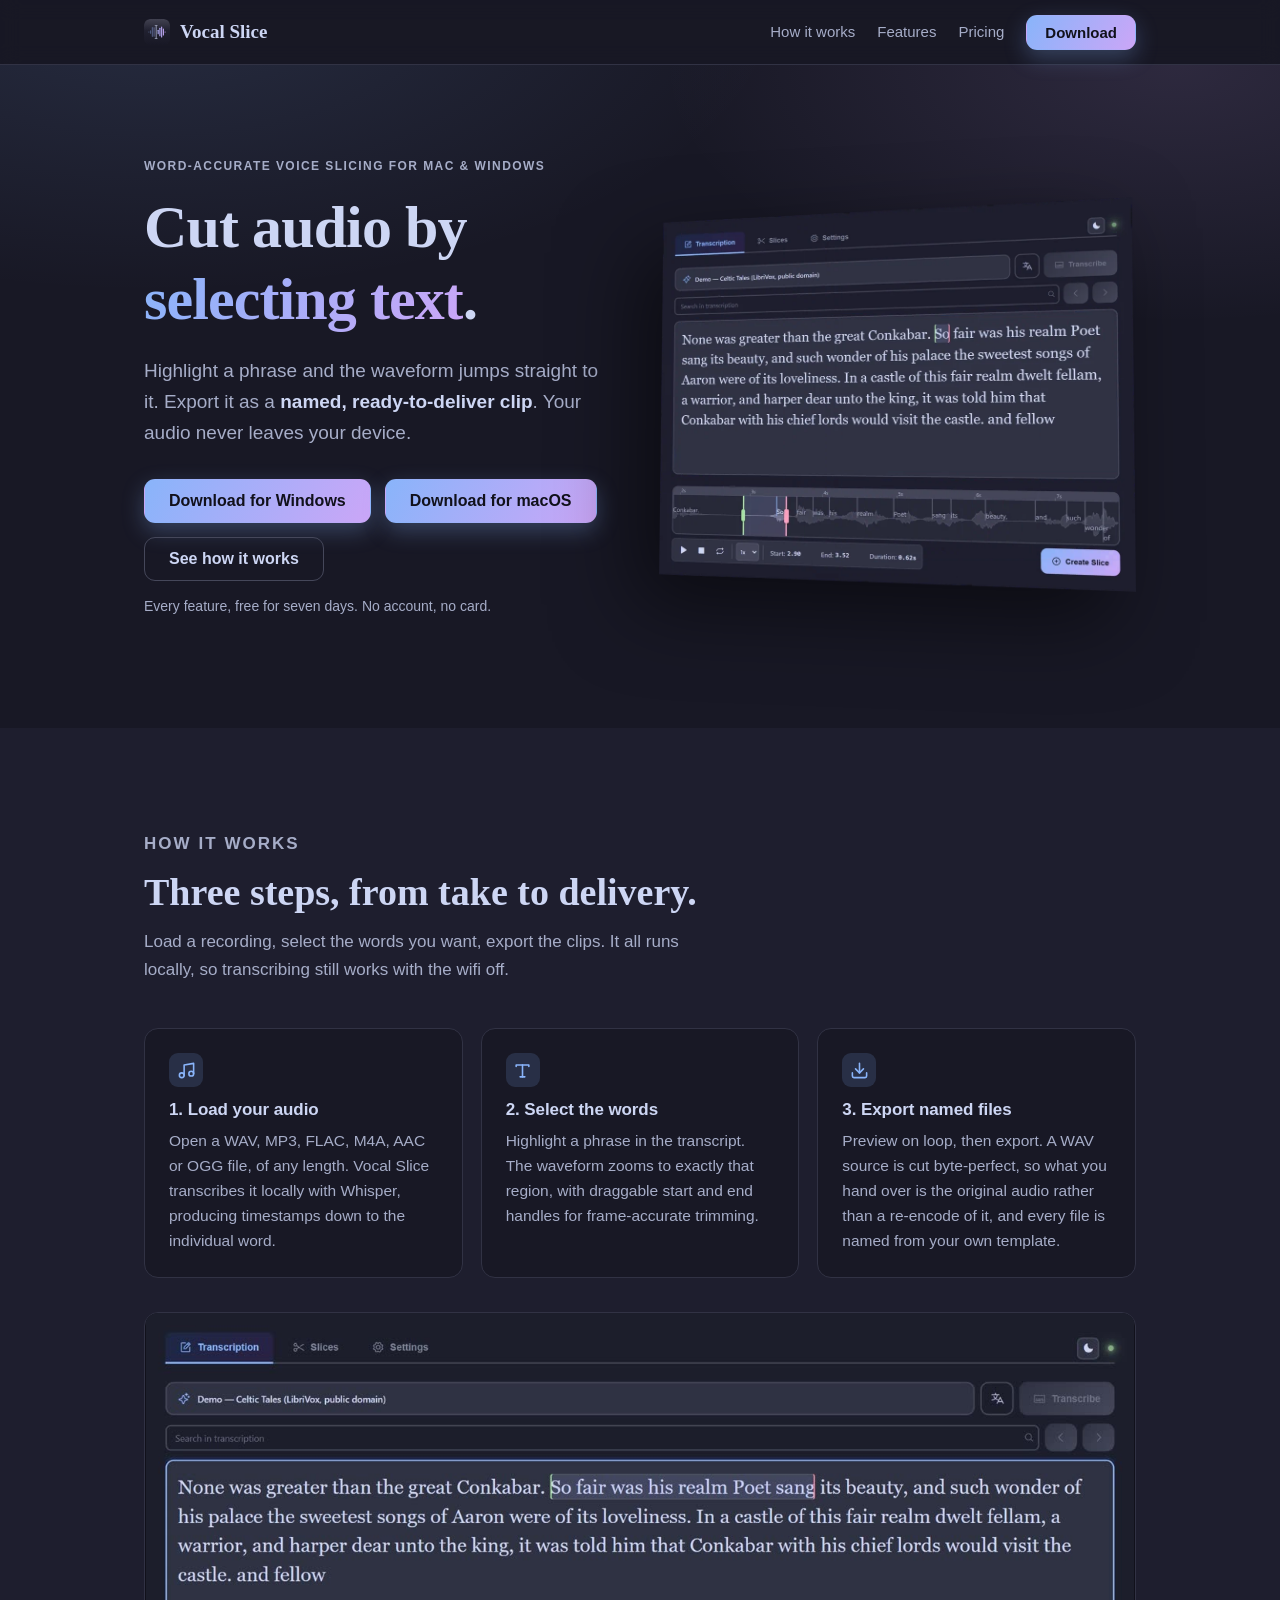
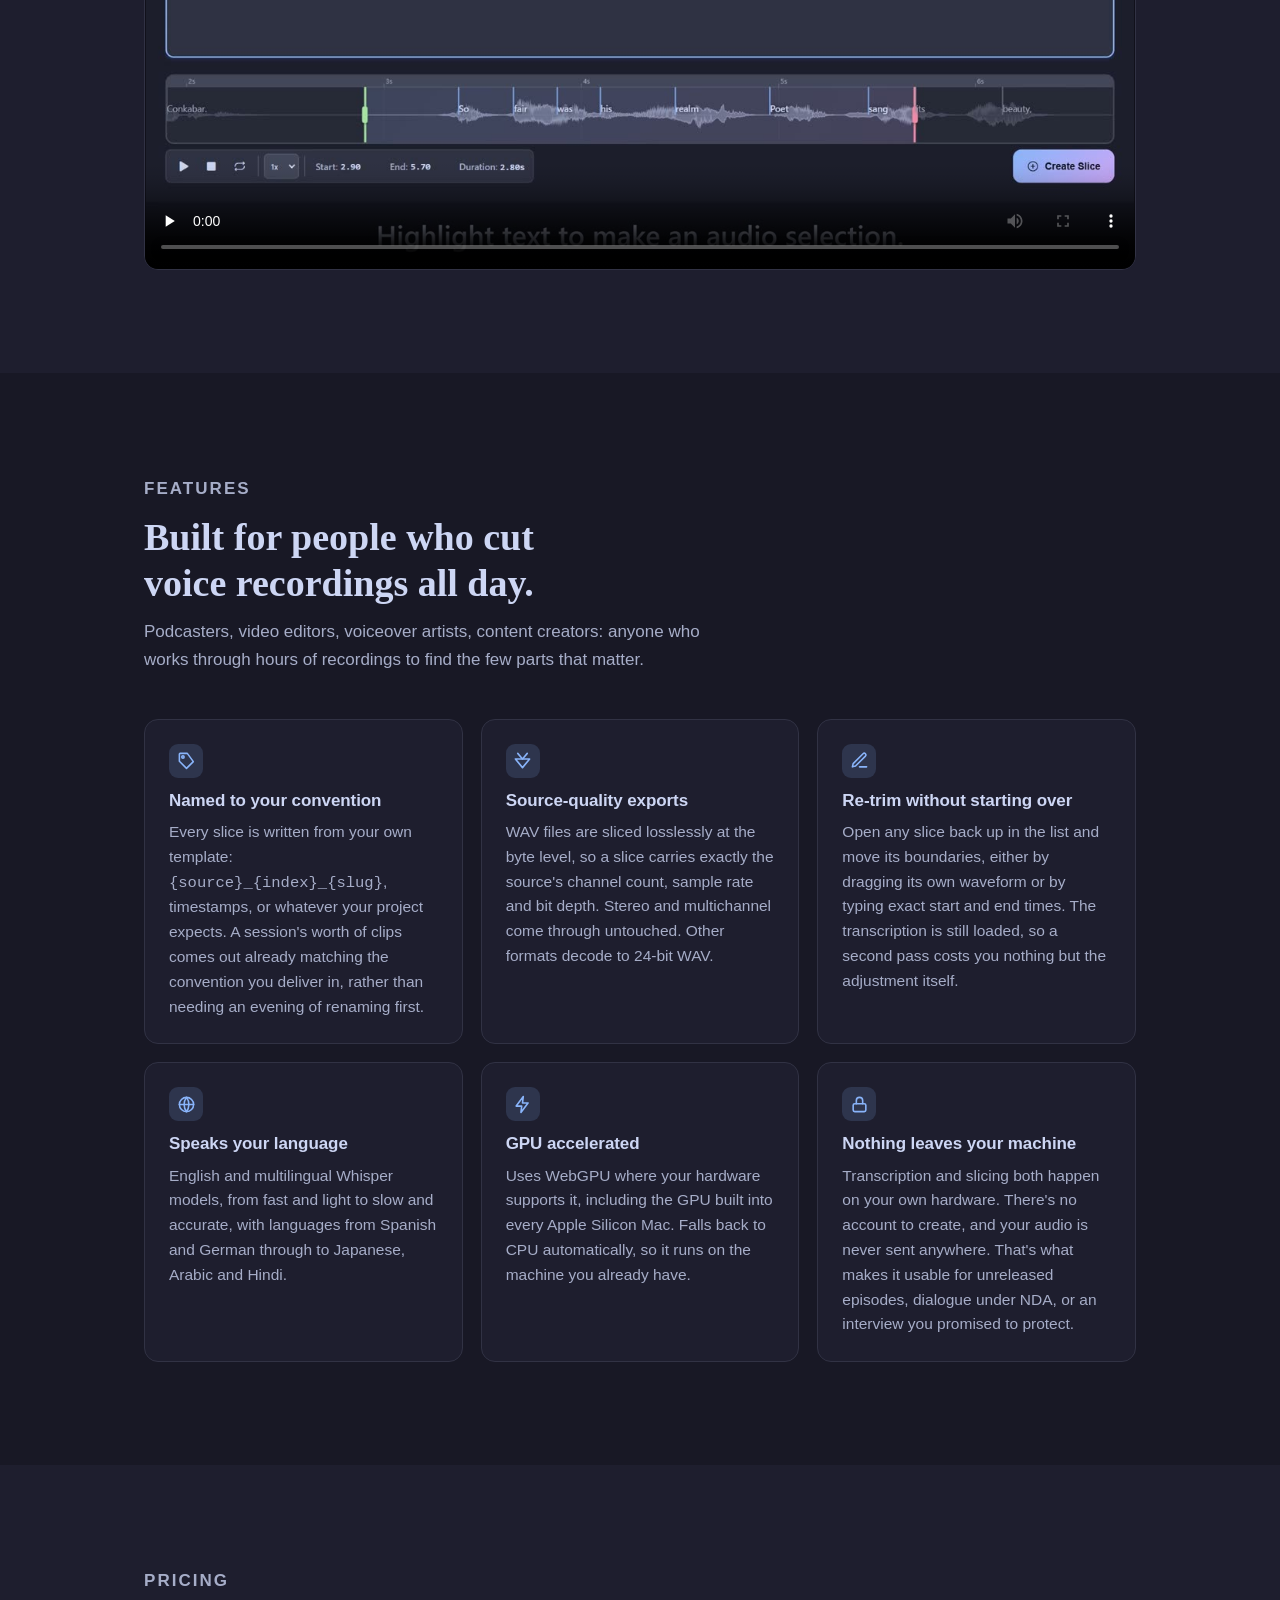
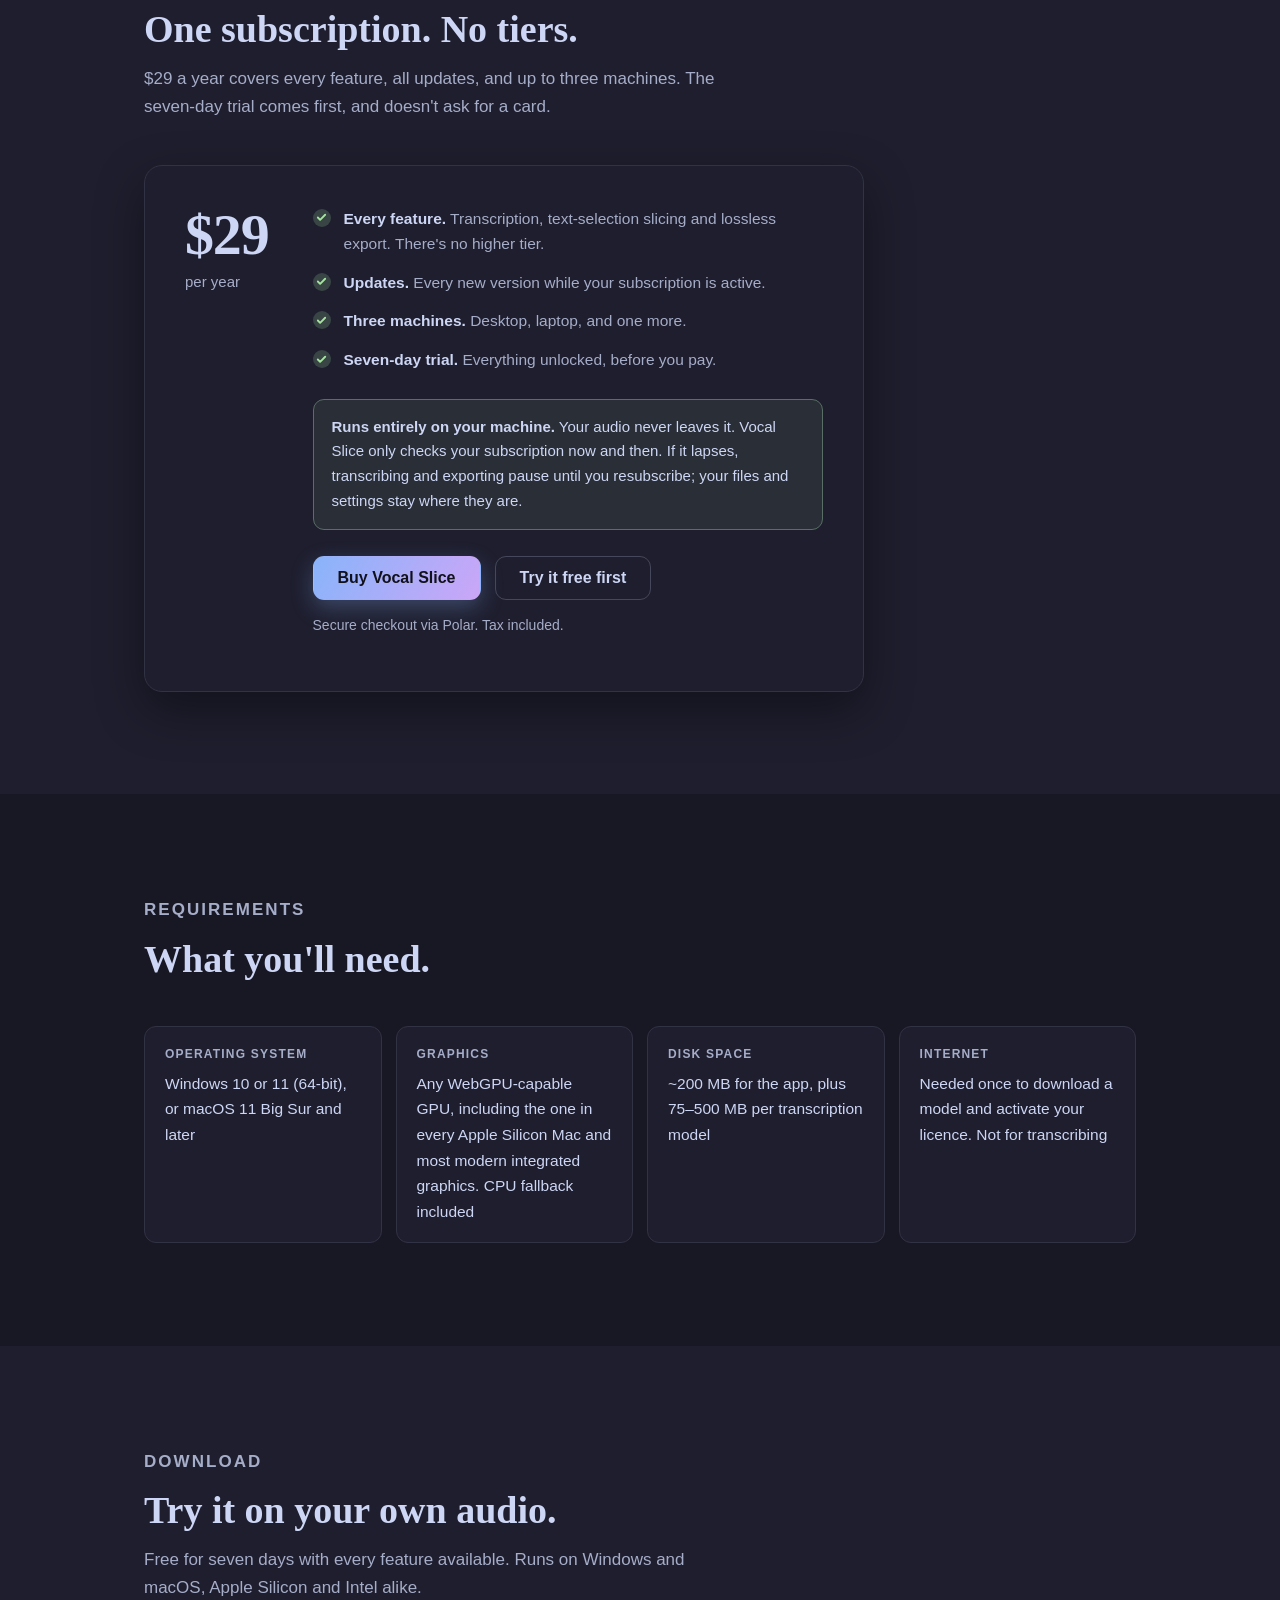
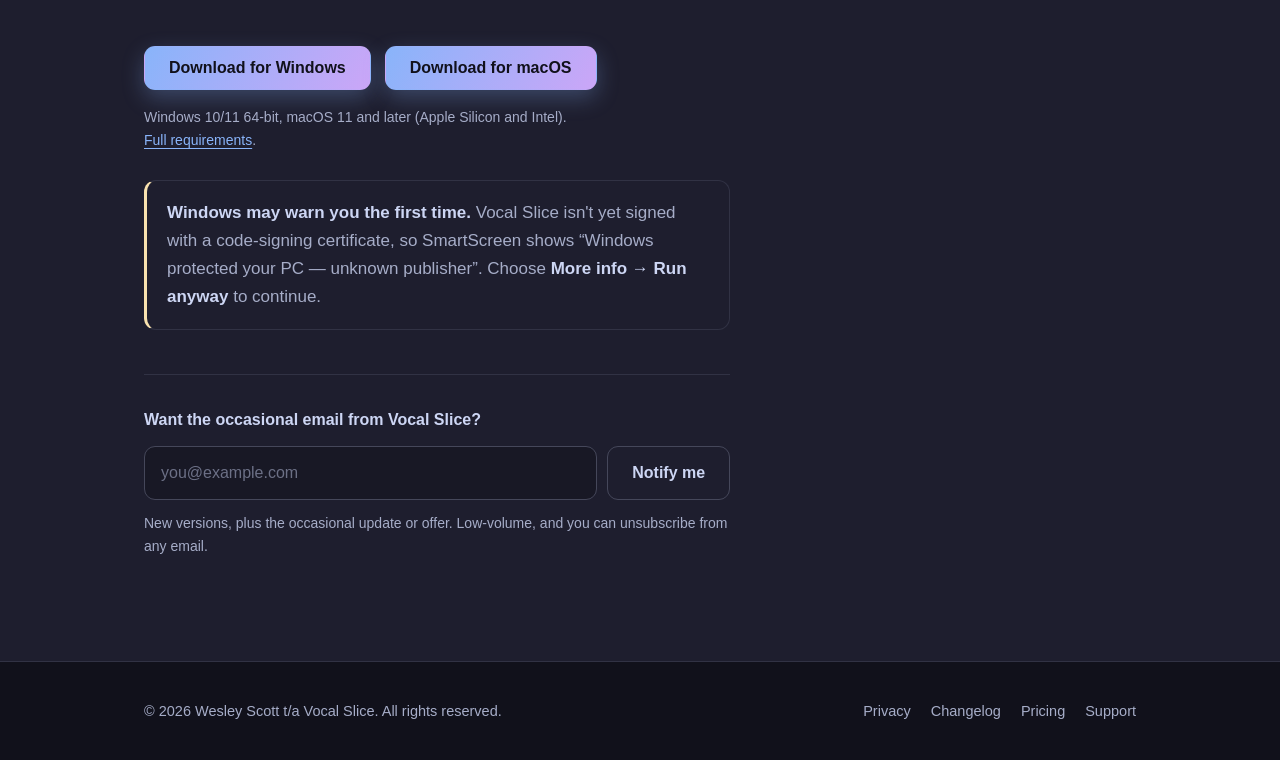
==== index.html @ 4600de27 "readme and copy" ====
<!doctype html>
<html lang="en">
<head>
<meta charset="utf-8">
<meta name="viewport" content="width=device-width, initial-scale=1">
<title>Vocal Slice — cut audio by selecting text</title>
<meta name="description" content="Cut voice recordings by selecting text. Vocal Slice transcribes podcasts, interviews and voiceover locally. Word-accurate, source-quality, fully offline.">
<meta name="color-scheme" content="dark">
<link rel="stylesheet" href="styles.css">

<!-- Sets data-os for the download buttons. Must run before <body>; see NOTES.md. -->
<script>
(function () {
    var ua = navigator.userAgent || '';
    var plat = (navigator.userAgentData && navigator.userAgentData.platform) || '';
    var os = '';
    if (/win/i.test(plat) || /Windows/i.test(ua)) os = 'win';
    // iPhone/iPad UA strings contain "Mac", so exclude touch iOS explicitly.
    else if (/mac/i.test(plat) || (/Macintosh/i.test(ua) && !/iPhone|iPad|iPod/i.test(ua))) os = 'mac';
    if (os) document.documentElement.setAttribute('data-os', os);
})();
</script>

<link rel="icon" href="favicon.svg" type="image/svg+xml">
<link rel="icon" href="favicon-32.png" sizes="32x32" type="image/png">
<link rel="icon" href="favicon-16.png" sizes="16x16" type="image/png">
<link rel="apple-touch-icon" href="apple-touch-icon.png">

<link rel="canonical" href="https://vocalslice.com/">

<!-- Absolute URLs required; relative ones are ignored. og-image.png comes from build-icon.js. -->
<meta property="og:title" content="Vocal Slice — cut audio by selecting text">
<meta property="og:description" content="Transcribe voice recordings locally, then cut precise clips by selecting text. Word-accurate, source-quality, fully offline.">
<meta property="og:type" content="website">
<meta property="og:url" content="https://vocalslice.com/">
<meta property="og:site_name" content="Vocal Slice">
<meta property="og:image" content="https://vocalslice.com/og-image.png">
<meta property="og:image:width" content="1200">
<meta property="og:image:height" content="630">
<meta property="og:image:alt" content="Vocal Slice — cut audio by selecting text.">
<meta name="twitter:card" content="summary_large_image">

<!-- softwareVersion and aggregateRating are omitted on purpose; keep the price in step with
     store-copy.md. See NOTES.md. -->
<script type="application/ld+json">
{
    "@context": "https://schema.org",
    "@type": "SoftwareApplication",
    "name": "Vocal Slice",
    "url": "https://vocalslice.com/",
    "description": "Cut voice recordings by selecting text. Vocal Slice transcribes podcasts, interviews and voiceover locally. Word-accurate, source-quality, fully offline.",
    "applicationCategory": "MultimediaApplication",
    "applicationSubCategory": "Audio Editor",
    "operatingSystem": "Windows 10, Windows 11, macOS 11 and later",
    "image": "https://vocalslice.com/og-image.png",
    "screenshot": "https://vocalslice.com/press/shots/editor-selection.png",
    "author": {
        "@type": "Person",
        "name": "Wesley Scott"
    },
    "offers": {
        "@type": "Offer",
        "price": "29",
        "priceCurrency": "USD",
        "availability": "https://schema.org/InStock",
        "url": "https://vocalslice.com/#pricing",
        "priceSpecification": {
            "@type": "UnitPriceSpecification",
            "price": "29",
            "priceCurrency": "USD",
            "referenceQuantity": {
                "@type": "QuantitativeValue",
                "value": "1",
                "unitCode": "ANN"
            }
        }
    },
    "featureList": [
        "Transcribes locally with Whisper; audio never leaves the device",
        "Cut clips by selecting words in the transcript",
        "Word-level timestamps",
        "Lossless byte-level WAV slicing",
        "Configurable filename templates",
        "GPU accelerated via WebGPU with CPU fallback"
    ]
}
</script>
</head>
<body>

<header class="site-header">
    <div class="wrap">
        <!-- Absolute "/", not "index.html" — /index.html also serves 200 and would duplicate the canonical. -->
        <a class="brand" href="/">
            <span class="brand-mark" aria-hidden="true"></span>
            Vocal Slice
        </a>
        <nav class="nav" aria-label="Primary">
            <a href="#how">How it works</a>
            <a href="#features">Features</a>
            <a href="#pricing">Pricing</a>
            <!-- Swaps to "Get notified" on phones (≤700px). -->
            <a class="btn btn-primary nav-download" href="#download" style="padding:9px 18px;font-size:15px;">Download</a>
            <a class="btn btn-primary nav-notify" href="#notify" style="padding:9px 18px;font-size:15px;">Get notified</a>
        </nav>
    </div>
</header>

<main>

    <!-- Hero -->
    <section class="hero">
        <div class="wrap hero-grid">
            <div>
                <p class="eyebrow">Word-accurate voice slicing for Mac &amp; Windows</p>
                <h1>Cut audio by <span class="grad">selecting text</span>.</h1>
                <p class="hero-lede">
                    Highlight a phrase and the waveform jumps straight to it. Export it as a
                    <strong>named, ready-to-deliver clip</strong>. Your audio never leaves your device.
                </p>
                <!-- Both platform buttons ship in the markup so this works without JavaScript. -->
                <div class="btn-row">
                    <a class="btn btn-primary" data-dl="win"
                       href="https://github.com/terranivium/vocal-slice-releases/releases/latest/download/VocalSlice-Setup.exe">
                        Download for Windows
                    </a>
                    <a class="btn btn-primary" data-dl="mac"
                       href="https://github.com/terranivium/vocal-slice-releases/releases/latest/download/VocalSlice.dmg">
                        Download for macOS
                    </a>
                    <!-- Phones only (≤700px), where the download buttons are hidden. -->
                    <a class="btn btn-primary hero-notify" href="#notify">Get notified</a>
                    <a class="btn btn-ghost" href="#how">See how it works</a>
                </div>
                <p class="btn-note">
                    Every feature, free for seven days. No account, no card.
                    <span class="dl-alt dl-alt-mac">Also for <a data-dl-alt="mac"
                       href="https://github.com/terranivium/vocal-slice-releases/releases/latest/download/VocalSlice.dmg">macOS</a>.</span>
                    <span class="dl-alt dl-alt-win">Also for <a data-dl-alt="win"
                       href="https://github.com/terranivium/vocal-slice-releases/releases/latest/download/VocalSlice-Setup.exe">Windows</a>.</span>
                </p>
            </div>

            <!-- Generated by brand/build-demo.mjs; regenerate after UI changes. See NOTES.md. -->
            <picture class="demo">
                <source srcset="demo.webp" type="image/webp">
                <img src="demo-still.png" width="1000" height="829" decoding="async"
                     alt="The Vocal Slice app: a phrase is selected in the transcript and the waveform below highlights exactly that span of audio, showing its start, end and duration.">
            </picture>
        </div>
    </section>

    <!-- How it works -->
    <section class="section section-alt" id="how">
        <div class="wrap">
            <div class="section-head">
                <p class="eyebrow">How it works</p>
                <h2>Three steps, from take to delivery.</h2>
                <p>Load a recording, select the words you want, export the clips. It all runs locally, so transcribing still works with the wifi off.</p>
            </div>
            <div class="features">
                <div class="feature">
                    <div class="feature-icon" aria-hidden="true">
                        <svg viewBox="0 0 24 24" fill="none" stroke="currentColor" stroke-width="2" stroke-linecap="round" stroke-linejoin="round"><path d="M9 18V5l12-2v13"></path><circle cx="6" cy="18" r="3"></circle><circle cx="18" cy="16" r="3"></circle></svg>
                    </div>
                    <h3>1. Load your audio</h3>
                    <p>Open a WAV, MP3, FLAC, M4A, AAC or OGG file, of any length. Vocal Slice transcribes it locally with Whisper, producing timestamps down to the individual word.</p>
                </div>
                <div class="feature">
                    <div class="feature-icon" aria-hidden="true">
                        <svg viewBox="0 0 24 24" fill="none" stroke="currentColor" stroke-width="2" stroke-linecap="round" stroke-linejoin="round"><path d="M4 7V5h16v2"></path><path d="M9 20h6"></path><path d="M12 5v15"></path></svg>
                    </div>
                    <h3>2. Select the words</h3>
                    <p>Highlight a phrase in the transcript. The waveform zooms to exactly that region, with draggable start and end handles for frame-accurate trimming.</p>
                </div>
                <div class="feature">
                    <div class="feature-icon" aria-hidden="true">
                        <svg viewBox="0 0 24 24" fill="none" stroke="currentColor" stroke-width="2" stroke-linecap="round" stroke-linejoin="round"><path d="M21 15v4a2 2 0 0 1-2 2H5a2 2 0 0 1-2-2v-4"></path><path d="M7 10l5 5 5-5"></path><path d="M12 15V3"></path></svg>
                    </div>
                    <h3>3. Export named files</h3>
                    <p>Preview on loop, then export. A WAV source is cut byte-perfect, so what you hand over is the original audio rather than a re-encode of it, and every file is named from your own template.</p>
                </div>
            </div>

            <!-- Two elements, swapped by CSS at 700px: `media` on <source> is ignored inside <video>.
                 preload="none" keeps both files unfetched until play. See NOTES.md. -->
            <div class="video">
                <video class="video-wide" controls preload="none" playsinline
                       poster="video-poster.jpg" width="1920" height="1080">
                    <source src="press/video/vocal-slice.webm" type="video/webm">
                    <source src="press/video/vocal-slice.mp4" type="video/mp4">
                    <p>Your browser can't play this video.
                        <a href="press/video/vocal-slice.mp4">Download it instead</a>.</p>
                </video>
                <!-- mp4 only: build-video.mjs writes a webm for the 16:9 cut alone. -->
                <video class="video-square" controls preload="none" playsinline
                       poster="video-poster-1x1.jpg" width="1080" height="1080">
                    <source src="press/video/vocal-slice-1x1.mp4" type="video/mp4">
                    <p>Your browser can't play this video.
                        <a href="press/video/vocal-slice-1x1.mp4">Download it instead</a>.</p>
                </video>
            </div>
        </div>
    </section>

    <!-- Features -->
    <section class="section" id="features">
        <div class="wrap">
            <div class="section-head">
                <p class="eyebrow">Features</p>
                <h2>Built for people who cut voice recordings all day.</h2>
                <p>Podcasters, video editors, voiceover artists, content creators: anyone who
                    works through hours of recordings to find the few parts that matter.</p>
            </div>
            <div class="features">
                <div class="feature">
                    <div class="feature-icon" aria-hidden="true">
                        <svg viewBox="0 0 24 24" fill="none" stroke="currentColor" stroke-width="2" stroke-linecap="round" stroke-linejoin="round"><path d="M20.6 13.4 12 22l-9-9V4a1 1 0 0 1 1-1h9z"></path><circle cx="7.5" cy="7.5" r="1.5"></circle></svg>
                    </div>
                    <h3>Named to your convention</h3>
                    <p>Every slice is written from your own template: <code>{source}_{index}_{slug}</code>, timestamps, or whatever your project expects. A session's worth of clips comes out already matching the convention you deliver in, rather than needing an evening of renaming first.</p>
                </div>
                <div class="feature">
                    <div class="feature-icon" aria-hidden="true">
                        <svg viewBox="0 0 24 24" fill="none" stroke="currentColor" stroke-width="2" stroke-linecap="round" stroke-linejoin="round"><path d="M6 3l6 7 6-7"></path><path d="M3 10h18l-9 11z"></path></svg>
                    </div>
                    <h3>Source-quality exports</h3>
                    <p>WAV files are sliced losslessly at the byte level, so a slice carries exactly the source's channel count, sample rate and bit depth. Stereo and multichannel come through untouched. Other formats decode to 24-bit WAV.</p>
                </div>
                <div class="feature">
                    <div class="feature-icon" aria-hidden="true">
                        <svg viewBox="0 0 24 24" fill="none" stroke="currentColor" stroke-width="2" stroke-linecap="round" stroke-linejoin="round"><path d="M12 20h9"></path><path d="M16.5 3.5a2.12 2.12 0 0 1 3 3L7 19l-4 1 1-4Z"></path></svg>
                    </div>
                    <h3>Re-trim without starting over</h3>
                    <p>Open any slice back up in the list and move its boundaries, either by dragging its own waveform or by typing exact start and end times. The transcription is still loaded, so a second pass costs you nothing but the adjustment itself.</p>
                </div>
                <div class="feature">
                    <div class="feature-icon" aria-hidden="true">
                        <svg viewBox="0 0 24 24" fill="none" stroke="currentColor" stroke-width="2" stroke-linecap="round" stroke-linejoin="round"><circle cx="12" cy="12" r="9"></circle><path d="M3 12h18"></path><path d="M12 3a15 15 0 0 1 0 18 15 15 0 0 1 0-18z"></path></svg>
                    </div>
                    <h3>Speaks your language</h3>
                    <p>English and multilingual Whisper models, from fast and light to slow and accurate, with languages from Spanish and German through to Japanese, Arabic and Hindi.</p>
                </div>
                <div class="feature">
                    <div class="feature-icon" aria-hidden="true">
                        <svg viewBox="0 0 24 24" fill="none" stroke="currentColor" stroke-width="2" stroke-linecap="round" stroke-linejoin="round"><path d="M13 2 4 14h7l-1 8 9-12h-7z"></path></svg>
                    </div>
                    <h3>GPU accelerated</h3>
                    <p>Uses WebGPU where your hardware supports it, including the GPU built into every Apple Silicon Mac. Falls back to CPU automatically, so it runs on the machine you already have.</p>
                </div>
                <div class="feature">
                    <div class="feature-icon" aria-hidden="true">
                        <svg viewBox="0 0 24 24" fill="none" stroke="currentColor" stroke-width="2" stroke-linecap="round" stroke-linejoin="round"><rect x="4" y="11" width="16" height="10" rx="2"></rect><path d="M8 11V7a4 4 0 0 1 8 0v4"></path></svg>
                    </div>
                    <h3>Nothing leaves your machine</h3>
                    <p>Transcription and slicing both happen on your own hardware. There's no account to create, and your audio is never sent anywhere. That's what makes it usable for unreleased episodes, dialogue under NDA, or an interview you promised to protect.</p>
                </div>
            </div>
        </div>
    </section>

    <!-- Pricing -->
    <section class="section section-alt" id="pricing">
        <div class="wrap">
            <div class="section-head">
                <p class="eyebrow">Pricing</p>
                <h2>One subscription. No tiers.</h2>
                <p>$29 a year covers every feature, all updates, and up to three machines. The seven-day trial comes first, and doesn't ask for a card.</p>
            </div>

            <div class="price-card">
                <div class="price-figure">
                    <span class="price-amount">$29</span>
                    <span class="price-period">per year</span>
                </div>
                <div>
                    <ul class="price-list">
                        <li>
                            <span class="tick" aria-hidden="true"><svg viewBox="0 0 24 24" fill="none" stroke="currentColor" stroke-width="4" stroke-linecap="round" stroke-linejoin="round"><path d="M20 6 9 17l-5-5"></path></svg></span>
                            <span><strong>Every feature.</strong> Transcription, text-selection slicing and lossless export. There's no higher tier.</span>
                        </li>
                        <li>
                            <span class="tick" aria-hidden="true"><svg viewBox="0 0 24 24" fill="none" stroke="currentColor" stroke-width="4" stroke-linecap="round" stroke-linejoin="round"><path d="M20 6 9 17l-5-5"></path></svg></span>
                            <span><strong>Updates.</strong> Every new version while your subscription is active.</span>
                        </li>
                        <li>
                            <span class="tick" aria-hidden="true"><svg viewBox="0 0 24 24" fill="none" stroke="currentColor" stroke-width="4" stroke-linecap="round" stroke-linejoin="round"><path d="M20 6 9 17l-5-5"></path></svg></span>
                            <span><strong>Three machines.</strong> Desktop, laptop, and one more.</span>
                        </li>
                        <li>
                            <span class="tick" aria-hidden="true"><svg viewBox="0 0 24 24" fill="none" stroke="currentColor" stroke-width="4" stroke-linecap="round" stroke-linejoin="round"><path d="M20 6 9 17l-5-5"></path></svg></span>
                            <span><strong>Seven-day trial.</strong> Everything unlocked, before you pay.</span>
                        </li>
                    </ul>

                    <p class="price-promise">
                        <strong>Runs entirely on your machine.</strong> Your audio never leaves it.
                        Vocal Slice only checks your subscription now and then. If it lapses,
                        transcribing and exporting pause until you resubscribe; your files and settings
                        stay where they are.
                    </p>

                    <!-- Query params are checkout attribution; the script below suffixes them. See NOTES.md. -->
                    <div class="price-cta btn-row">
                        <a class="btn btn-primary" href="https://buy.polar.sh/polar_cl_eLNDkkLGv5AlTygW2AFVbkROzsijcPM5mDtYd2iOR0i?utm_source=site&amp;utm_medium=pricing&amp;reference_id=web-pricing">Buy Vocal Slice</a>
                        <a class="btn btn-ghost" href="#download">Try it free first</a>
                    </div>
                    <!-- The Polar product is tax-inclusive: the buyer pays exactly $29 anywhere. -->
                    <p class="btn-note">Secure checkout via Polar. Tax included.</p>
                </div>
            </div>
        </div>
    </section>

    <!-- Requirements -->
    <section class="section" id="requirements">
        <div class="wrap">
            <div class="section-head">
                <p class="eyebrow">Requirements</p>
                <h2>What you'll need.</h2>
            </div>
            <dl class="specs">
                <div>
                    <dt>Operating system</dt>
                    <dd>Windows 10 or 11 (64-bit), or macOS 11 Big Sur and later</dd>
                </div>
                <div>
                    <dt>Graphics</dt>
                    <dd>Any WebGPU-capable GPU, including the one in every Apple Silicon Mac and
                        most modern integrated graphics. CPU fallback included</dd>
                </div>
                <div>
                    <dt>Disk space</dt>
                    <dd>~200 MB for the app, plus 75–500 MB per transcription model</dd>
                </div>
                <div>
                    <dt>Internet</dt>
                    <dd>Needed once to download a model and activate your licence. Not for transcribing</dd>
                </div>
            </dl>
        </div>
    </section>

    <!-- Download -->
    <section class="section section-alt" id="download">
        <div class="wrap">
            <div class="section-head">
                <p class="eyebrow">Download</p>
                <h2>Try it on your own audio.</h2>
                <p>
                    Free for seven days with every feature available. Runs on Windows and macOS,
                    Apple Silicon and Intel alike.
                </p>
            </div>

            <div class="btn-row">
                <a class="btn btn-primary" data-dl="win"
                   href="https://github.com/terranivium/vocal-slice-releases/releases/latest/download/VocalSlice-Setup.exe">
                    Download for Windows
                </a>
                <a class="btn btn-primary" data-dl="mac"
                   href="https://github.com/terranivium/vocal-slice-releases/releases/latest/download/VocalSlice.dmg">
                    Download for macOS
                </a>
            </div>

            <p class="btn-note dl-note">
                Windows 10/11 64-bit, macOS 11 and later (Apple Silicon and Intel).
                <a href="#requirements">Full&nbsp;requirements</a>.
            </p>

            <div class="callout win-note">
                <p>
                    <strong>Windows may warn you the first time.</strong> Vocal Slice isn't yet
                    signed with a code-signing certificate, so SmartScreen shows
                    “Windows protected your PC — unknown publisher”. Choose
                    <strong>More info → Run anyway</strong> to continue.
                </p>
            </div>

            <!-- Buttondown is contacted on submit only, never on page load. Must stay a native form
                 submission opening in a new tab — never fetch. See NOTES.md before changing this. -->
            <form class="signup" id="notify" method="POST" target="_blank" rel="noopener"
                  action="https://buttondown.com/api/emails/embed-subscribe/vocalslice">
                <label class="signup-label" for="signup-email">Want the occasional email from Vocal Slice?</label>
                <input type="hidden" name="embed" value="1">
                <!-- Overwritten with an inbound utm_campaign by the script below. -->
                <input type="hidden" name="tag" value="site" id="signup-tag">
                <div class="signup-row">
                    <input class="signup-input" id="signup-email" type="email" name="email" required
                           autocomplete="email" placeholder="you@example.com">
                    <button class="btn btn-ghost" type="submit">Notify me</button>
                </div>
                <p class="signup-note">
                    New versions, plus the occasional update or offer. Low-volume, and you can
                    unsubscribe from any email.
                </p>
                <!-- Not "you're subscribed": the outcome is in the other tab, and this page can't see it. -->
                <p class="signup-done" hidden>Continue in the new tab to confirm your subscription.</p>
            </form>
        </div>
    </section>

</main>

<footer class="site-footer">
    <div class="wrap">
        <span>© 2026 Wesley Scott t/a Vocal Slice. All rights reserved.</span>
        <span class="footer-links">
            <a href="privacy.html">Privacy</a>
            <a href="changelog.html">Changelog</a>
            <a href="#pricing">Pricing</a>
            <a href="mailto:wesley@vocalslice.com">Support</a>
        </span>
    </div>
</footer>

<!-- Cookieless page-view counting — the only external request this page may make. The token is a
     public site identifier, not a secret. Keep type="module" verbatim, not defer. See NOTES.md. -->
<script type="module" src="https://static.cloudflareinsights.com/beacon.min.js"
        data-cf-beacon='{"token": "4faf8a26384b48ff875bfce5d0a9c8f1"}'></script>

<!-- Inline and first-party; nothing here is load-bearing. -->
<script>
(function () {
    // Reveals the note only. Never preventDefault, never fetch — the form must submit natively
    // so Buttondown can serve a CAPTCHA or a validation error. See NOTES.md.
    var form = document.querySelector('.signup');
    if (!form) return;
    form.addEventListener('submit', function () {
        form.querySelector('.signup-done').hidden = false;
    });
})();

(function () {
    // Carry an inbound campaign through to the checkout link. Nothing is transmitted, stored or
    // read back: no cookie, no localStorage, no request. Keep it that way. See NOTES.md.
    var inbound = new URLSearchParams(location.search);
    var campaign = inbound.get('utm_campaign');
    var source = inbound.get('utm_source');
    var medium = inbound.get('utm_medium');

    // Google Ads auto-tagging appends `gclid`, not utm_*, so treat a bare gclid as paid google.
    if (!source && inbound.get('gclid')) {
        source = 'google';
        medium = medium || 'cpc';
    }

    if (!campaign && !source) return;

    // polar-funnel.js buckets on `reference_id || utm_source`, and reference_id wins — so the label
    // has to go there or it is never read.
    var label = campaign || source;

    var tag = document.getElementById('signup-tag');
    if (tag && label) tag.value = label;

    // Survive a detour to the privacy policy, which would otherwise return to a clean URL.
    var priv = document.querySelector('a[href="privacy.html"]');
    if (priv) priv.href = 'privacy.html' + location.search;

    var links = document.querySelectorAll('a[href*="buy.polar.sh"]');
    for (var i = 0; i < links.length; i++) {
        var url = new URL(links[i].href);
        // Inbound wins for source/medium; reference_id keeps its "web-pricing" prefix.
        if (source) url.searchParams.set('utm_source', source);
        if (medium) url.searchParams.set('utm_medium', medium);
        if (campaign) url.searchParams.set('utm_campaign', campaign);
        url.searchParams.set('reference_id', 'web-pricing/' + label);
        links[i].href = url.toString();
    }
})();
</script>

</body>
</html>
---- styles.css ----
/* Vocal Slice — site styles
   Palette and type are lifted from the app itself (Catppuccin Mocha / Latte, Georgia for
   transcript text) so the site and the product read as one thing. */

/* ── Tokens ───────────────────────────────────────────────────────────────── */
/* Default: Mocha (dark). Catppuccin's neutrals carry a blue/violet bias, which is why
   they sit under the accent without reading as flat grey. */
:root {
    --base: #1e1e2e;
    --mantle: #181825;
    --crust: #11111b;
    --surface0: #313244;
    --surface1: #45475a;
    --surface2: #585b70;
    --overlay0: #6c7086;
    --text: #cdd6f4;
    --subtext0: #a6adc8;
    --blue: #89b4fa;
    --mauve: #cba6f7;
    --green: #a6e3a1;
    --red: #f38ba8;
    --yellow: #f9e2af;

    --shadow: 0 18px 48px rgba(0, 0, 0, 0.38);
    --ring: color-mix(in srgb, var(--blue) 55%, transparent);

    --sans: -apple-system, BlinkMacSystemFont, "Segoe UI", Roboto, "Helvetica Neue", Arial, sans-serif;
    /* Georgia is the app's default transcription font — the page speaks in the product's own voice. */
    --serif: Georgia, "Iowan Old Style", "Times New Roman", serif;
    --mono: ui-monospace, "Cascadia Code", "Cascadia Mono", Consolas, "Courier New", monospace;

    --measure: 62ch;
    --page: 1040px;
}

/* Dark-only by design: the brand commits to Mocha, so the site does not follow the OS light
   preference and carries no Latte palette or theme toggle. `color-scheme: dark` in the head keeps
   native controls dark to match. */

/* ── Base ─────────────────────────────────────────────────────────────────── */
*, *::before, *::after { box-sizing: border-box; }

html { -webkit-text-size-adjust: 100%; }

body {
    margin: 0;
    background: var(--mantle);
    color: var(--text);
    font-family: var(--sans);
    font-size: 17px;
    line-height: 1.65;
    -webkit-font-smoothing: antialiased;
}

a { color: var(--blue); text-decoration-thickness: 1px; text-underline-offset: 3px; }
a:hover { color: var(--mauve); }

:focus-visible {
    outline: 2px solid var(--blue);
    outline-offset: 3px;
    border-radius: 4px;
}

img { max-width: 100%; height: auto; display: block; }

.wrap {
    width: 100%;
    max-width: var(--page);
    margin-inline: auto;
    padding-inline: 24px;
}

.prose { max-width: var(--measure); }

h1, h2, h3 { text-wrap: balance; margin: 0; line-height: 1.2; }

.eyebrow {
    font-size: 12px;
    font-weight: 700;
    letter-spacing: 0.12em;
    text-transform: uppercase;
    color: var(--subtext0);
    margin: 0;
}

/* The accent is the app's signature blue→mauve gradient. Used sparingly: the wordmark,
   one headline phrase, the primary button. */
.grad {
    background: linear-gradient(120deg, var(--blue), var(--mauve));
    -webkit-background-clip: text;
    background-clip: text;
    color: transparent;
}

/* ── Header ───────────────────────────────────────────────────────────────── */
/* Each color-mix() surface gets a plain fallback first: an unsupported color function
   invalidates the whole declaration, which would otherwise leave the surface blank. */
.site-header {
    position: sticky;
    top: 0;
    z-index: 20;
    background: var(--mantle);
    background: color-mix(in srgb, var(--mantle) 88%, transparent);
    backdrop-filter: blur(10px);
    border-bottom: 1px solid var(--surface0);
}

.site-header .wrap {
    display: flex;
    align-items: center;
    justify-content: space-between;
    gap: 16px;
    min-height: 64px;
}

.brand {
    display: inline-flex;
    align-items: center;
    gap: 10px;
    font-family: var(--serif);
    font-size: 19px;
    font-weight: 700;
    color: var(--text);
    text-decoration: none;
    white-space: nowrap;   /* the wordmark must never break across lines */
}

.brand:hover { color: var(--text); }

/* The real app icon, not a CSS approximation — the tile carries its own rounded corners and colour,
   so it looks the same here as in a taskbar or dock. The site is dark-only, so the dark tile is used
   unconditionally (no light-mode gradient variant). */
.brand-mark {
    width: 26px;
    height: 26px;
    flex: none;
    display: block;
    border-radius: 6px;   /* clips any anti-aliasing fringe outside the tile's own corners */
    background: url("favicon.svg") center / contain no-repeat;
}

.nav {
    display: flex;
    align-items: center;
    gap: 22px;
    font-size: 15px;
}

/* :not(.btn) matters — `.nav a` (0,1,1) outranks `.btn-primary` (0,1,0), so without it the header
   button's near-black label loses to this muted grey and reads as washed-out on the light gradient. */
.nav a:not(.btn) { color: var(--subtext0); text-decoration: none; }
.nav a:not(.btn):hover { color: var(--text); }

/* The "Get notified" CTAs replace Download on phones only — hidden on desktop. Scoped (.nav / .btn-row)
   so they outrank the later `.btn { display: inline-flex }`, which ties on specificity otherwise. */
.nav .nav-notify, .btn-row .hero-notify { display: none; }

/* On phones the full row (logo + three jump-links + Download) is wider than the viewport, which pushed
   the Download button off-screen and wrapped the wordmark. Drop the section links — it's a single-scroll
   page, so they're non-essential here. And a desktop download is useless on a phone, so both the header
   button and the hero's OS download buttons swap to a "Get notified" CTA that jumps to the signup. */
@media (max-width: 700px) {
    .nav a:not(.btn) { display: none; }
    .nav .nav-download { display: none; }
    .nav .nav-notify { display: inline-flex; }
    .btn-row a[data-dl] { display: none; }   /* phones have no data-os, so this hides both OS buttons */
    .btn-row .hero-notify { display: inline-flex; }
}

/* ── Buttons ──────────────────────────────────────────────────────────────── */
.btn {
    display: inline-flex;
    align-items: center;
    justify-content: center;
    gap: 9px;
    padding: 13px 24px;
    border-radius: 11px;
    border: 1px solid transparent;
    font: inherit;
    font-size: 16px;
    font-weight: 600;
    line-height: 1;
    text-decoration: none;
    cursor: pointer;
    transition: transform 0.15s ease, box-shadow 0.15s ease, background-color 0.15s ease;
}

.btn-primary {
    background: linear-gradient(120deg, var(--blue), var(--mauve));
    color: var(--crust);
    box-shadow: 0 8px 22px color-mix(in srgb, var(--blue) 28%, transparent);
}

.btn-primary:hover {
    color: var(--crust);
    transform: translateY(-2px);
    box-shadow: 0 12px 28px color-mix(in srgb, var(--mauve) 34%, transparent);
}

.btn-ghost {
    background: transparent;
    border-color: var(--surface1);
    color: var(--text);
}

.btn-ghost:hover { background: var(--surface0); color: var(--text); transform: translateY(-2px); }

/* Pre-launch CTAs that aren't actionable yet — e.g. <span class="btn btn-primary" aria-disabled="true">.
   Reads as a present-but-inactive button (muted, no hover lift, no pointer). */
.btn[aria-disabled="true"] {
    background: var(--surface1);
    color: var(--subtext0);
    box-shadow: none;
    cursor: default;
    pointer-events: none;
}
.btn[aria-disabled="true"]:hover { transform: none; box-shadow: none; }

.btn-row {
    display: flex;
    flex-wrap: wrap;
    align-items: center;
    gap: 14px;
}

.btn-note {
    font-size: 14px;
    color: var(--subtext0);
}

/* ── Sections ─────────────────────────────────────────────────────────────── */
main { display: block; }

.section {
    padding-block: clamp(56px, 8vw, 104px);
}

.section-alt { background: var(--base); }

.section-head {
    display: flex;
    flex-direction: column;
    gap: 12px;
    margin-bottom: 44px;
    max-width: var(--measure);
}

.section-head h2 {
    font-family: var(--serif);
    font-size: clamp(28px, 4vw, 38px);
    font-weight: 700;
}

.section-head p {
    margin: 0;
    color: var(--subtext0);
    font-size: 17px;
}

/* ── Hero ─────────────────────────────────────────────────────────────────── */
.hero {
    padding-block: clamp(52px, 8vw, 92px) clamp(56px, 8vw, 96px);
    background: var(--mantle);
    background:
        radial-gradient(900px 420px at 12% -10%, color-mix(in srgb, var(--blue) 13%, transparent), transparent 70%),
        radial-gradient(760px 380px at 92% 0%, color-mix(in srgb, var(--mauve) 12%, transparent), transparent 68%),
        var(--mantle);
}

.hero-grid {
    display: grid;
    gap: clamp(38px, 5vw, 60px);
    align-items: center;
}

@media (min-width: 940px) {
    .hero-grid { grid-template-columns: 1fr 1.05fr; }
}

.hero h1 {
    font-family: var(--serif);
    font-size: clamp(38px, 5.6vw, 60px);
    font-weight: 700;
    letter-spacing: -0.015em;
    margin-block: 14px 20px;
}

.hero-lede {
    margin: 0 0 30px;
    max-width: 46ch;
    font-size: clamp(17px, 2vw, 19px);
    color: var(--subtext0);
}

.hero-lede strong { color: var(--text); font-weight: 600; }

/* ── The demo: a real capture of the app (see index.html) ─────────────────────
   The perspective tilt and the pan/zoom motion are BAKED into demo.webp (a transparent, pre-tilted
   image — see brand/build-demo.mjs), so there's no CSS 3D transform here and the content stays razor
   sharp. The only decoration is a drop-shadow: applied as a filter it follows the tilted alpha shape,
   and because it acts on already-flat pixels it doesn't blur the UI the way a 3D-transformed layer did.
   The border/radius/background are gone too — the app's own rounded window is inside the image. */
.demo {
    display: block;
}

/* width/height are set on the element too, so the box is reserved before the image lands and
   the hero does not shift as it loads. */
.demo img {
    display: block;
    width: 100%;
    height: auto;
    filter: drop-shadow(-24px 30px 40px rgba(0, 0, 0, 0.5));
}

/* ── Demo video ───────────────────────────────────────────────────────────── */
/* width/height are on the element as well, so the 16:9 box is reserved before the poster decodes and
   nothing below it jumps. aspect-ratio keeps that box correct once CSS takes over from the
   attributes. The radius matches .feature so the video reads as part of the same card system. */
.video {
    margin-top: 34px;
}

.video video {
    display: block;
    width: 100%;
    height: auto;
    background: var(--crust);
    border: 1px solid var(--surface0);
    border-radius: 14px;
}

.video-wide { aspect-ratio: 16 / 9; }
.video-square { aspect-ratio: 1 / 1; }

/* The square cut takes over on phones — see the comment in index.html for why it is 1:1 and not 9:16.
   display:none rather than a width toggle so the hidden element's poster is never rendered.

   Scoped as `.video .video-*` and not bare `.video-*` ON PURPOSE: `.video video` above is (0,1,1) and
   a lone class is (0,1,0), so the bare selector loses to it and BOTH cuts render — which cost ~990px
   of desktop page height before it was caught. */
.video .video-square { display: none; }

@media (max-width: 700px) {
    .video .video-wide { display: none; }
    .video .video-square { display: block; }
}

/* ── Features ─────────────────────────────────────────────────────────────── */
.features {
    display: grid;
    gap: 18px;
    grid-template-columns: repeat(auto-fit, minmax(258px, 1fr));
}

.feature {
    background: var(--base);
    border: 1px solid var(--surface0);
    border-radius: 14px;
    padding: 24px;
    display: flex;
    flex-direction: column;
    gap: 9px;
}

.section-alt .feature { background: var(--mantle); }

.feature h3 {
    font-size: 17px;
    font-weight: 650;
    letter-spacing: -0.005em;
}

.feature p { margin: 0; color: var(--subtext0); font-size: 15.5px; line-height: 1.6; }

.feature-icon {
    width: 34px;
    height: 34px;
    border-radius: 9px;
    display: grid;
    place-items: center;
    background: var(--surface0);
    background: color-mix(in srgb, var(--blue) 15%, transparent);
    color: var(--blue);
    margin-bottom: 4px;
}

.feature-icon svg { width: 19px; height: 19px; }

/* ── Pricing ──────────────────────────────────────────────────────────────── */
.price-card {
    background: var(--base);
    border: 1px solid var(--surface0);
    border-radius: 18px;
    box-shadow: var(--shadow);
    padding: clamp(28px, 4vw, 40px);
    display: grid;
    gap: 30px;
    max-width: 720px;
}

@media (min-width: 760px) {
    .price-card { grid-template-columns: auto 1fr; align-items: start; gap: 44px; }
}

.price-figure { display: flex; flex-direction: column; gap: 6px; }

.price-amount {
    font-family: var(--serif);
    font-size: clamp(44px, 6vw, 58px);
    font-weight: 700;
    line-height: 1;
    letter-spacing: -0.02em;
    font-variant-numeric: tabular-nums;
}

.price-period { color: var(--subtext0); font-size: 15px; }

.price-list { margin: 0; padding: 0; list-style: none; display: grid; gap: 13px; }

.price-list li {
    display: grid;
    grid-template-columns: 20px 1fr;
    gap: 11px;
    align-items: start;
    font-size: 15.5px;
    color: var(--subtext0);
}

.price-list strong { color: var(--text); font-weight: 600; }

.tick {
    margin-top: 3px;
    width: 18px;
    height: 18px;
    flex: none;
    border-radius: 50%;
    background: var(--surface0);
    background: color-mix(in srgb, var(--green) 20%, transparent);
    color: var(--green);
    display: grid;
    place-items: center;
}

.tick svg { width: 11px; height: 11px; }

/* The "runs locally, only checks in occasionally" promise — the thing buyers care about most for an
   offline tool — gets its own emphasis rather than hiding in a bullet. */
.price-promise {
    margin-top: 26px;
    padding: 15px 18px;
    border-radius: 11px;
    border: 1px solid var(--surface1);
    border-color: color-mix(in srgb, var(--green) 34%, var(--surface0));
    background: var(--surface0);
    background: color-mix(in srgb, var(--green) 8%, transparent);
    font-size: 15px;
    color: var(--text);
}

.price-cta { margin-top: 26px; }

/* ── Requirements ─────────────────────────────────────────────────────────── */
.specs {
    display: grid;
    gap: 14px;
    grid-template-columns: repeat(auto-fit, minmax(220px, 1fr));
    margin: 0;
}

.specs div {
    background: var(--base);
    border: 1px solid var(--surface0);
    border-radius: 12px;
    padding: 18px 20px;
}

.section-alt .specs div { background: var(--mantle); }

.specs dt {
    font-size: 12px;
    font-weight: 700;
    letter-spacing: 0.1em;
    text-transform: uppercase;
    color: var(--subtext0);
    margin-bottom: 6px;
}

.specs dd { margin: 0; font-size: 15.5px; }

/* ── Download ─────────────────────────────────────────────────────────────── */
/* Both platform buttons are visible by default. That's the no-JavaScript state and the
   unknown-platform state, and it is deliberately the *safe* one: showing two buttons is a minor
   annoyance, whereas hiding the wrong one leaves a visitor with no way to download at all. The
   inline script narrows this down only once it actually knows the platform. */
.dl-alt { display: none; }
html[data-os="win"] [data-dl="mac"],
html[data-os="mac"] [data-dl="win"] { display: none; }
html[data-os="win"] .dl-alt-mac,
html[data-os="mac"] .dl-alt-win { display: inline; }

.dl-note { margin-top: 16px; max-width: var(--measure); }

/* Same reasoning inverted: Windows-only content shows unless we know the visitor is on macOS.
   Unknown platform errs towards showing it — a Windows user who misses the SmartScreen warning is
   worse off than a Mac user who reads one irrelevant sentence. */
.win-note, .win-only { display: none; }
html:not([data-os="mac"]) .win-note { display: grid; }
html:not([data-os="mac"]) .win-only { display: inline; }

/* Compound selector on purpose: `.callout` is defined further down this file and sets
   `border-left` and `margin` as shorthands, so a bare `.win-note` would lose to it on source
   order. `.callout.win-note` wins on specificity regardless of where either sits. */
.callout.win-note {
    margin: 28px 0 0;
    max-width: var(--measure);
    border-left-color: var(--yellow);     /* caution, not the callout's green "good news" */
}

.callout.win-note p { color: var(--subtext0); }
.callout.win-note strong { color: var(--text); }

/* ── Signup ───────────────────────────────────────────────────────────────── */
.signup {
    margin-top: 44px;
    padding-top: 32px;
    border-top: 1px solid var(--surface0);
    max-width: var(--measure);
    scroll-margin-top: 80px;   /* clear the sticky header when the mobile "Get notified" CTA jumps here */
}

.signup-label {
    display: block;
    margin-bottom: 12px;
    font-weight: 600;
    font-size: 16px;
}

.signup-row {
    display: flex;
    flex-wrap: wrap;
    gap: 10px;
}

.signup-input {
    flex: 1 1 260px;
    min-width: 0;
    padding: 13px 16px;
    border-radius: 11px;
    border: 1px solid var(--surface1);
    background: var(--mantle);
    color: var(--text);
    font: inherit;
    font-size: 16px;   /* below 16px, iOS Safari zooms the page on focus */
}

.signup-input::placeholder { color: var(--overlay0); }

.signup-input:focus-visible {
    outline: 2px solid var(--blue);
    outline-offset: 2px;
    border-color: transparent;
}

.signup-note,
.signup-done {
    margin: 12px 0 0;
    font-size: 14px;
    color: var(--subtext0);
}

.signup-done { color: var(--green); font-weight: 600; }

/* ── Footer ───────────────────────────────────────────────────────────────── */
.site-footer {
    border-top: 1px solid var(--surface0);
    background: var(--crust);
    padding-block: 38px;
    color: var(--subtext0);
    font-size: 14.5px;
}

.site-footer .wrap {
    display: flex;
    flex-wrap: wrap;
    gap: 14px 26px;
    align-items: center;
    justify-content: space-between;
}

.footer-links { display: flex; flex-wrap: wrap; gap: 20px; }
.site-footer a { color: var(--subtext0); text-decoration: none; }
.site-footer a:hover { color: var(--text); }

/* ── Policy pages ─────────────────────────────────────────────────────────── */
.doc { padding-block: clamp(44px, 6vw, 76px); }

.doc h1 {
    font-family: var(--serif);
    font-size: clamp(32px, 4.6vw, 44px);
    margin-bottom: 10px;
}

.doc .updated {
    color: var(--subtext0);
    font-size: 14.5px;
    margin: 0 0 40px;
    font-variant-numeric: tabular-nums;
}

.doc h2 {
    font-family: var(--serif);
    font-size: 23px;
    margin: 40px 0 12px;
}

.doc p, .doc li { color: var(--subtext0); }
.doc p { margin: 0 0 15px; }
.doc ul { margin: 0 0 15px; padding-left: 22px; display: grid; gap: 9px; }
.doc strong { color: var(--text); font-weight: 600; }

/* Changelog (generated by word-slice's build-scripts/changelog-site.js — edit the generator,
   not changelog.html). The newest release is a card so the page reads as a product update
   rather than a developer artifact; older ones are a plain list beneath it. */
.release-latest {
    background: var(--base);
    border: 1px solid var(--surface0);
    border-radius: 14px;
    padding: 26px 28px 22px;
    margin-bottom: 12px;
}

.release-latest h2 { margin-top: 0; }

.release h2, .release h3 {
    display: flex;
    align-items: baseline;
    flex-wrap: wrap;
    gap: 10px;
    font-variant-numeric: tabular-nums;
}

.release h3 {
    font-family: var(--serif);
    font-size: 19px;
    margin: 32px 0 10px;
}

.release-date {
    font-family: var(--sans);
    font-size: 14px;
    font-weight: 400;
    color: var(--subtext0);
}

.release-tag {
    font-size: 12px;
    font-weight: 600;
    letter-spacing: 0.02em;
    text-transform: uppercase;
    color: var(--green);
    border: 1px solid var(--green);
    border-radius: 999px;
    padding: 2px 9px;
}

.release-latest .btn-row { margin-top: 22px; }

.release-history-heading { margin-top: 52px; }

.release-footnote {
    margin-top: 44px;
    padding-top: 20px;
    border-top: 1px solid var(--surface0);
    font-size: 14.5px;
}

/* A short standout for the one claim people actually care about. */
.callout {
    background: var(--base);
    border: 1px solid var(--surface0);
    border-left: 3px solid var(--green);
    border-radius: 12px;
    padding: 18px 20px;
    margin: 0 0 28px;
}

.callout p { margin: 0; color: var(--text); }

/* ── Motion ───────────────────────────────────────────────────────────────── */
@media (prefers-reduced-motion: reduce) {
    *, *::before, *::after {
        animation-duration: 0.001ms !important;
        animation-iteration-count: 1 !important;
        transition-duration: 0.001ms !important;
    }
    .btn:hover { transform: none; }
}
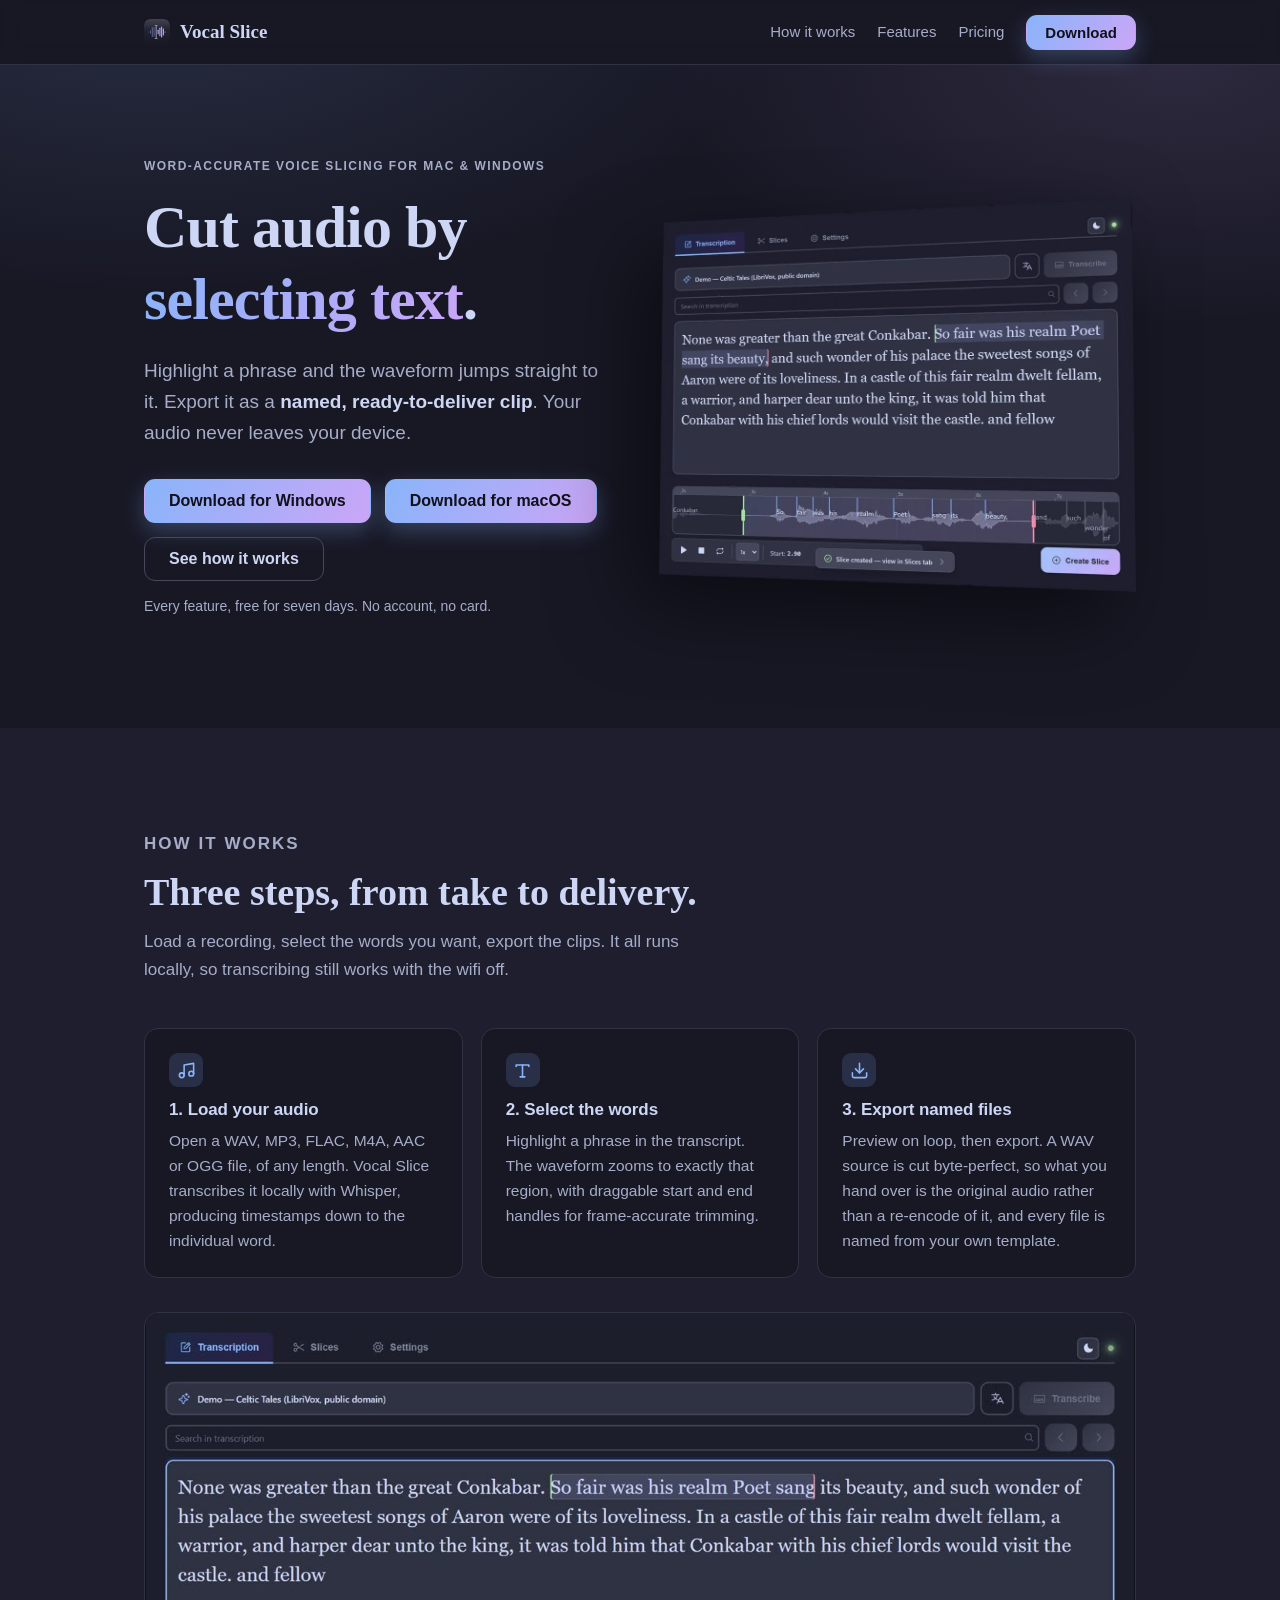
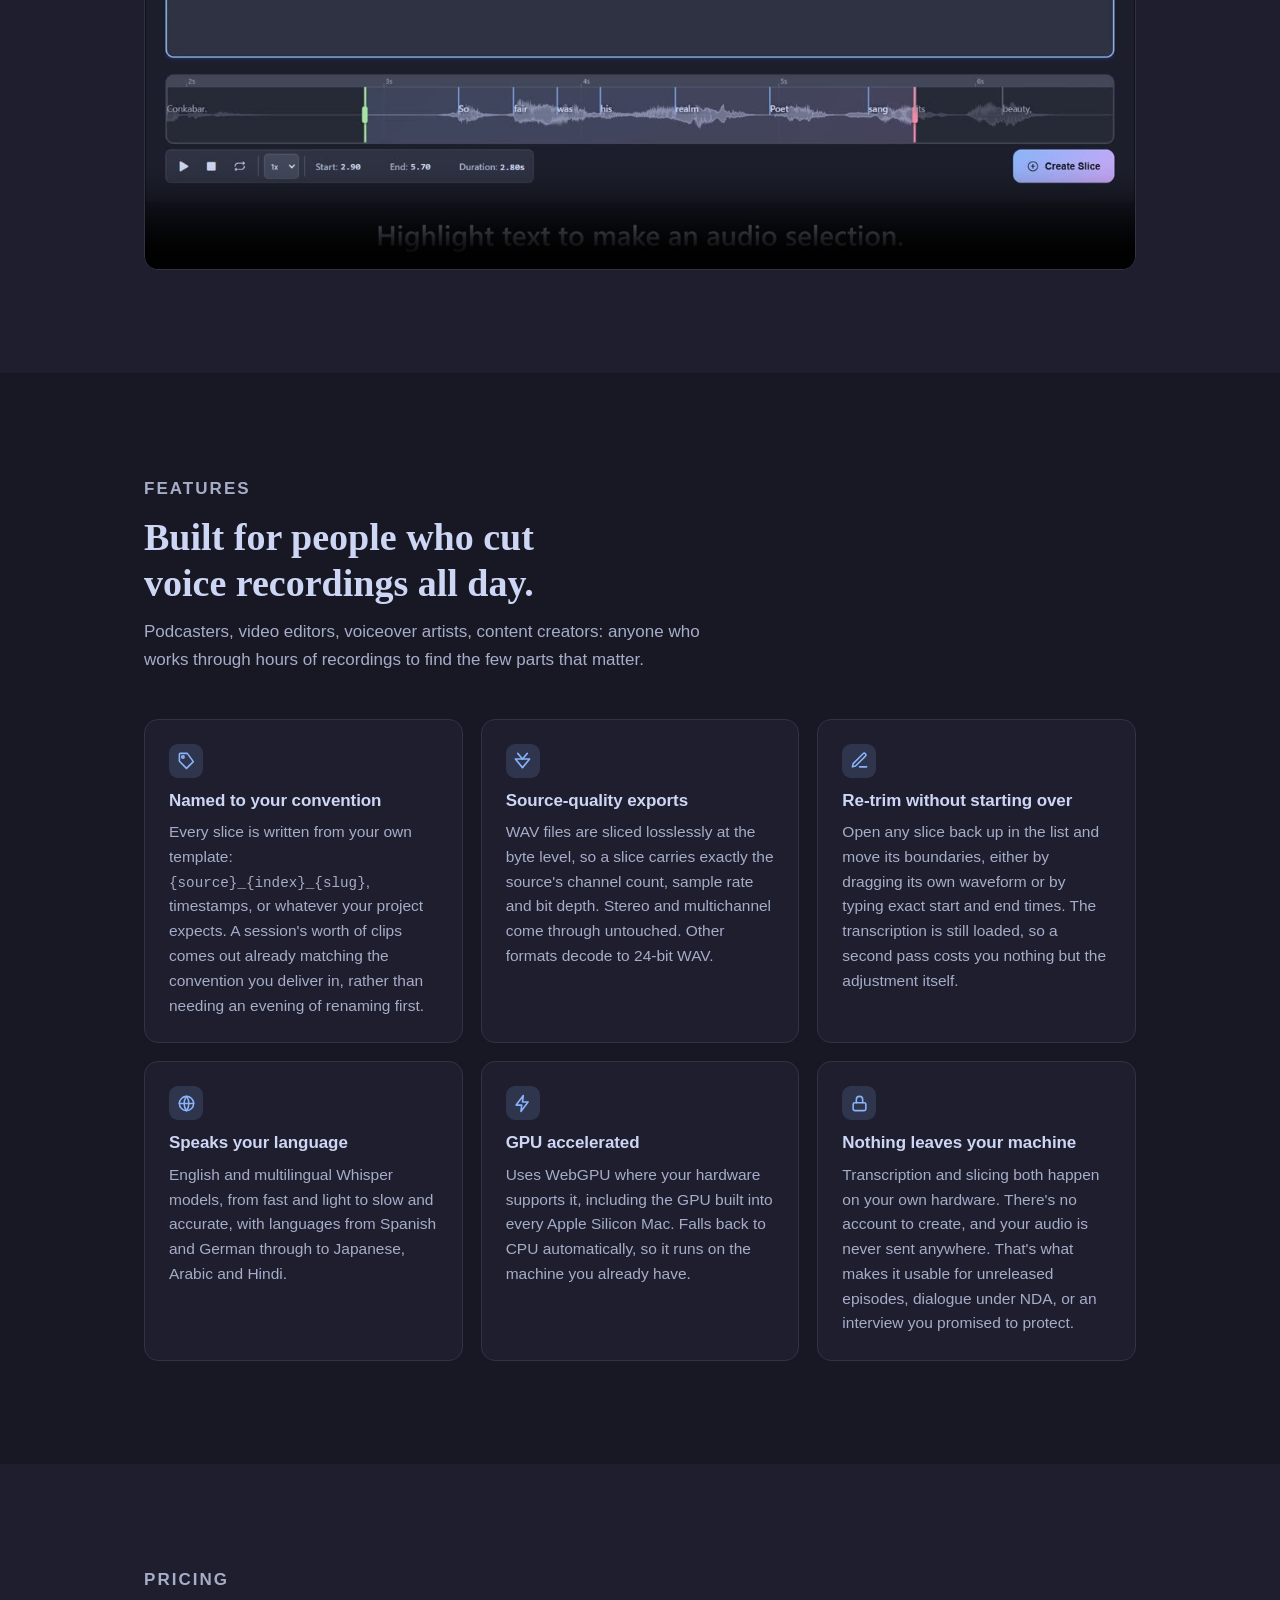
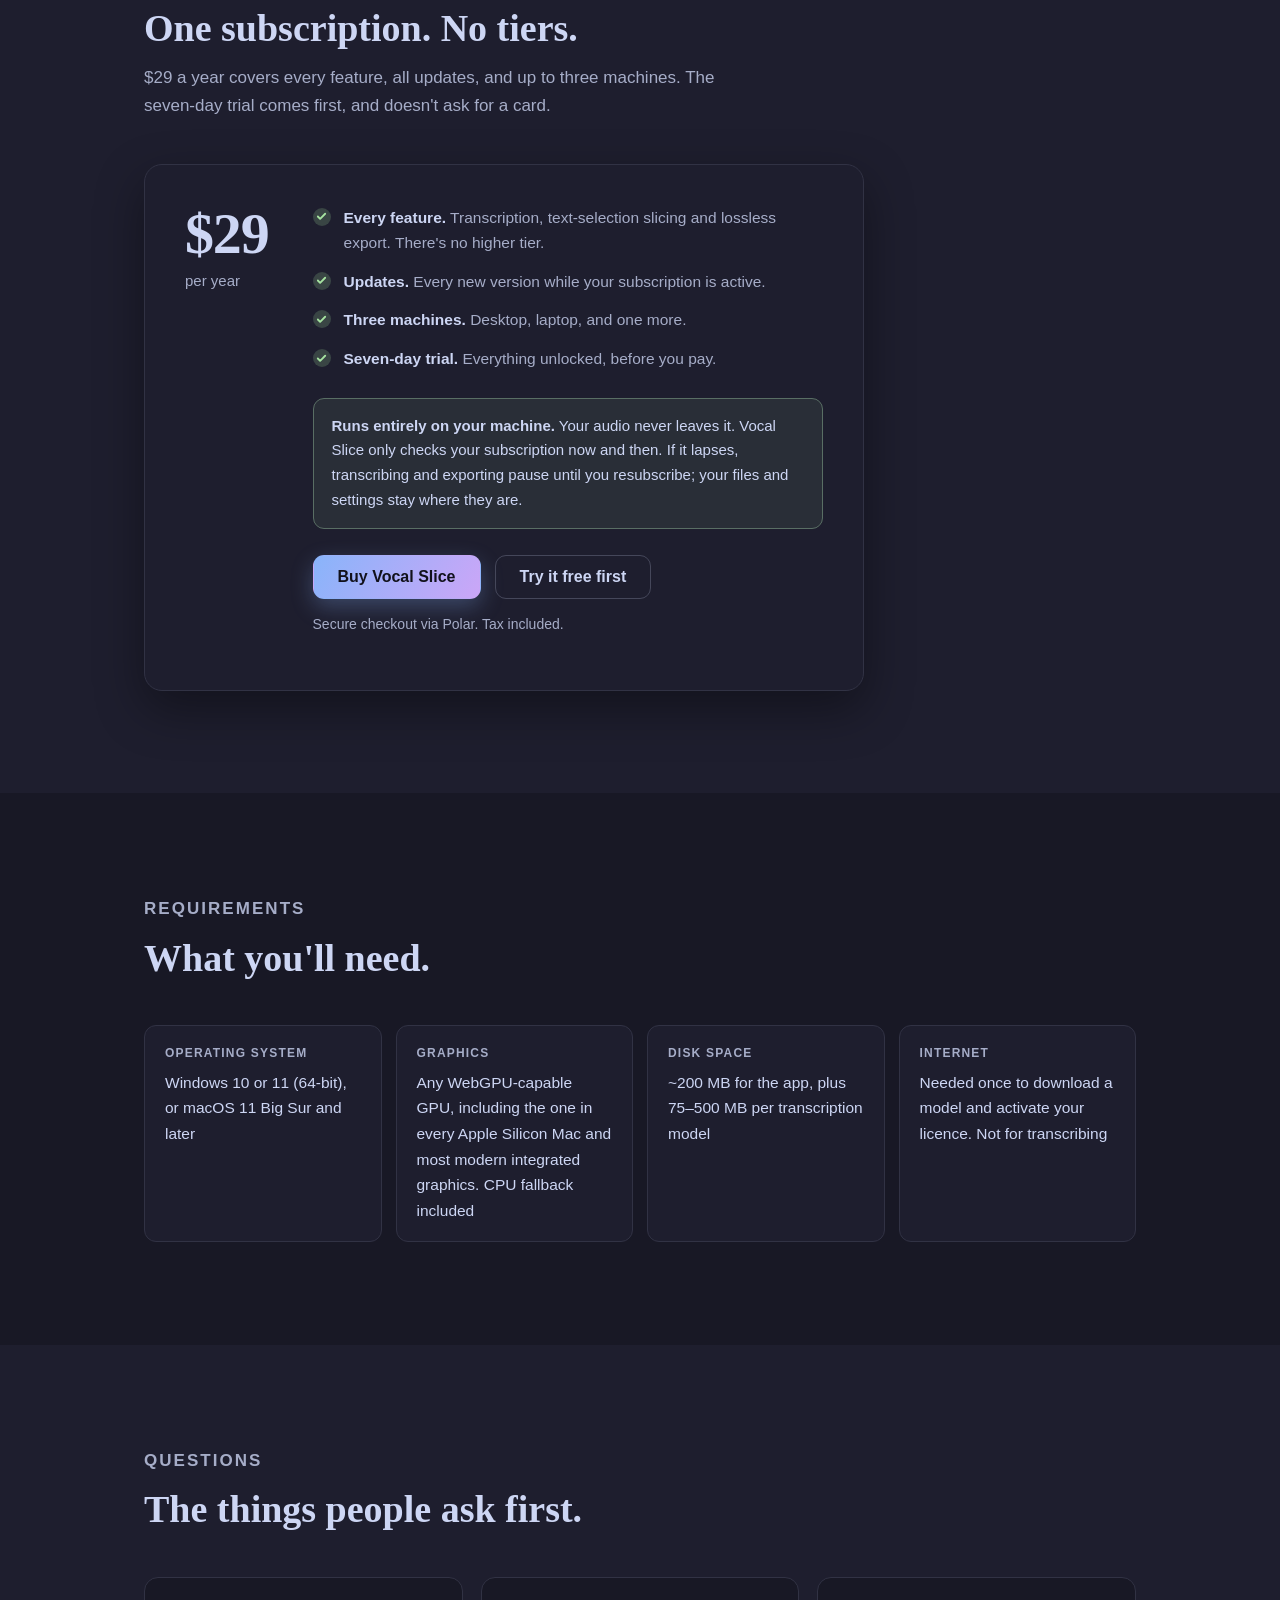
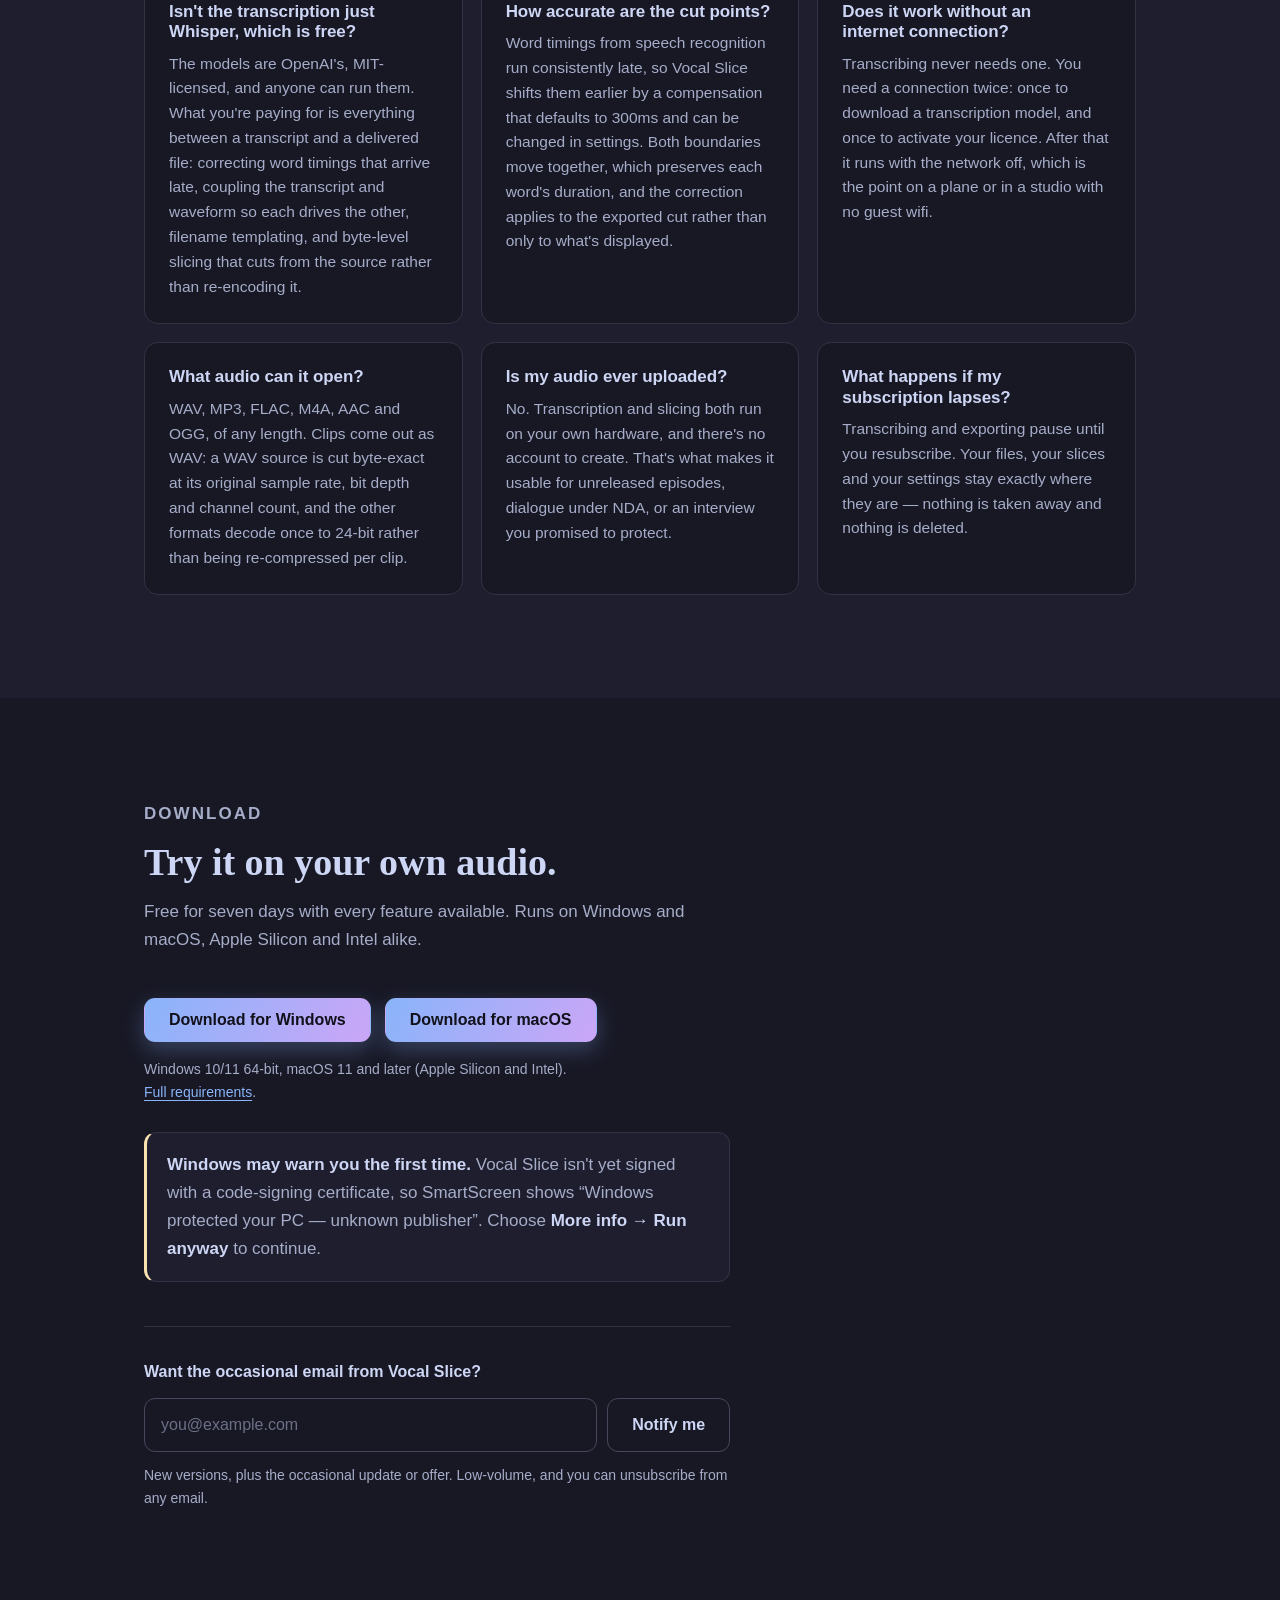
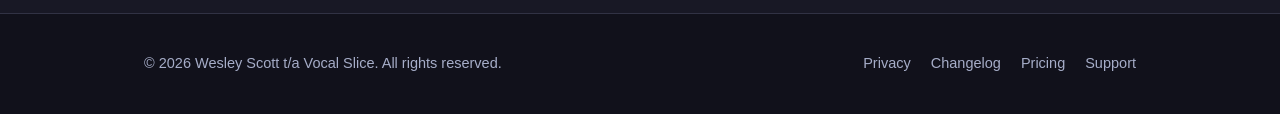
==== commit 2400cd31: "copy" ====
--- a/index.html
+++ b/index.html
@@ -85,6 +85,67 @@
     ]
 }
 </script>
+
+<!-- FAQPage. Every answer here is the VERBATIM visible text of the matching card in #faq — markup
+     describing content that isn't rendered is a structured-data violation. Edit both or neither.
+     Do not expect a rich result from this: Google restricted FAQ rich snippets to authoritative
+     government and health sites in 2023. It's here for machine-readability, and it's cheap. -->
+<script type="application/ld+json">
+{
+    "@context": "https://schema.org",
+    "@type": "FAQPage",
+    "mainEntity": [
+        {
+            "@type": "Question",
+            "name": "Isn't the transcription just Whisper, which is free?",
+            "acceptedAnswer": {
+                "@type": "Answer",
+                "text": "The models are OpenAI's, MIT-licensed, and anyone can run them. What you're paying for is everything between a transcript and a delivered file: correcting word timings that arrive late, coupling the transcript and waveform so each drives the other, filename templating, and byte-level slicing that cuts from the source rather than re-encoding it."
+            }
+        },
+        {
+            "@type": "Question",
+            "name": "How accurate are the cut points?",
+            "acceptedAnswer": {
+                "@type": "Answer",
+                "text": "Word timings from speech recognition run consistently late, so Vocal Slice shifts them earlier by a compensation that defaults to 300ms and can be changed in settings. Both boundaries move together, which preserves each word's duration, and the correction applies to the exported cut rather than only to what's displayed."
+            }
+        },
+        {
+            "@type": "Question",
+            "name": "Does it work without an internet connection?",
+            "acceptedAnswer": {
+                "@type": "Answer",
+                "text": "Transcribing never needs one. You need a connection twice: once to download a transcription model, and once to activate your licence. After that it runs with the network off, which is the point on a plane or in a studio with no guest wifi."
+            }
+        },
+        {
+            "@type": "Question",
+            "name": "What audio can it open?",
+            "acceptedAnswer": {
+                "@type": "Answer",
+                "text": "WAV, MP3, FLAC, M4A, AAC and OGG, of any length. Clips come out as WAV: a WAV source is cut byte-exact at its original sample rate, bit depth and channel count, and the other formats decode once to 24-bit rather than being re-compressed per clip."
+            }
+        },
+        {
+            "@type": "Question",
+            "name": "Is my audio ever uploaded?",
+            "acceptedAnswer": {
+                "@type": "Answer",
+                "text": "No. Transcription and slicing both run on your own hardware, and there's no account to create. That's what makes it usable for unreleased episodes, dialogue under NDA, or an interview you promised to protect."
+            }
+        },
+        {
+            "@type": "Question",
+            "name": "What happens if my subscription lapses?",
+            "acceptedAnswer": {
+                "@type": "Answer",
+                "text": "Transcribing and exporting pause until you resubscribe. Your files, your slices and your settings stay exactly where they are — nothing is taken away and nothing is deleted."
+            }
+        }
+    ]
+}
+</script>
 </head>
 <body>
 
@@ -341,8 +402,48 @@
         </div>
     </section>
 
-    <!-- Download -->
-    <section class="section section-alt" id="download">
+    <!-- FAQ. Answers are about Vocal Slice only — never a teardown of another tool. Audacity ships
+         Whisper-based plugins, so "the free one can't do this" would be both wrong and off-voice;
+         see the negation-cadence note in the app repo's marketing/launch-copy.md.
+         Every answer below is duplicated verbatim into the FAQPage JSON-LD in <head>. Change one and
+         you MUST change the other — markup describing text that isn't on the page is a violation. -->
+    <section class="section section-alt" id="faq">
+        <div class="wrap">
+            <div class="section-head">
+                <p class="eyebrow">Questions</p>
+                <h2>The things people ask first.</h2>
+            </div>
+            <div class="features">
+                <div class="feature">
+                    <h3>Isn't the transcription just Whisper, which is free?</h3>
+                    <p>The models are OpenAI's, MIT-licensed, and anyone can run them. What you're paying for is everything between a transcript and a delivered file: correcting word timings that arrive late, coupling the transcript and waveform so each drives the other, filename templating, and byte-level slicing that cuts from the source rather than re-encoding it.</p>
+                </div>
+                <div class="feature">
+                    <h3>How accurate are the cut points?</h3>
+                    <p>Word timings from speech recognition run consistently late, so Vocal Slice shifts them earlier by a compensation that defaults to 300ms and can be changed in settings. Both boundaries move together, which preserves each word's duration, and the correction applies to the exported cut rather than only to what's displayed.</p>
+                </div>
+                <div class="feature">
+                    <h3>Does it work without an internet connection?</h3>
+                    <p>Transcribing never needs one. You need a connection twice: once to download a transcription model, and once to activate your licence. After that it runs with the network off, which is the point on a plane or in a studio with no guest wifi.</p>
+                </div>
+                <div class="feature">
+                    <h3>What audio can it open?</h3>
+                    <p>WAV, MP3, FLAC, M4A, AAC and OGG, of any length. Clips come out as WAV: a WAV source is cut byte-exact at its original sample rate, bit depth and channel count, and the other formats decode once to 24-bit rather than being re-compressed per clip.</p>
+                </div>
+                <div class="feature">
+                    <h3>Is my audio ever uploaded?</h3>
+                    <p>No. Transcription and slicing both run on your own hardware, and there's no account to create. That's what makes it usable for unreleased episodes, dialogue under NDA, or an interview you promised to protect.</p>
+                </div>
+                <div class="feature">
+                    <h3>What happens if my subscription lapses?</h3>
+                    <p>Transcribing and exporting pause until you resubscribe. Your files, your slices and your settings stay exactly where they are — nothing is taken away and nothing is deleted.</p>
+                </div>
+            </div>
+        </div>
+    </section>
+
+    <!-- Download. Plain .section, not .section-alt: #faq above is alt, and the page alternates. -->
+    <section class="section" id="download">
         <div class="wrap">
             <div class="section-head">
                 <p class="eyebrow">Download</p>
--- a/styles.css
+++ b/styles.css
@@ -687,6 +687,17 @@
 
 .callout p { margin: 0; color: var(--text); }
 
+/* ── Inline code ──────────────────────────────────────────────────────────── */
+/* index.html has always used bare <code> for filename templates and had nothing styling it, so it
+   fell back to the browser's monospace default — which most engines render at a different optical
+   size to the surrounding text, so `{source}_{index}_{slug}` sat noticeably small inside its
+   paragraph. Sized in em so it tracks whatever context it lands in. */
+code {
+    font-family: var(--mono);
+    font-size: 0.92em;
+    overflow-wrap: anywhere;   /* a long template must wrap, not widen the page on a phone */
+}
+
 /* ── Motion ───────────────────────────────────────────────────────────────── */
 @media (prefers-reduced-motion: reduce) {
     *, *::before, *::after {
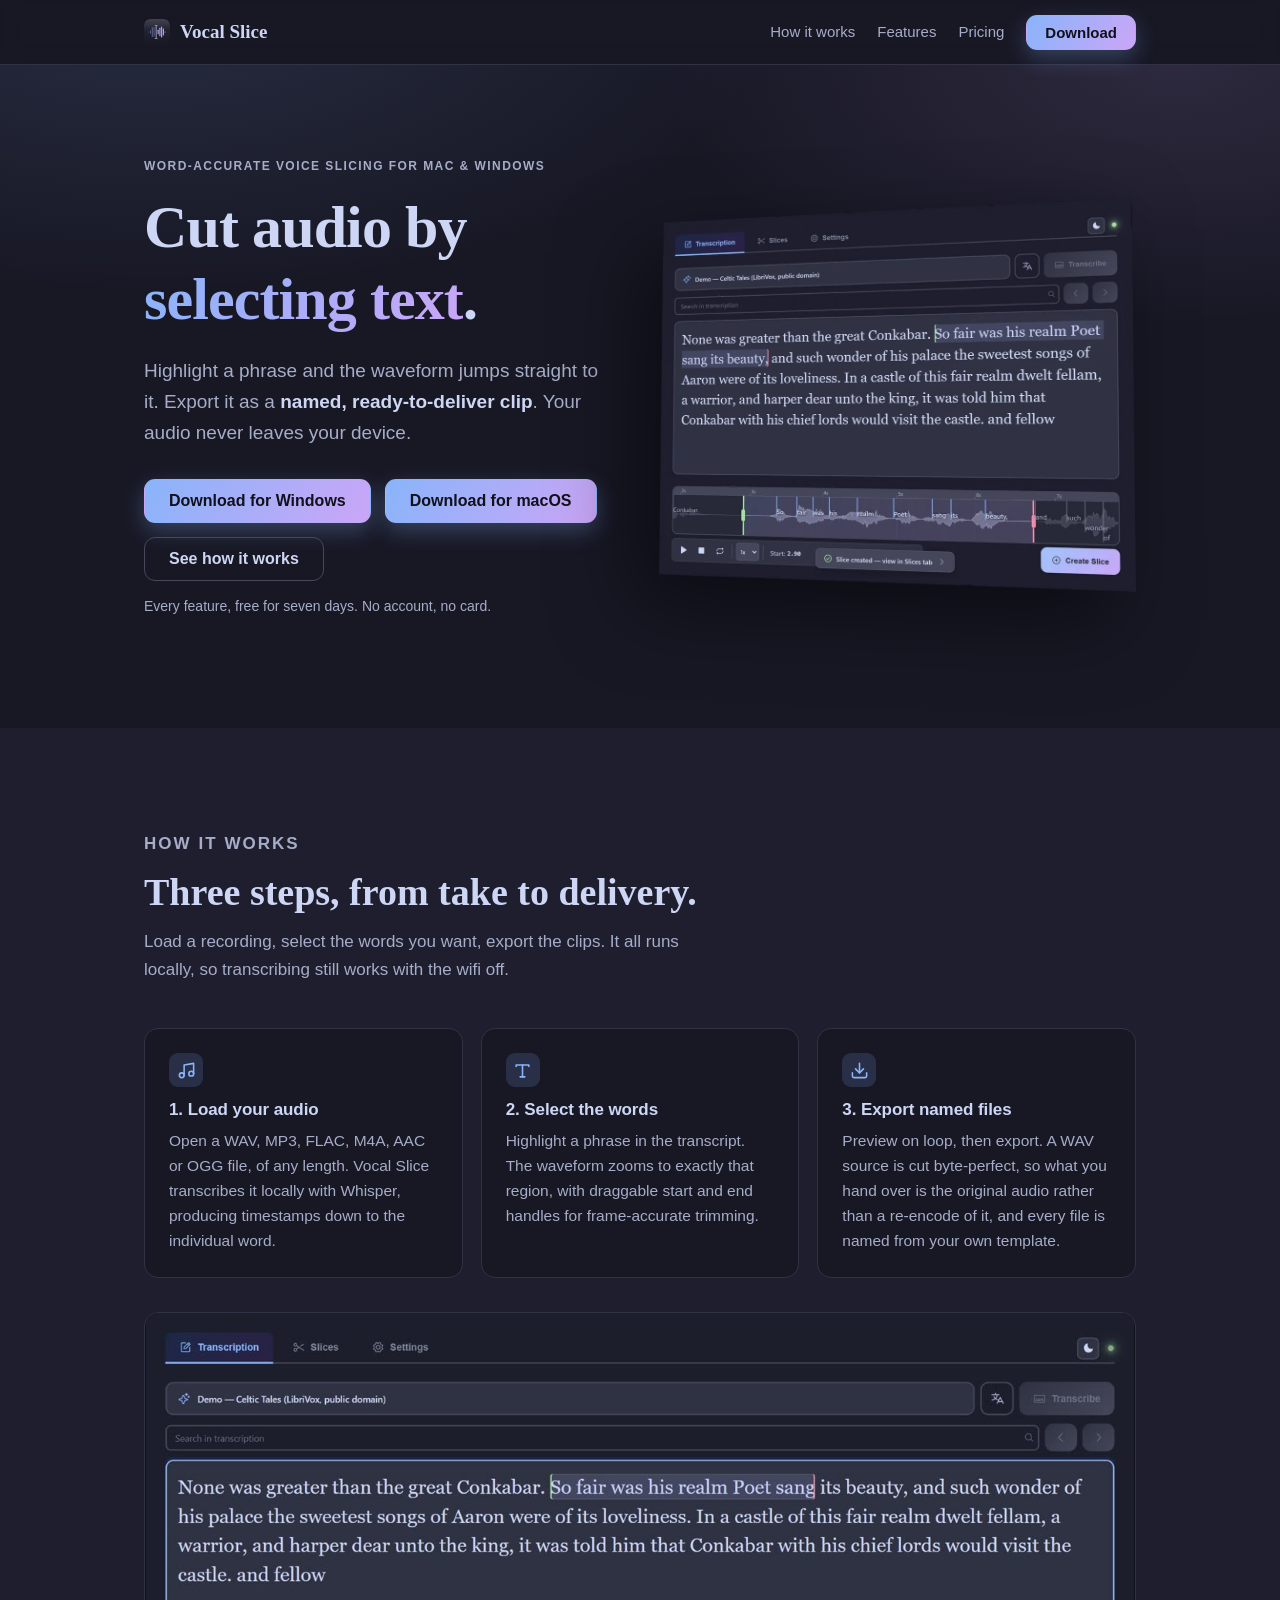
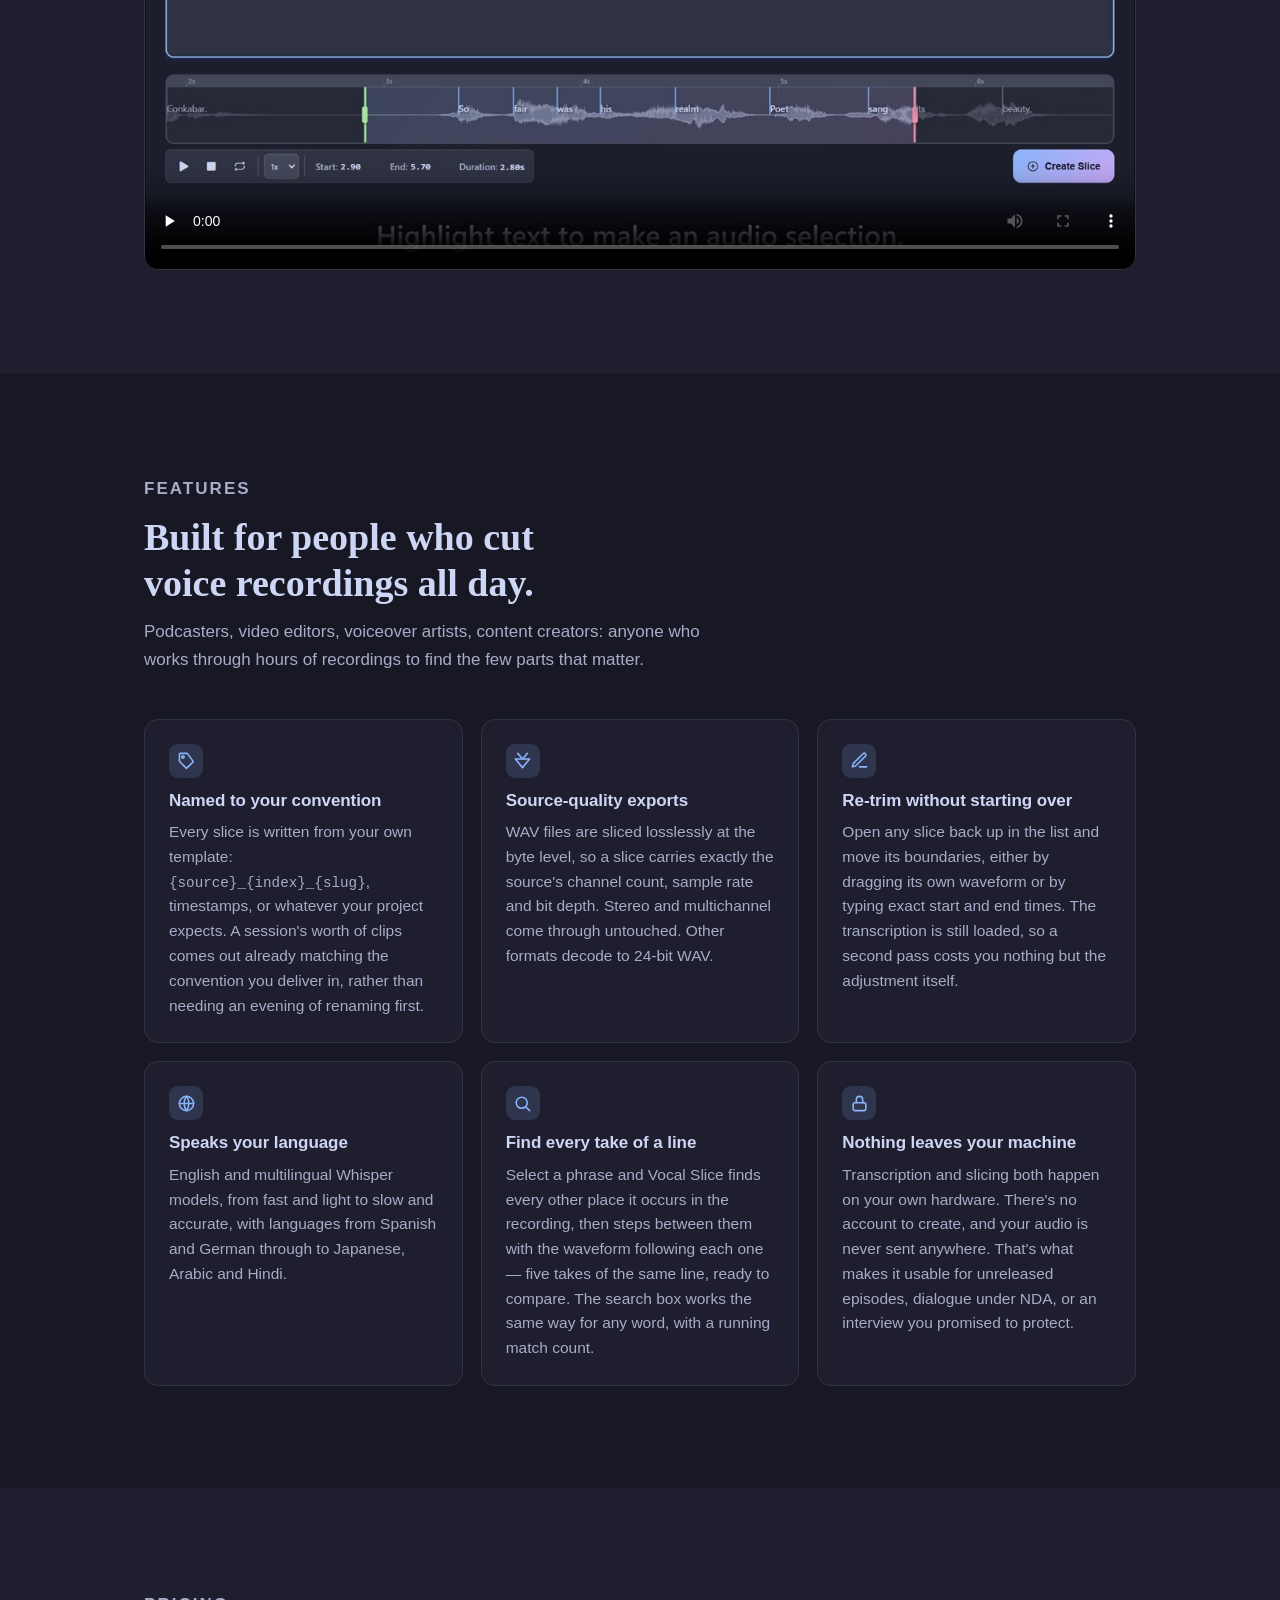
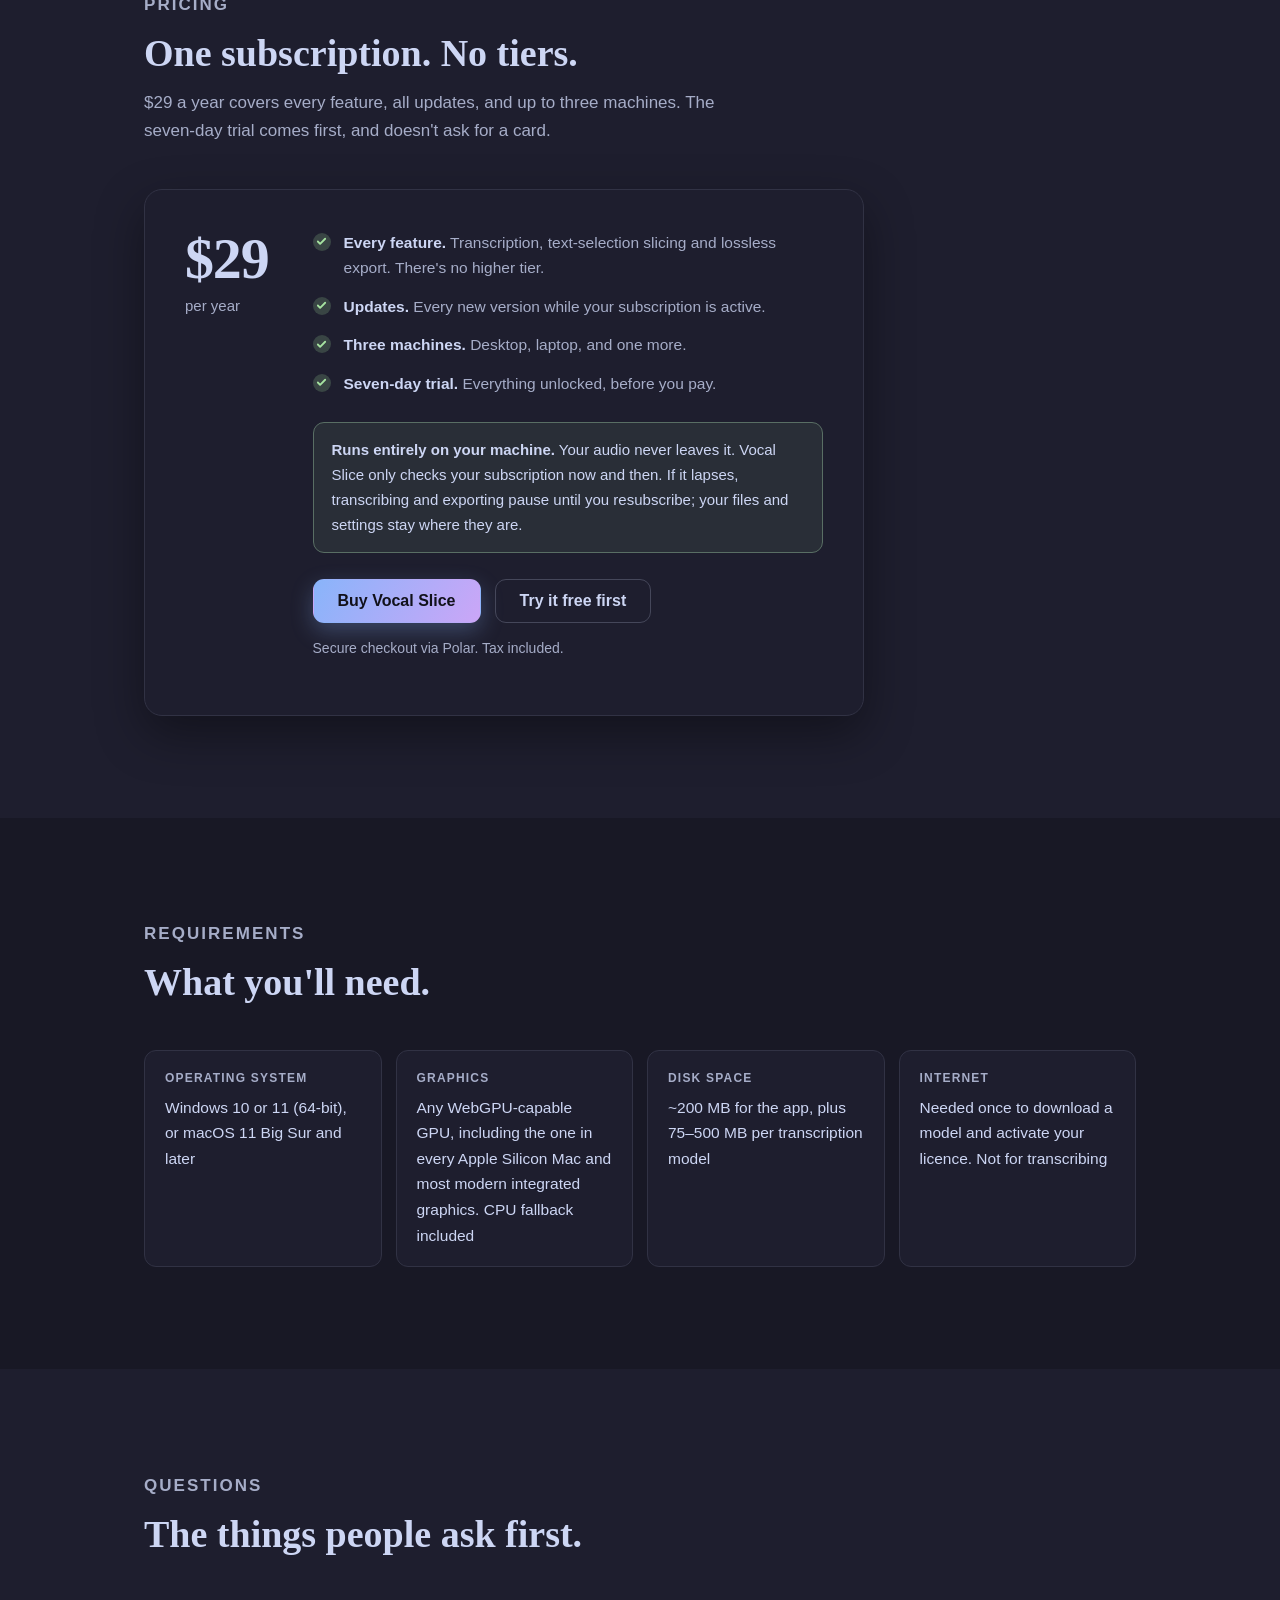
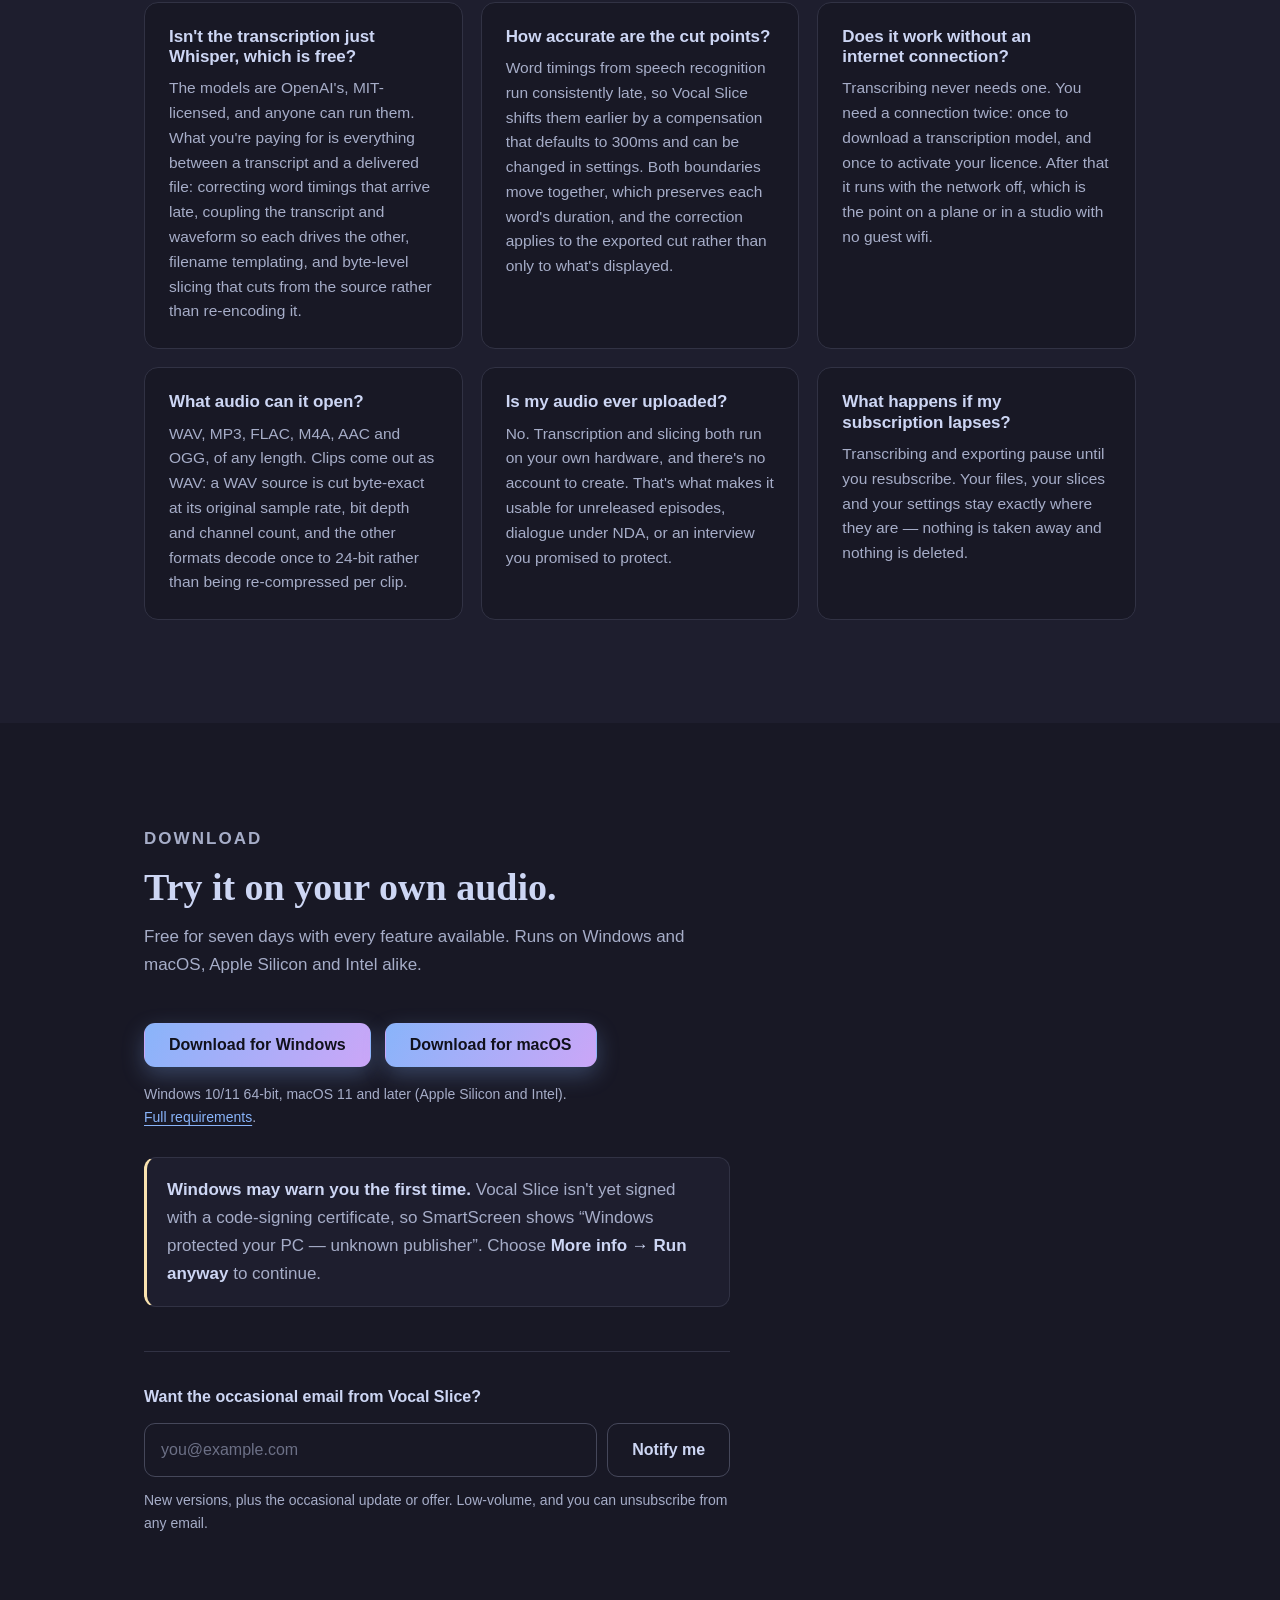
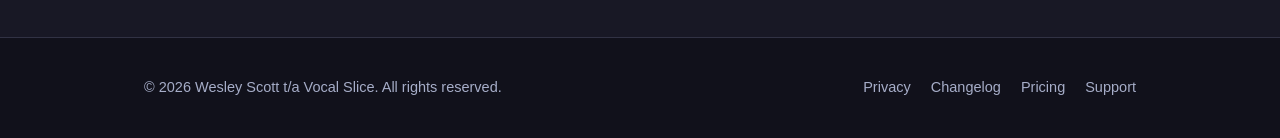
==== commit 2d700a82: "copy matches" ====
--- a/index.html
+++ b/index.html
@@ -78,6 +78,7 @@
     "featureList": [
         "Transcribes locally with Whisper; audio never leaves the device",
         "Cut clips by selecting words in the transcript",
+        "Find every occurrence of a selected phrase and step between matches",
         "Word-level timestamps",
         "Lossless byte-level WAV slicing",
         "Configurable filename templates",
@@ -304,10 +305,10 @@
                 </div>
                 <div class="feature">
                     <div class="feature-icon" aria-hidden="true">
-                        <svg viewBox="0 0 24 24" fill="none" stroke="currentColor" stroke-width="2" stroke-linecap="round" stroke-linejoin="round"><path d="M13 2 4 14h7l-1 8 9-12h-7z"></path></svg>
-                    </div>
-                    <h3>GPU accelerated</h3>
-                    <p>Uses WebGPU where your hardware supports it, including the GPU built into every Apple Silicon Mac. Falls back to CPU automatically, so it runs on the machine you already have.</p>
+                        <svg viewBox="0 0 24 24" fill="none" stroke="currentColor" stroke-width="2" stroke-linecap="round" stroke-linejoin="round"><circle cx="11" cy="11" r="7"></circle><path d="M21 21l-4.3-4.3"></path></svg>
+                    </div>
+                    <h3>Find every take of a line</h3>
+                    <p>Select a phrase and Vocal Slice finds every other place it occurs in the recording, then steps between them with the waveform following each one — five takes of the same line, ready to compare. The search box works the same way for any word, with a running match count.</p>
                 </div>
                 <div class="feature">
                     <div class="feature-icon" aria-hidden="true">
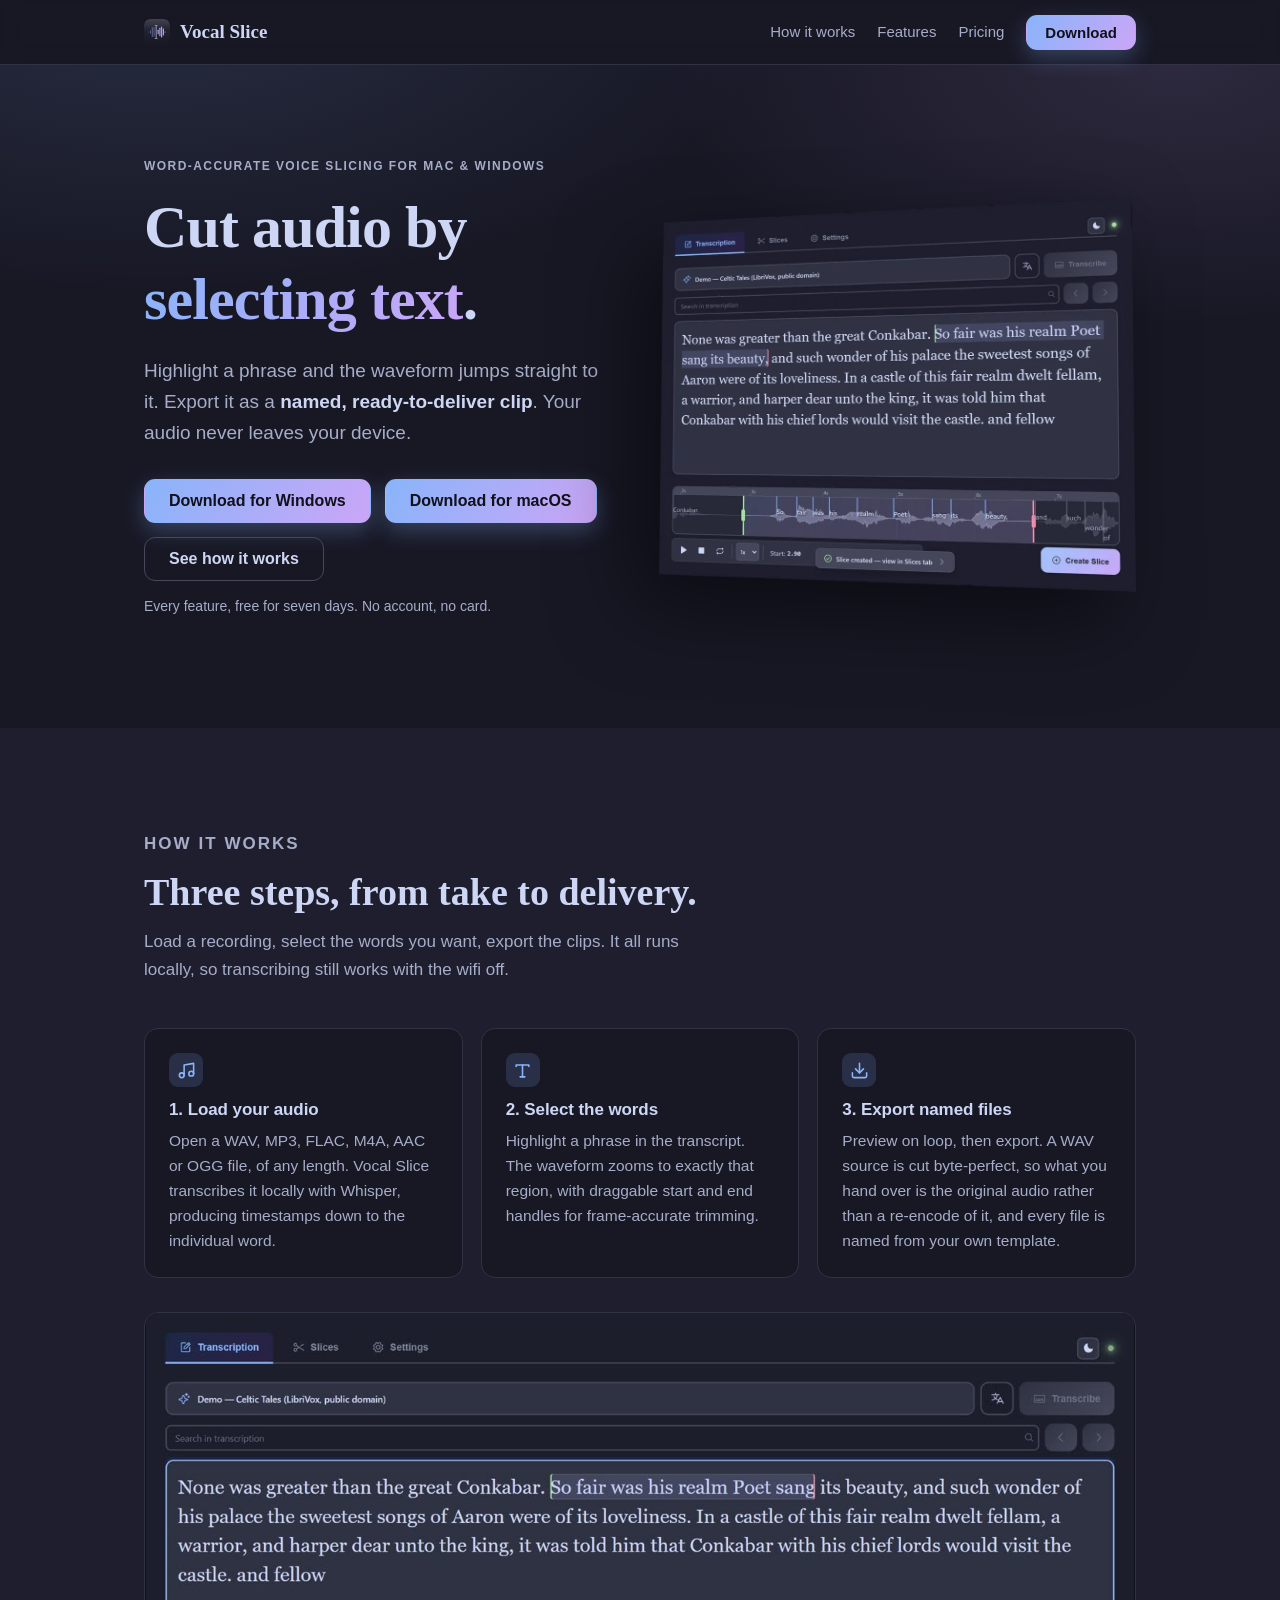
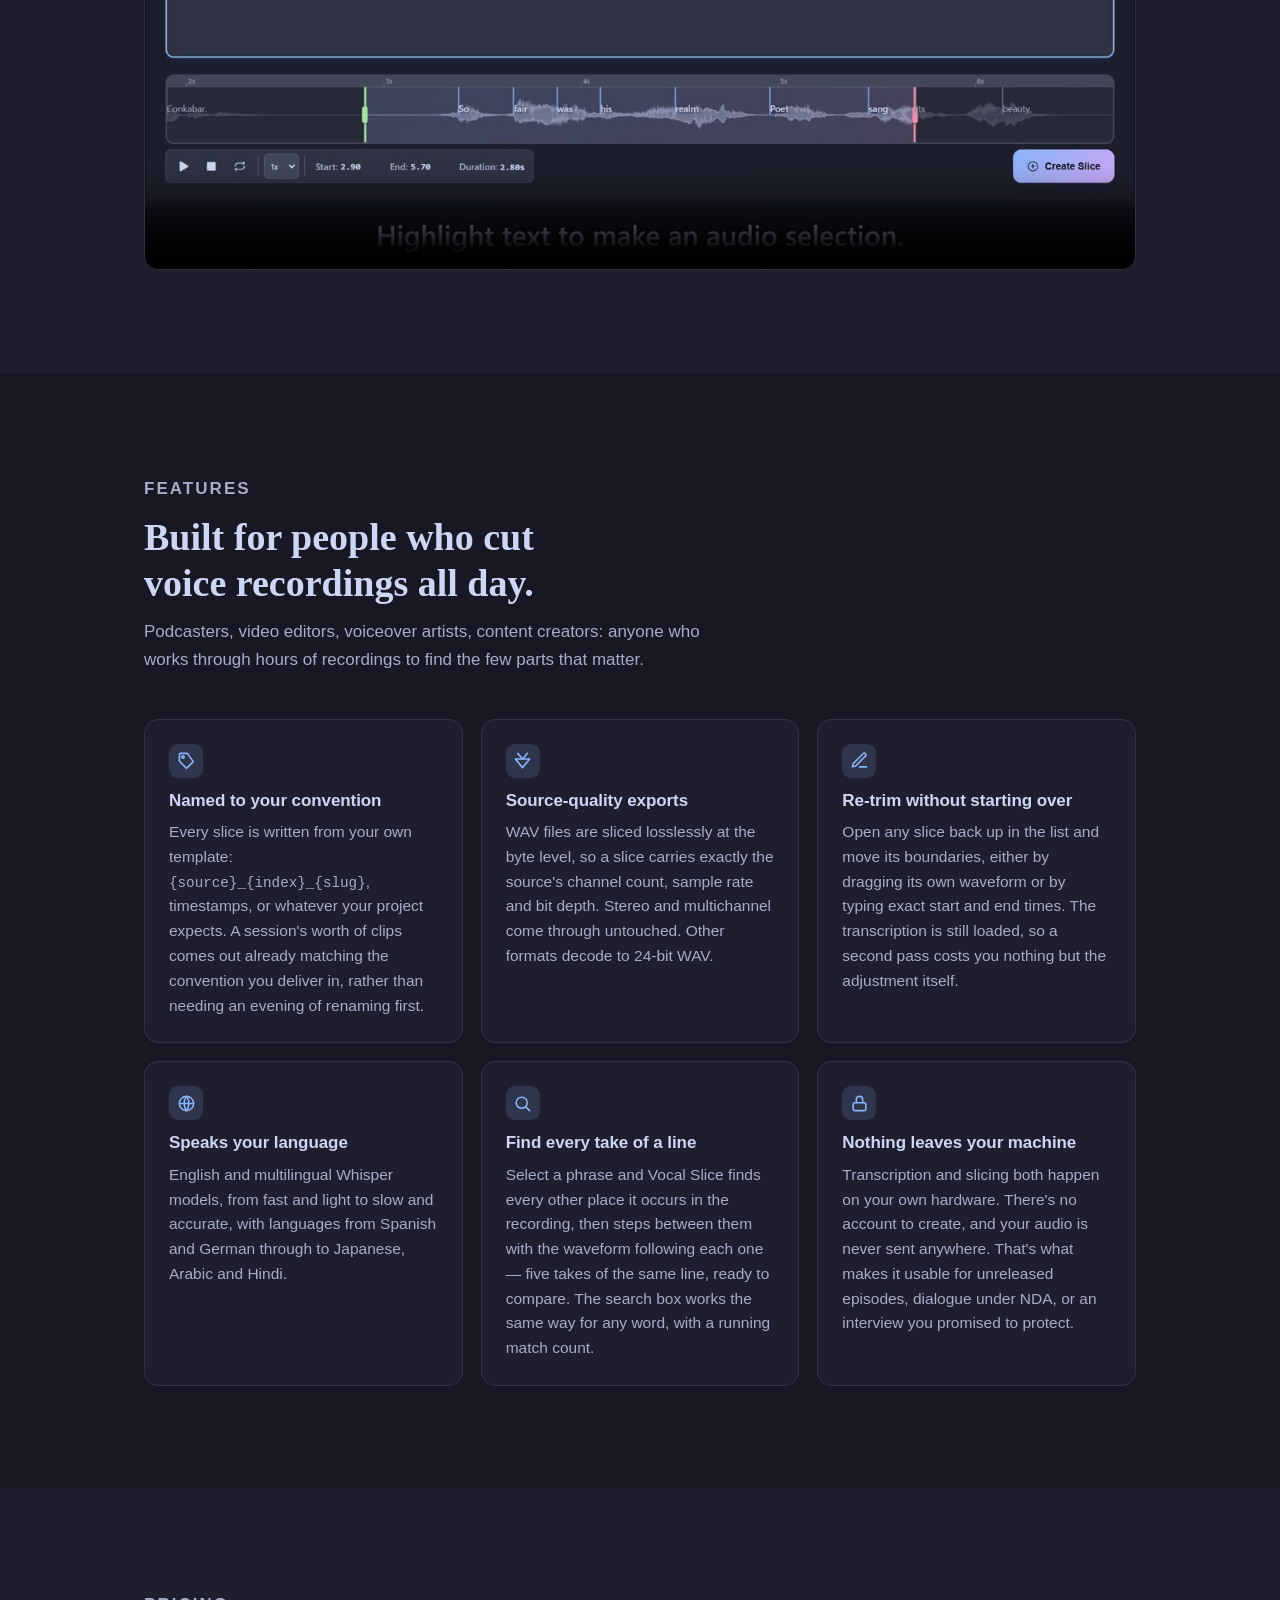
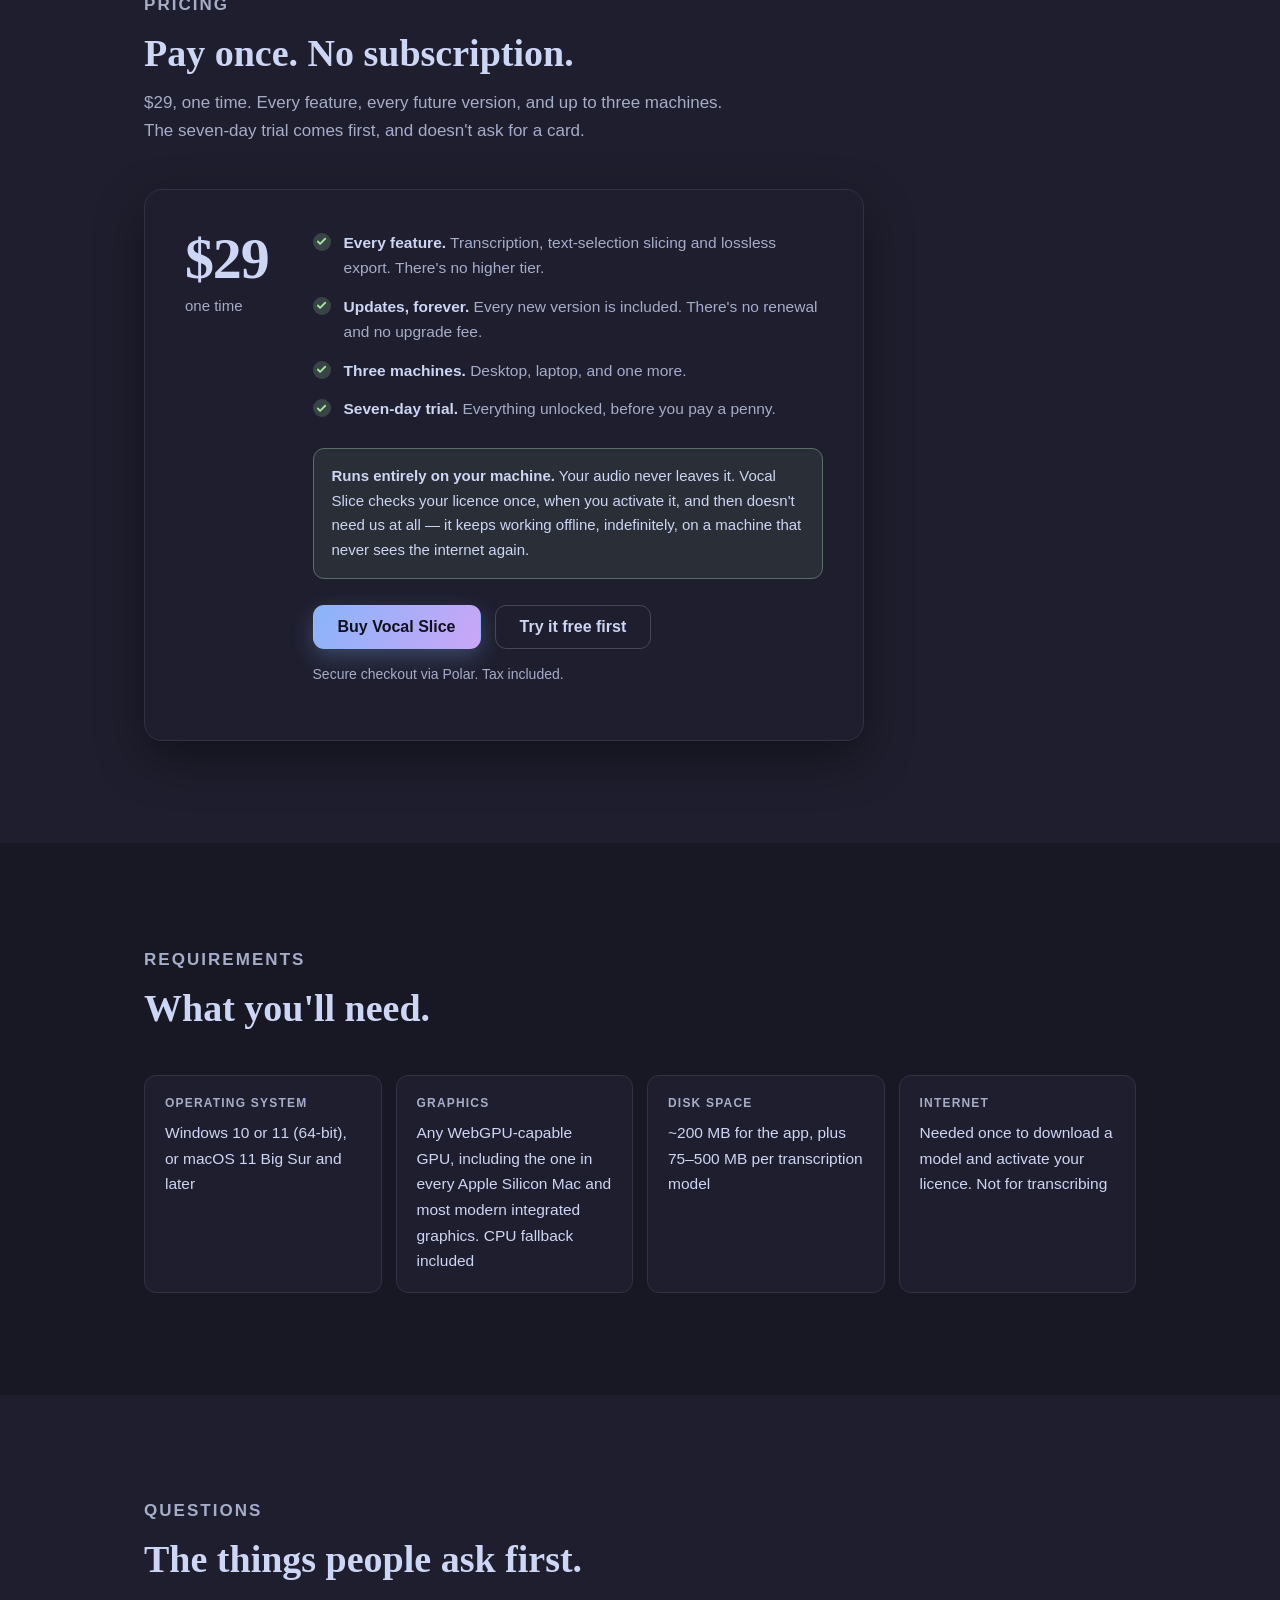
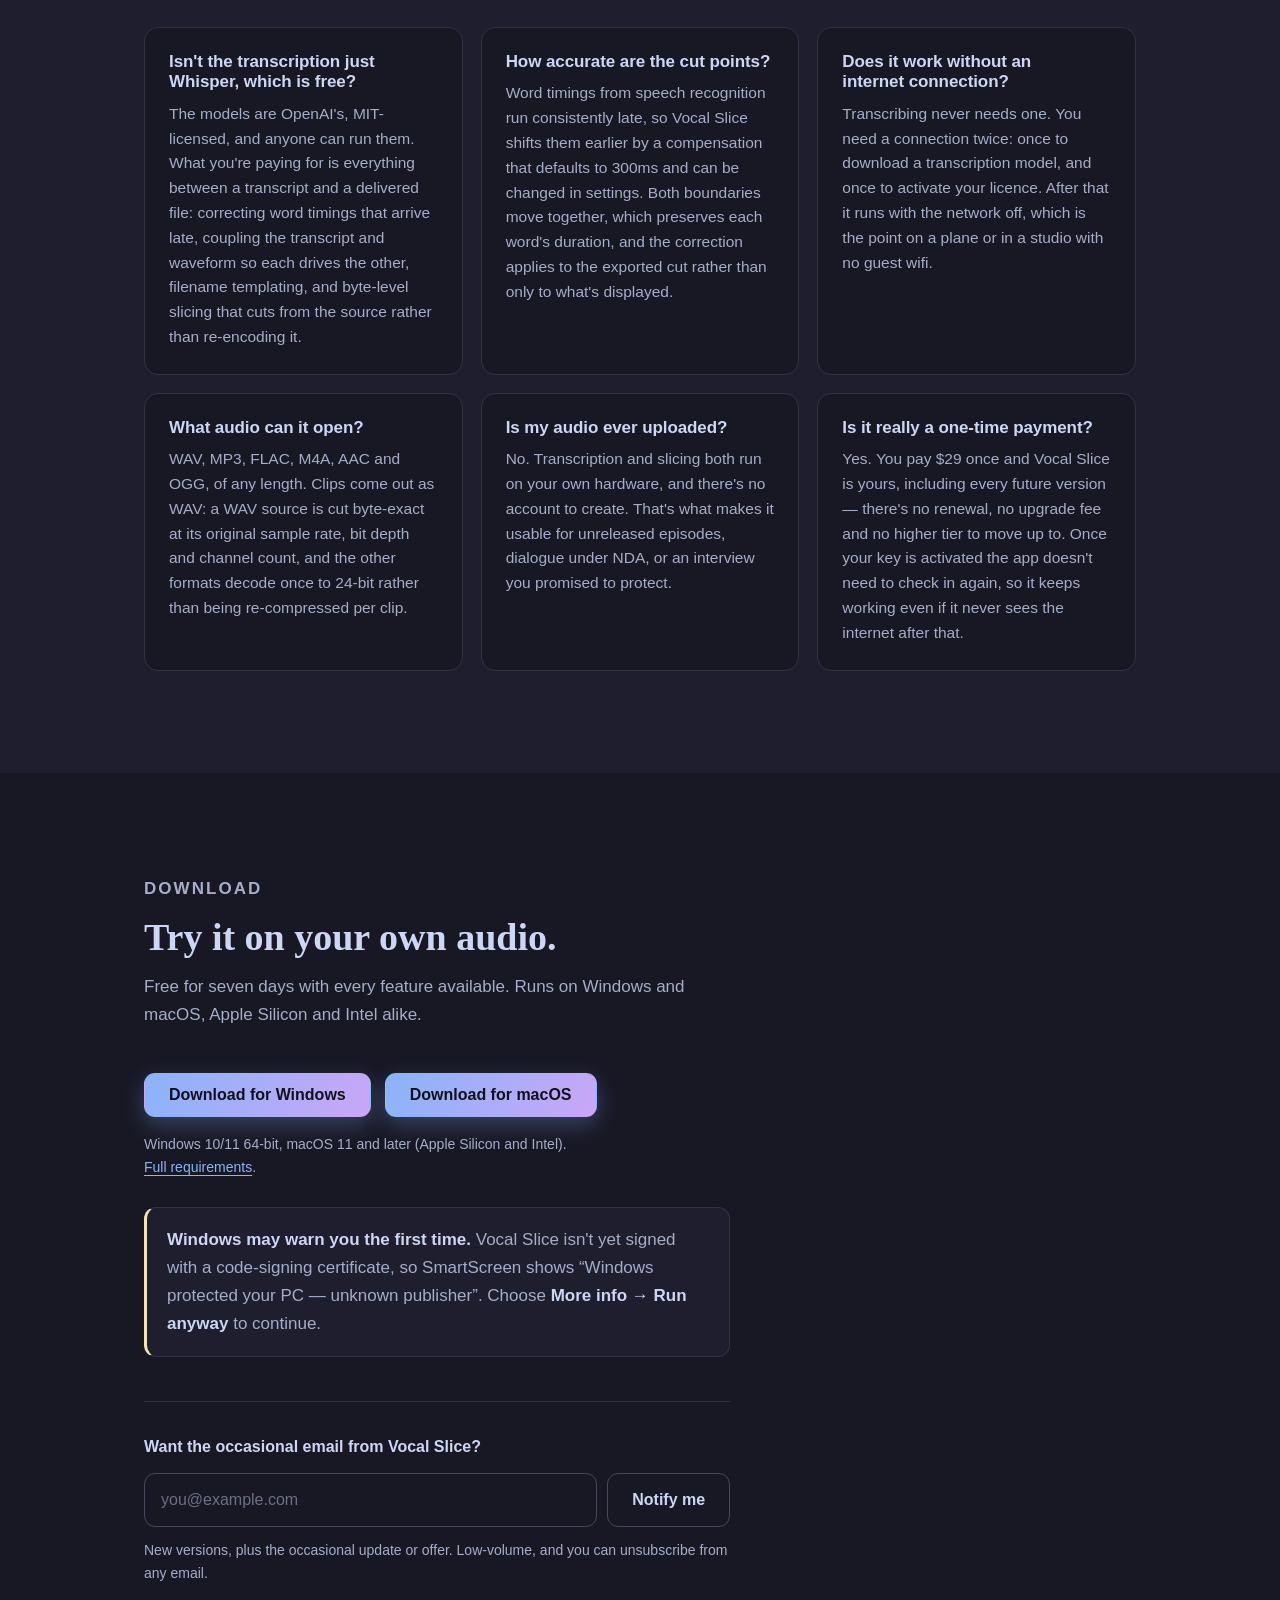
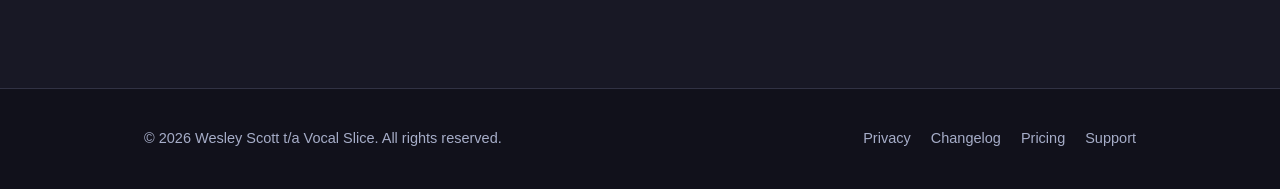
==== commit 4abb7a96: "move to perpetual" ====
--- a/index.html
+++ b/index.html
@@ -63,17 +63,7 @@
         "price": "29",
         "priceCurrency": "USD",
         "availability": "https://schema.org/InStock",
-        "url": "https://vocalslice.com/#pricing",
-        "priceSpecification": {
-            "@type": "UnitPriceSpecification",
-            "price": "29",
-            "priceCurrency": "USD",
-            "referenceQuantity": {
-                "@type": "QuantitativeValue",
-                "value": "1",
-                "unitCode": "ANN"
-            }
-        }
+        "url": "https://vocalslice.com/#pricing"
     },
     "featureList": [
         "Transcribes locally with Whisper; audio never leaves the device",
@@ -138,10 +128,10 @@
         },
         {
             "@type": "Question",
-            "name": "What happens if my subscription lapses?",
+            "name": "Is it really a one-time payment?",
             "acceptedAnswer": {
                 "@type": "Answer",
-                "text": "Transcribing and exporting pause until you resubscribe. Your files, your slices and your settings stay exactly where they are — nothing is taken away and nothing is deleted."
+                "text": "Yes. You pay $29 once and Vocal Slice is yours, including every future version — there's no renewal, no upgrade fee and no higher tier to move up to. Once your key is activated the app doesn't need to check in again, so it keeps working even if it never sees the internet after that."
             }
         }
     ]
@@ -326,14 +316,14 @@
         <div class="wrap">
             <div class="section-head">
                 <p class="eyebrow">Pricing</p>
-                <h2>One subscription. No tiers.</h2>
-                <p>$29 a year covers every feature, all updates, and up to three machines. The seven-day trial comes first, and doesn't ask for a card.</p>
+                <h2>Pay once. No subscription.</h2>
+                <p>$29, one time. Every feature, every future version, and up to three machines. The seven-day trial comes first, and doesn't ask for a card.</p>
             </div>
 
             <div class="price-card">
                 <div class="price-figure">
                     <span class="price-amount">$29</span>
-                    <span class="price-period">per year</span>
+                    <span class="price-period">one time</span>
                 </div>
                 <div>
                     <ul class="price-list">
@@ -343,7 +333,7 @@
                         </li>
                         <li>
                             <span class="tick" aria-hidden="true"><svg viewBox="0 0 24 24" fill="none" stroke="currentColor" stroke-width="4" stroke-linecap="round" stroke-linejoin="round"><path d="M20 6 9 17l-5-5"></path></svg></span>
-                            <span><strong>Updates.</strong> Every new version while your subscription is active.</span>
+                            <span><strong>Updates, forever.</strong> Every new version is included. There's no renewal and no upgrade fee.</span>
                         </li>
                         <li>
                             <span class="tick" aria-hidden="true"><svg viewBox="0 0 24 24" fill="none" stroke="currentColor" stroke-width="4" stroke-linecap="round" stroke-linejoin="round"><path d="M20 6 9 17l-5-5"></path></svg></span>
@@ -351,23 +341,27 @@
                         </li>
                         <li>
                             <span class="tick" aria-hidden="true"><svg viewBox="0 0 24 24" fill="none" stroke="currentColor" stroke-width="4" stroke-linecap="round" stroke-linejoin="round"><path d="M20 6 9 17l-5-5"></path></svg></span>
-                            <span><strong>Seven-day trial.</strong> Everything unlocked, before you pay.</span>
+                            <span><strong>Seven-day trial.</strong> Everything unlocked, before you pay a penny.</span>
                         </li>
                     </ul>
 
                     <p class="price-promise">
                         <strong>Runs entirely on your machine.</strong> Your audio never leaves it.
-                        Vocal Slice only checks your subscription now and then. If it lapses,
-                        transcribing and exporting pause until you resubscribe; your files and settings
-                        stay where they are.
+                        Vocal Slice checks your licence once, when you activate it, and then doesn't
+                        need us at all — it keeps working offline, indefinitely, on a machine that
+                        never sees the internet again.
                     </p>
 
-                    <!-- Query params are checkout attribution; the script below suffixes them. See NOTES.md. -->
+                    <!-- Unchanged by the move to a one-time purchase: this checkout link was repointed
+                         at the new product in Polar rather than replaced, so the URL, the reference_id
+                         attribution and utmcheck's allowlist all carry on untouched.
+                         Query params are checkout attribution; the script below suffixes them. See NOTES.md. -->
                     <div class="price-cta btn-row">
                         <a class="btn btn-primary" href="https://buy.polar.sh/polar_cl_eLNDkkLGv5AlTygW2AFVbkROzsijcPM5mDtYd2iOR0i?utm_source=site&amp;utm_medium=pricing&amp;reference_id=web-pricing">Buy Vocal Slice</a>
                         <a class="btn btn-ghost" href="#download">Try it free first</a>
                     </div>
-                    <!-- The Polar product is tax-inclusive: the buyer pays exactly $29 anywhere. -->
+                    <!-- The Polar product is tax-inclusive: the buyer pays exactly $29 anywhere. Re-check
+                         this on the new one-time product — it is a per-product setting, not an org one. -->
                     <p class="btn-note">Secure checkout via Polar. Tax included.</p>
                 </div>
             </div>
@@ -436,8 +430,8 @@
                     <p>No. Transcription and slicing both run on your own hardware, and there's no account to create. That's what makes it usable for unreleased episodes, dialogue under NDA, or an interview you promised to protect.</p>
                 </div>
                 <div class="feature">
-                    <h3>What happens if my subscription lapses?</h3>
-                    <p>Transcribing and exporting pause until you resubscribe. Your files, your slices and your settings stay exactly where they are — nothing is taken away and nothing is deleted.</p>
+                    <h3>Is it really a one-time payment?</h3>
+                    <p>Yes. You pay $29 once and Vocal Slice is yours, including every future version — there's no renewal, no upgrade fee and no higher tier to move up to. Once your key is activated the app doesn't need to check in again, so it keeps working even if it never sees the internet after that.</p>
                 </div>
             </div>
         </div>
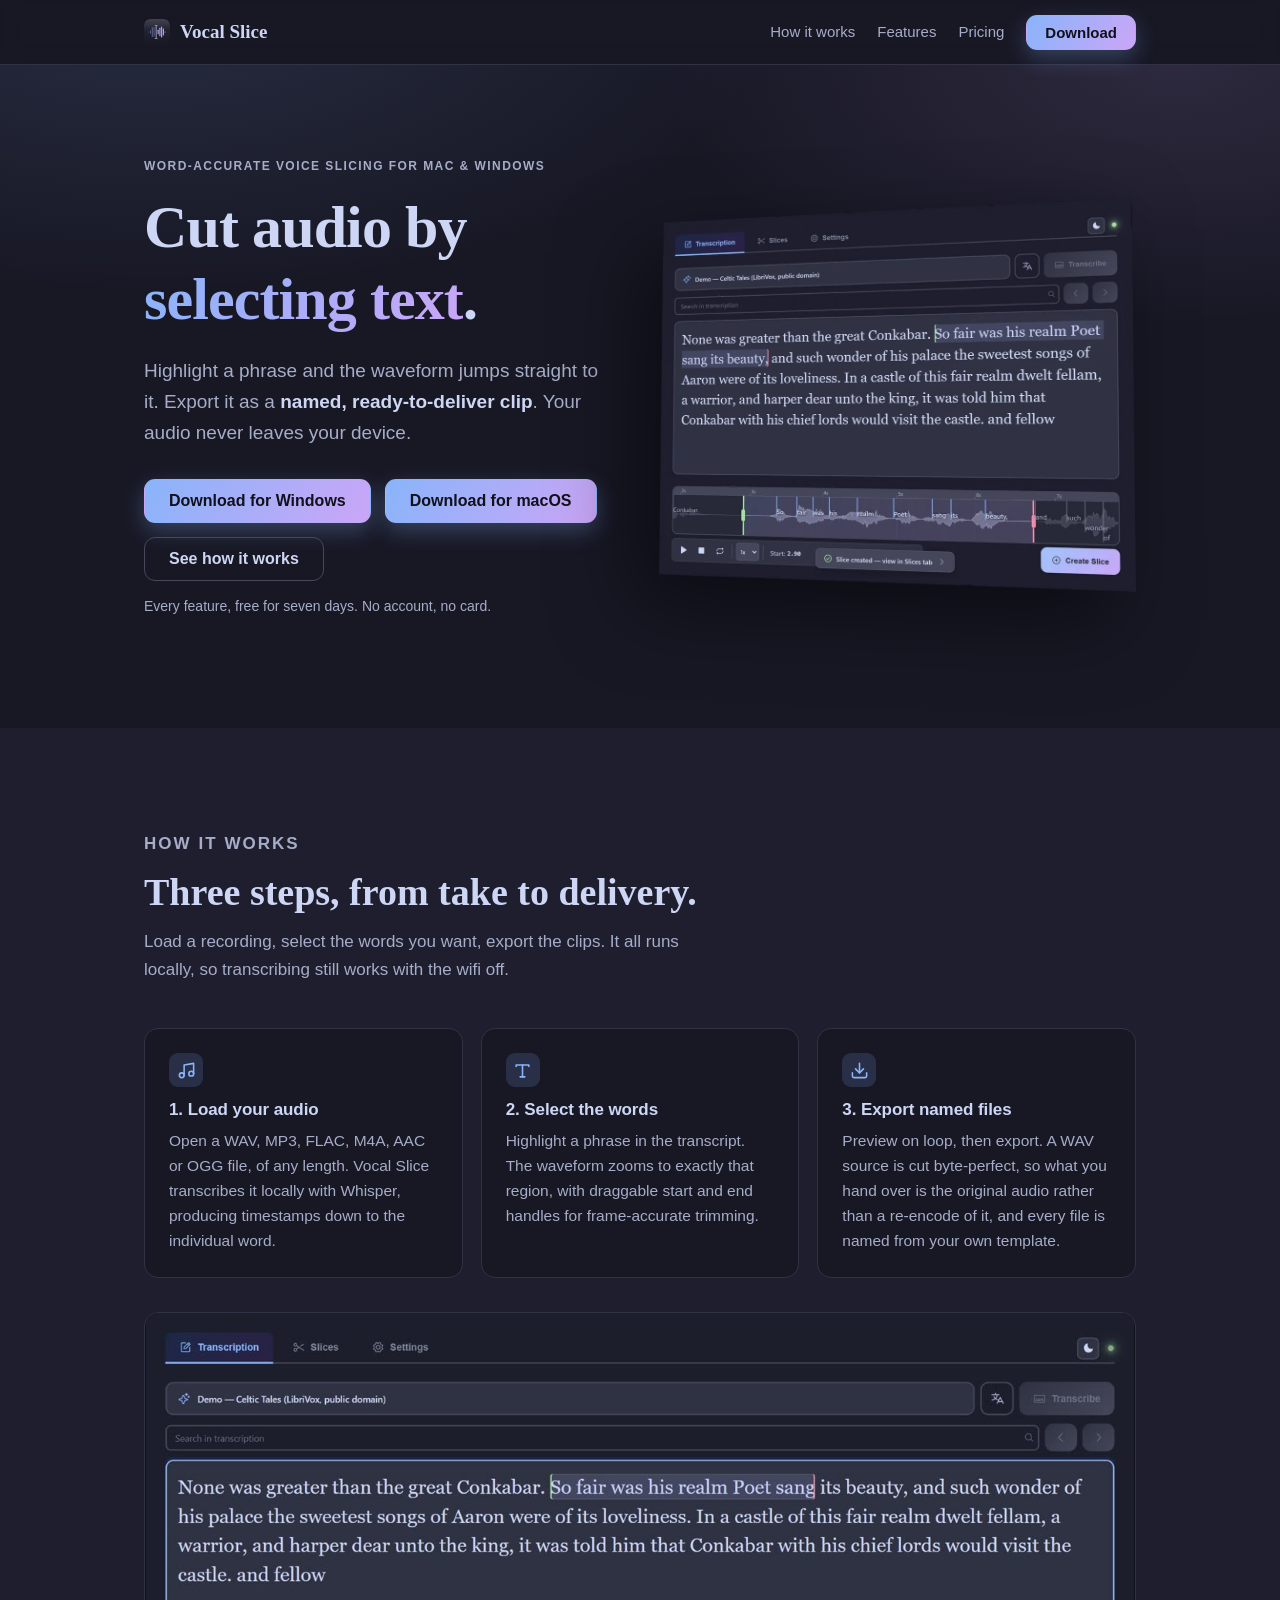
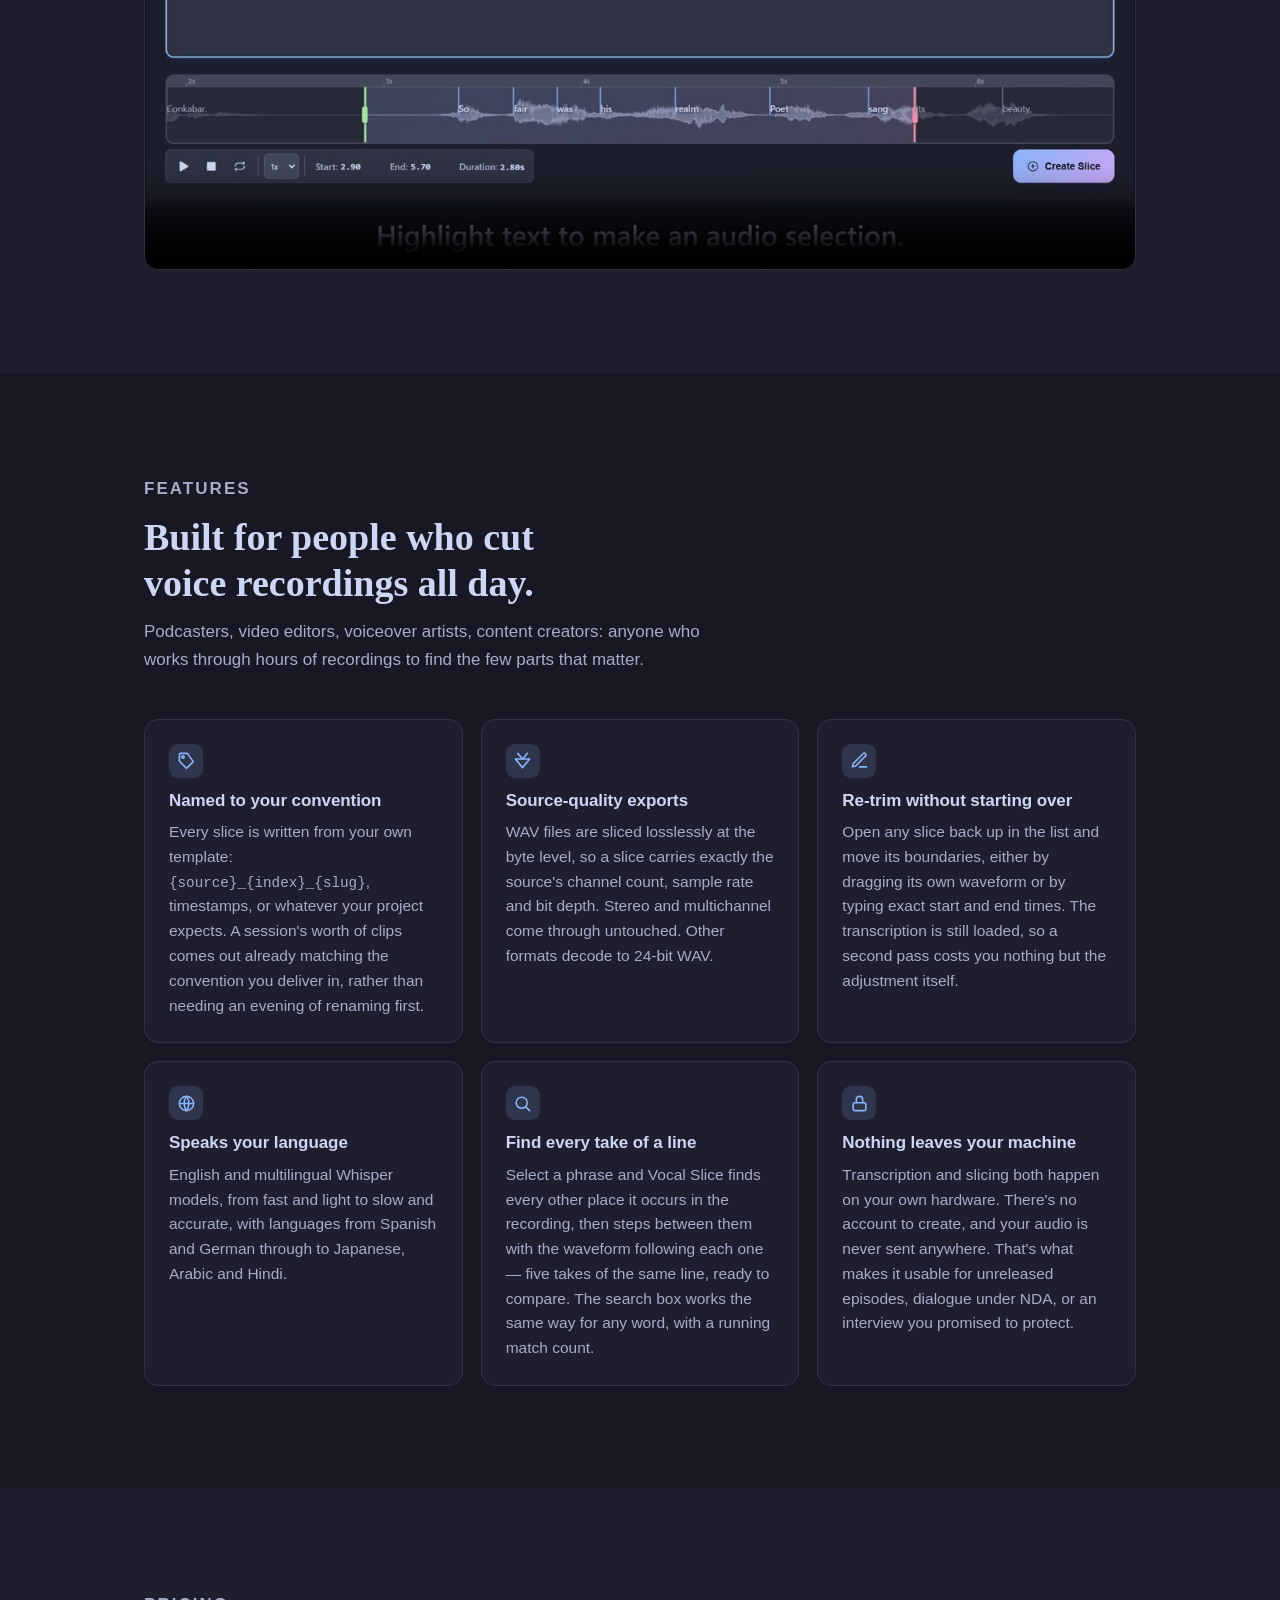
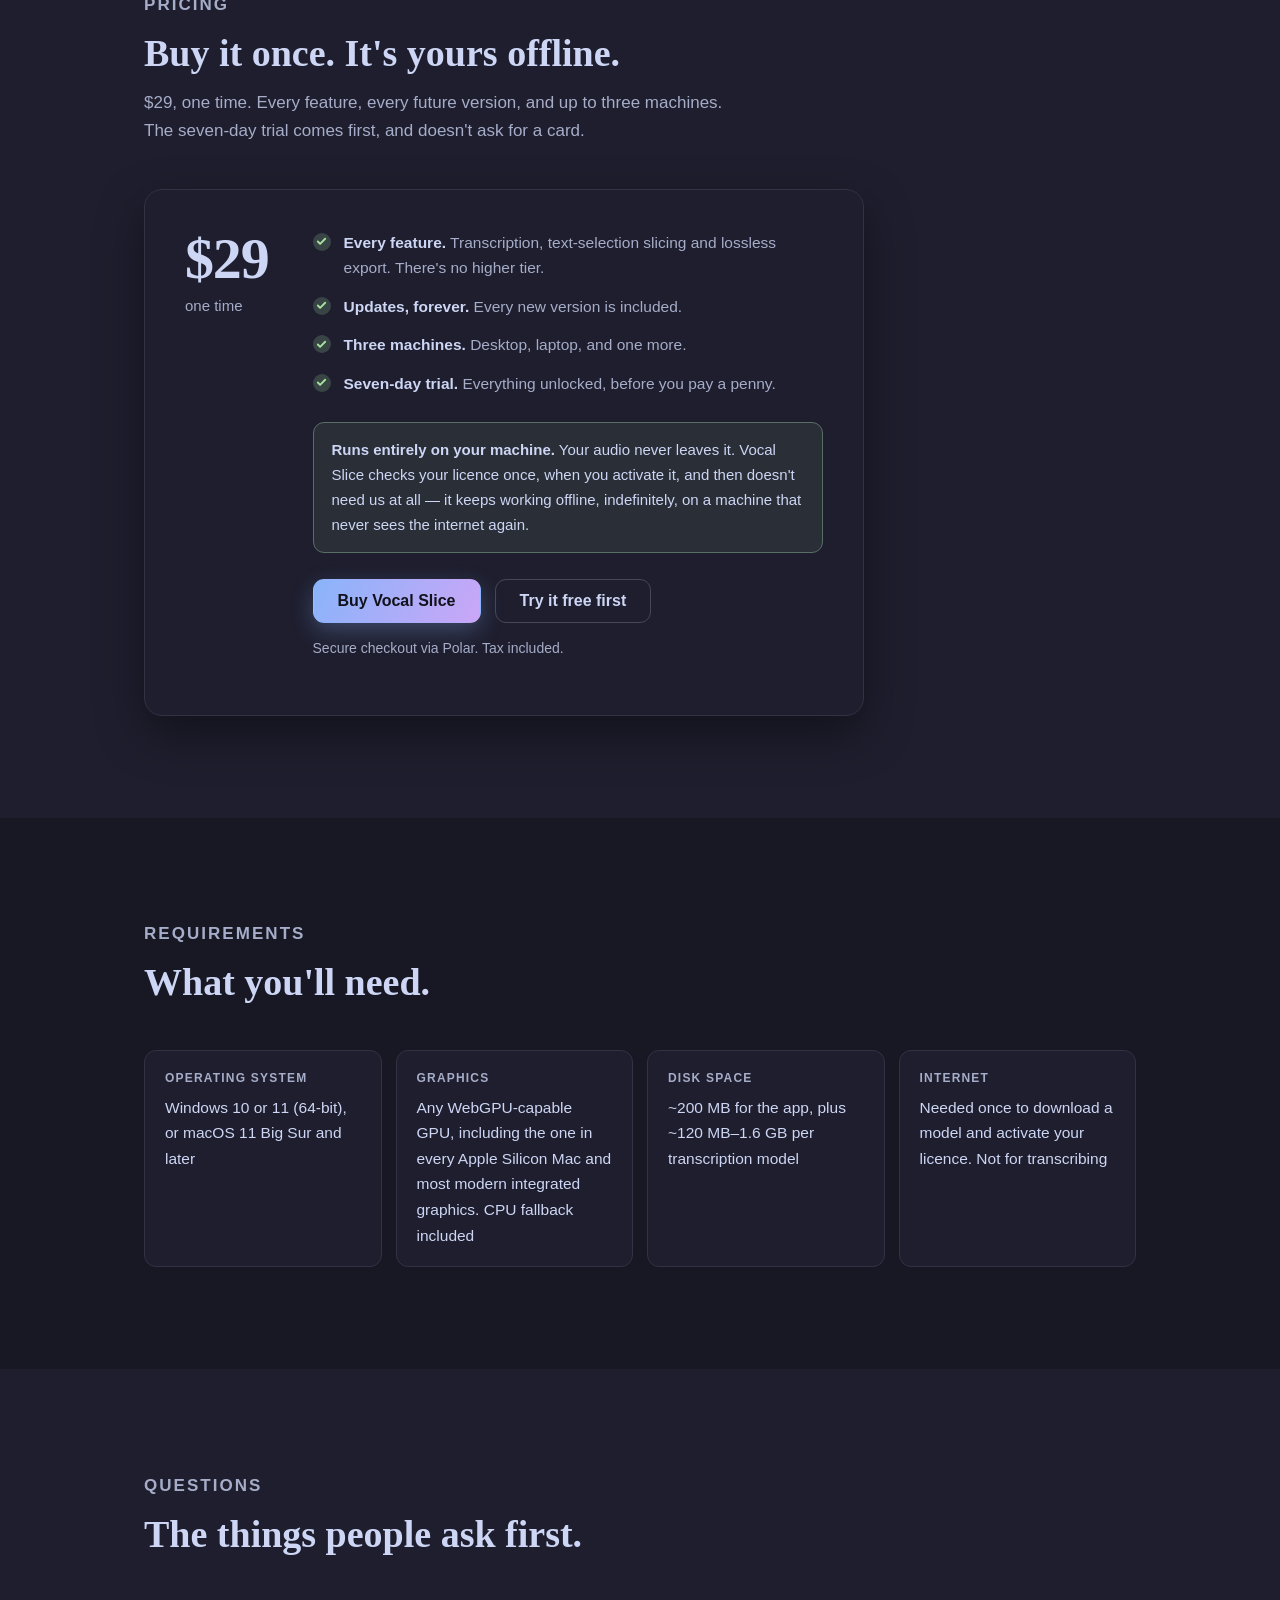
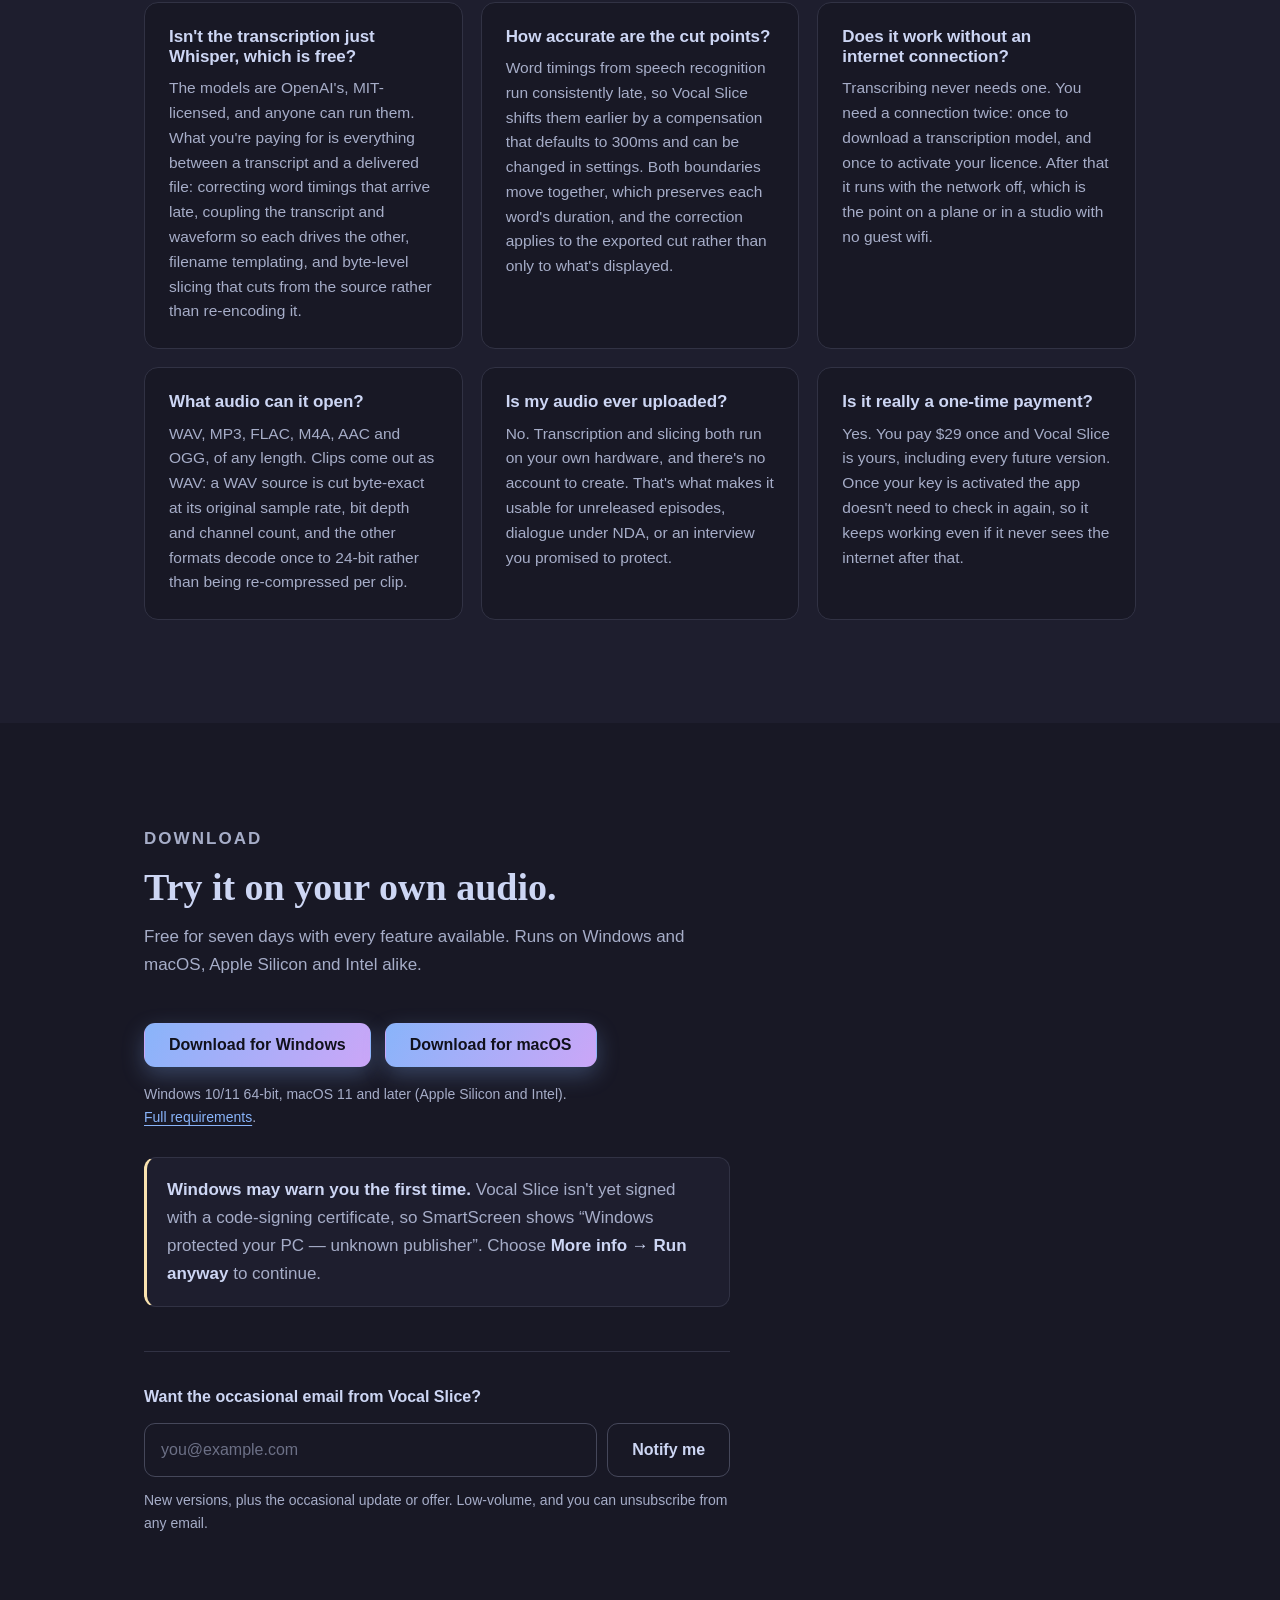
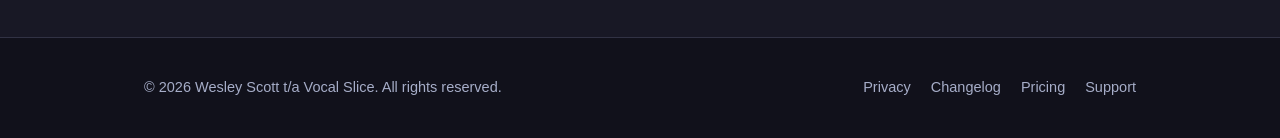
==== commit 6bf265d9: "site copy and changelog" ====
--- a/index.html
+++ b/index.html
@@ -131,7 +131,7 @@
             "name": "Is it really a one-time payment?",
             "acceptedAnswer": {
                 "@type": "Answer",
-                "text": "Yes. You pay $29 once and Vocal Slice is yours, including every future version — there's no renewal, no upgrade fee and no higher tier to move up to. Once your key is activated the app doesn't need to check in again, so it keeps working even if it never sees the internet after that."
+                "text": "Yes. You pay $29 once and Vocal Slice is yours, including every future version. Once your key is activated the app doesn't need to check in again, so it keeps working even if it never sees the internet after that."
             }
         }
     ]
@@ -316,7 +316,7 @@
         <div class="wrap">
             <div class="section-head">
                 <p class="eyebrow">Pricing</p>
-                <h2>Pay once. No subscription.</h2>
+                <h2>Buy it once. It's yours offline.</h2>
                 <p>$29, one time. Every feature, every future version, and up to three machines. The seven-day trial comes first, and doesn't ask for a card.</p>
             </div>
 
@@ -333,7 +333,7 @@
                         </li>
                         <li>
                             <span class="tick" aria-hidden="true"><svg viewBox="0 0 24 24" fill="none" stroke="currentColor" stroke-width="4" stroke-linecap="round" stroke-linejoin="round"><path d="M20 6 9 17l-5-5"></path></svg></span>
-                            <span><strong>Updates, forever.</strong> Every new version is included. There's no renewal and no upgrade fee.</span>
+                            <span><strong>Updates, forever.</strong> Every new version is included.</span>
                         </li>
                         <li>
                             <span class="tick" aria-hidden="true"><svg viewBox="0 0 24 24" fill="none" stroke="currentColor" stroke-width="4" stroke-linecap="round" stroke-linejoin="round"><path d="M20 6 9 17l-5-5"></path></svg></span>
@@ -387,7 +387,7 @@
                 </div>
                 <div>
                     <dt>Disk space</dt>
-                    <dd>~200 MB for the app, plus 75–500 MB per transcription model</dd>
+                    <dd>~200 MB for the app, plus ~120 MB–1.6 GB per transcription model</dd>
                 </div>
                 <div>
                     <dt>Internet</dt>
@@ -431,7 +431,7 @@
                 </div>
                 <div class="feature">
                     <h3>Is it really a one-time payment?</h3>
-                    <p>Yes. You pay $29 once and Vocal Slice is yours, including every future version — there's no renewal, no upgrade fee and no higher tier to move up to. Once your key is activated the app doesn't need to check in again, so it keeps working even if it never sees the internet after that.</p>
+                    <p>Yes. You pay $29 once and Vocal Slice is yours, including every future version. Once your key is activated the app doesn't need to check in again, so it keeps working even if it never sees the internet after that.</p>
                 </div>
             </div>
         </div>
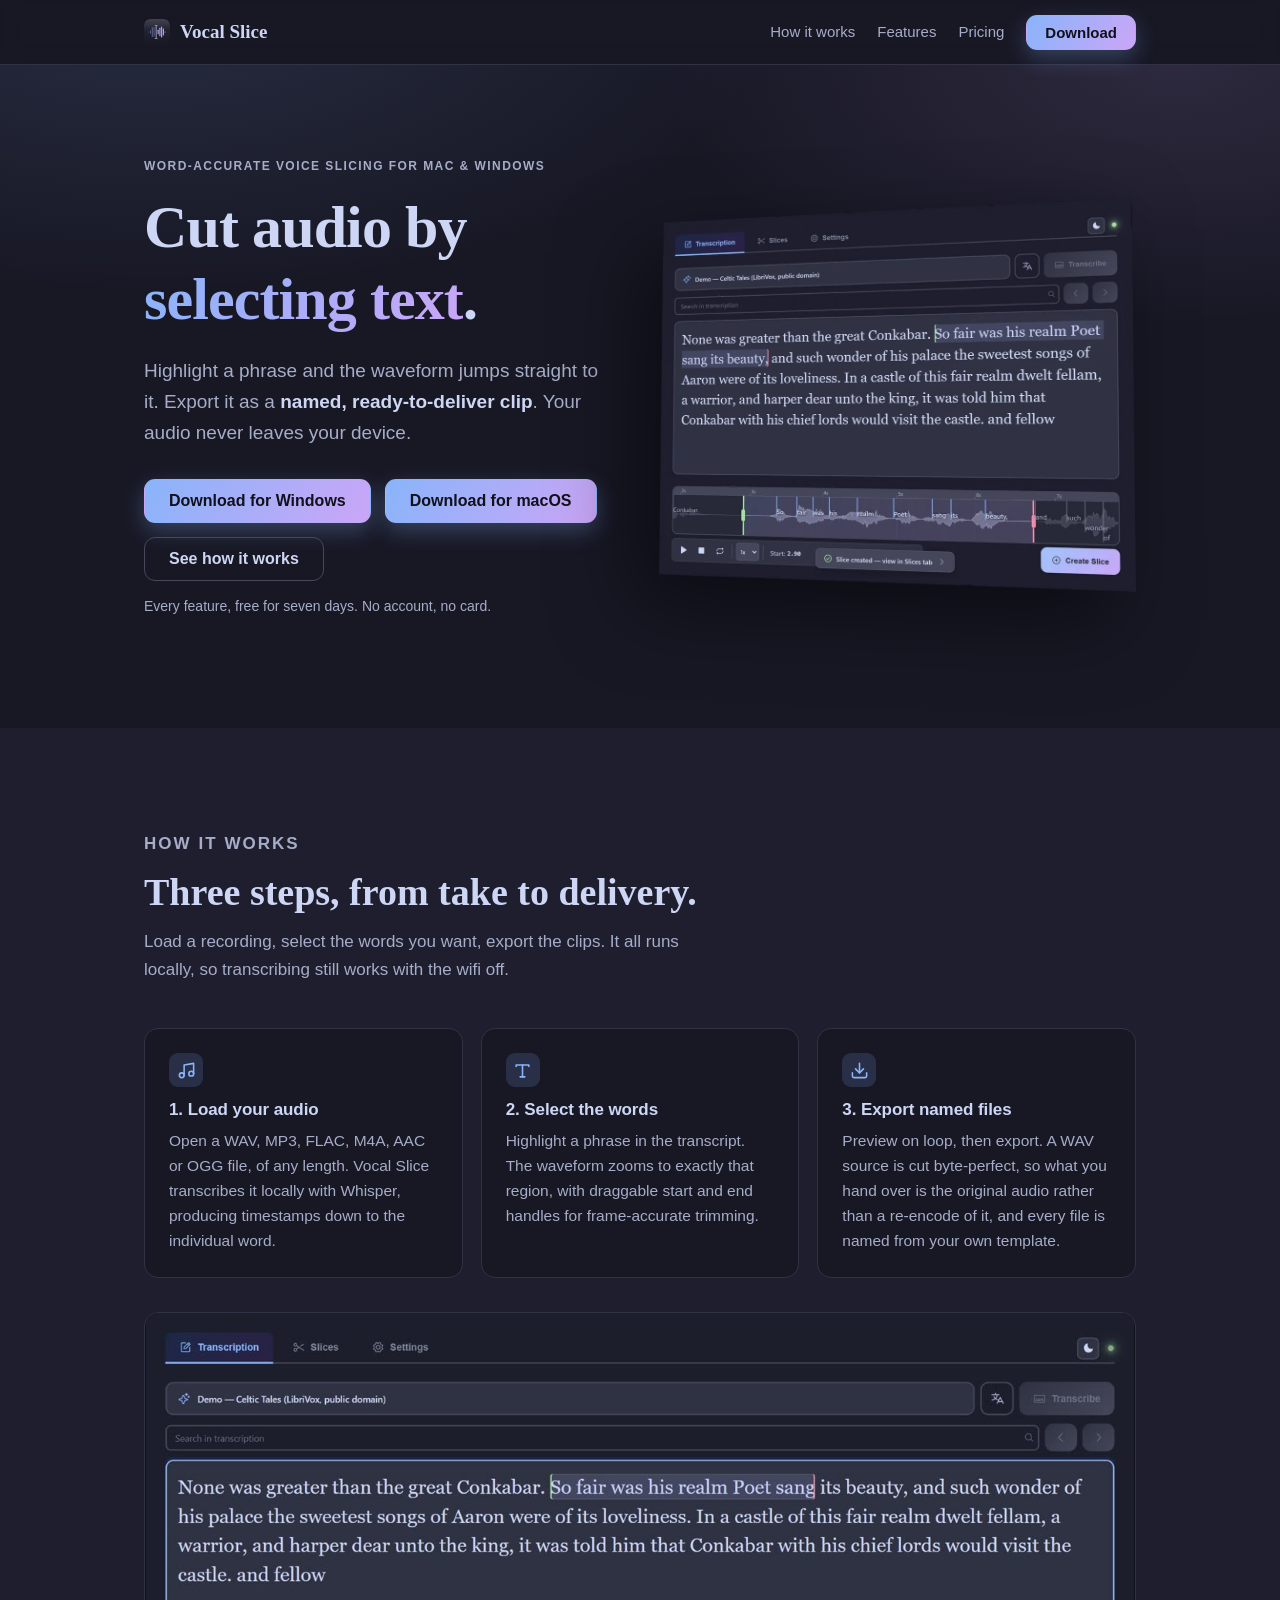
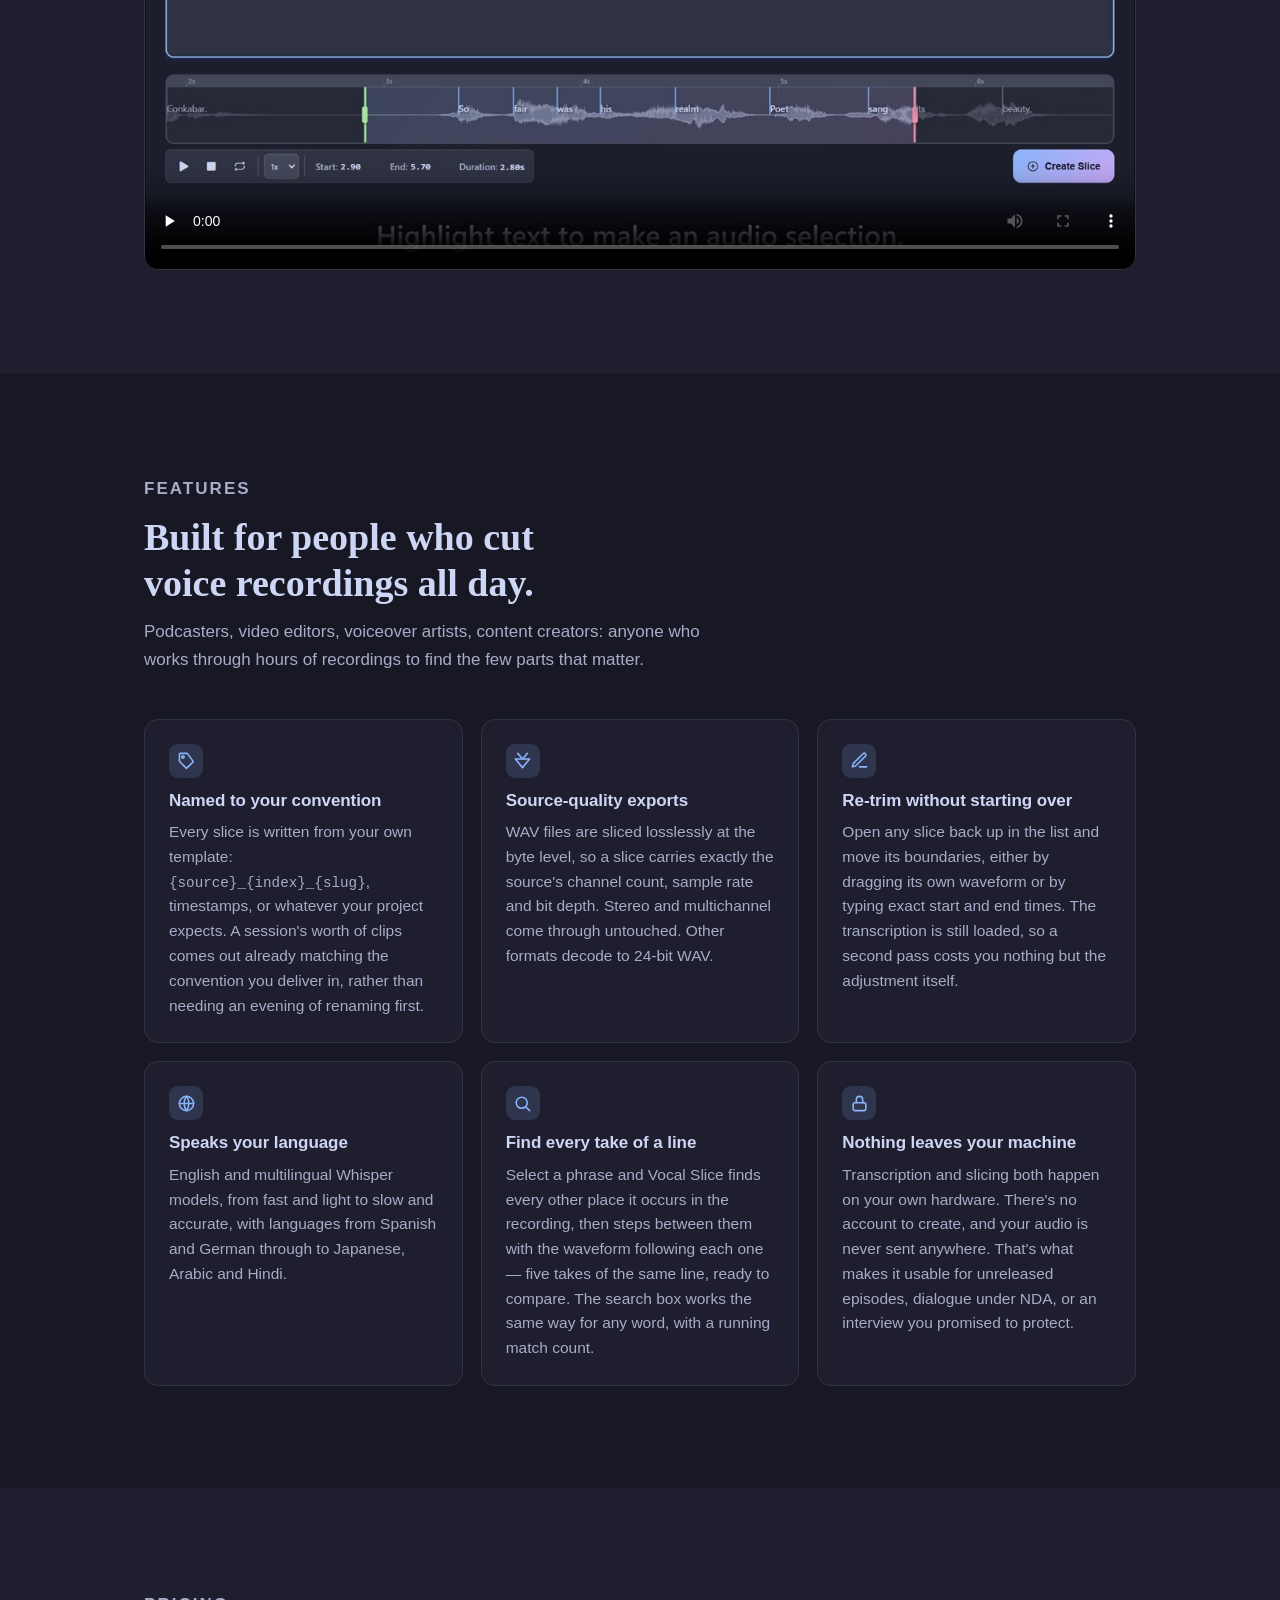
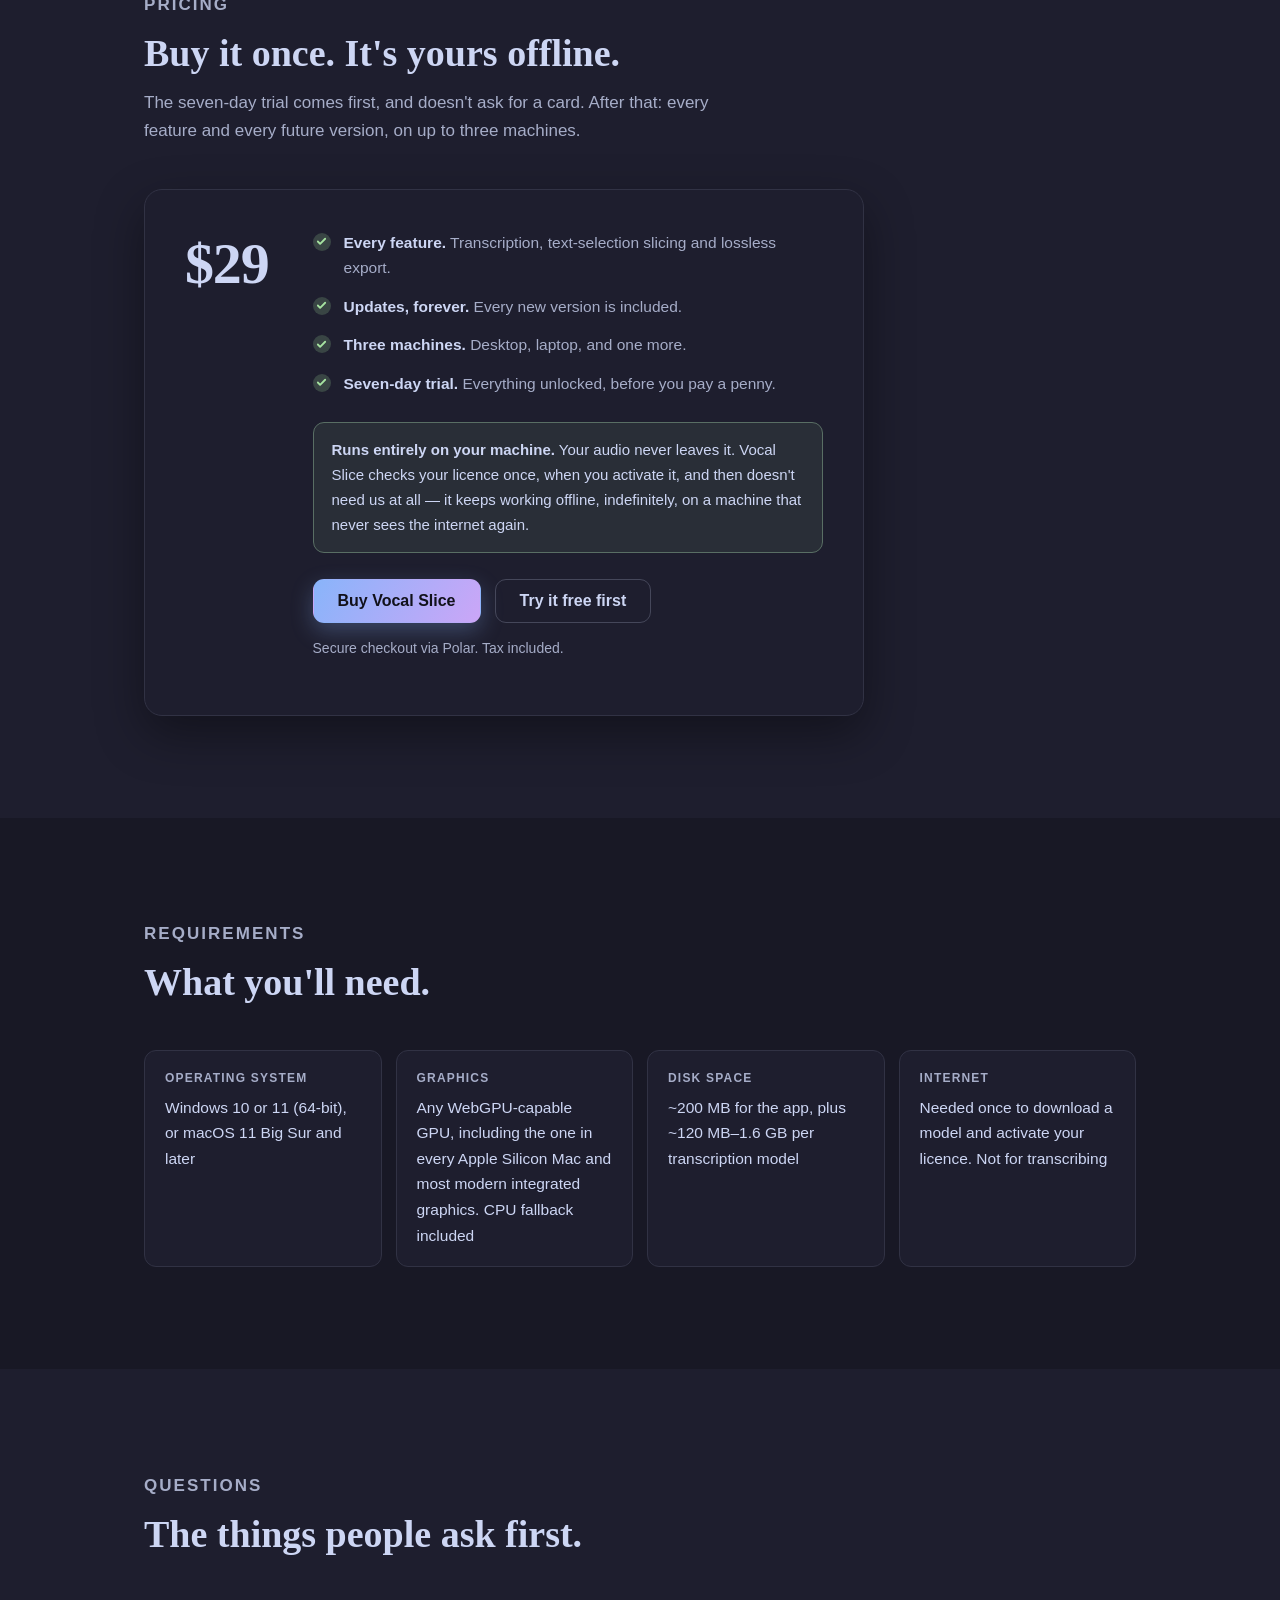
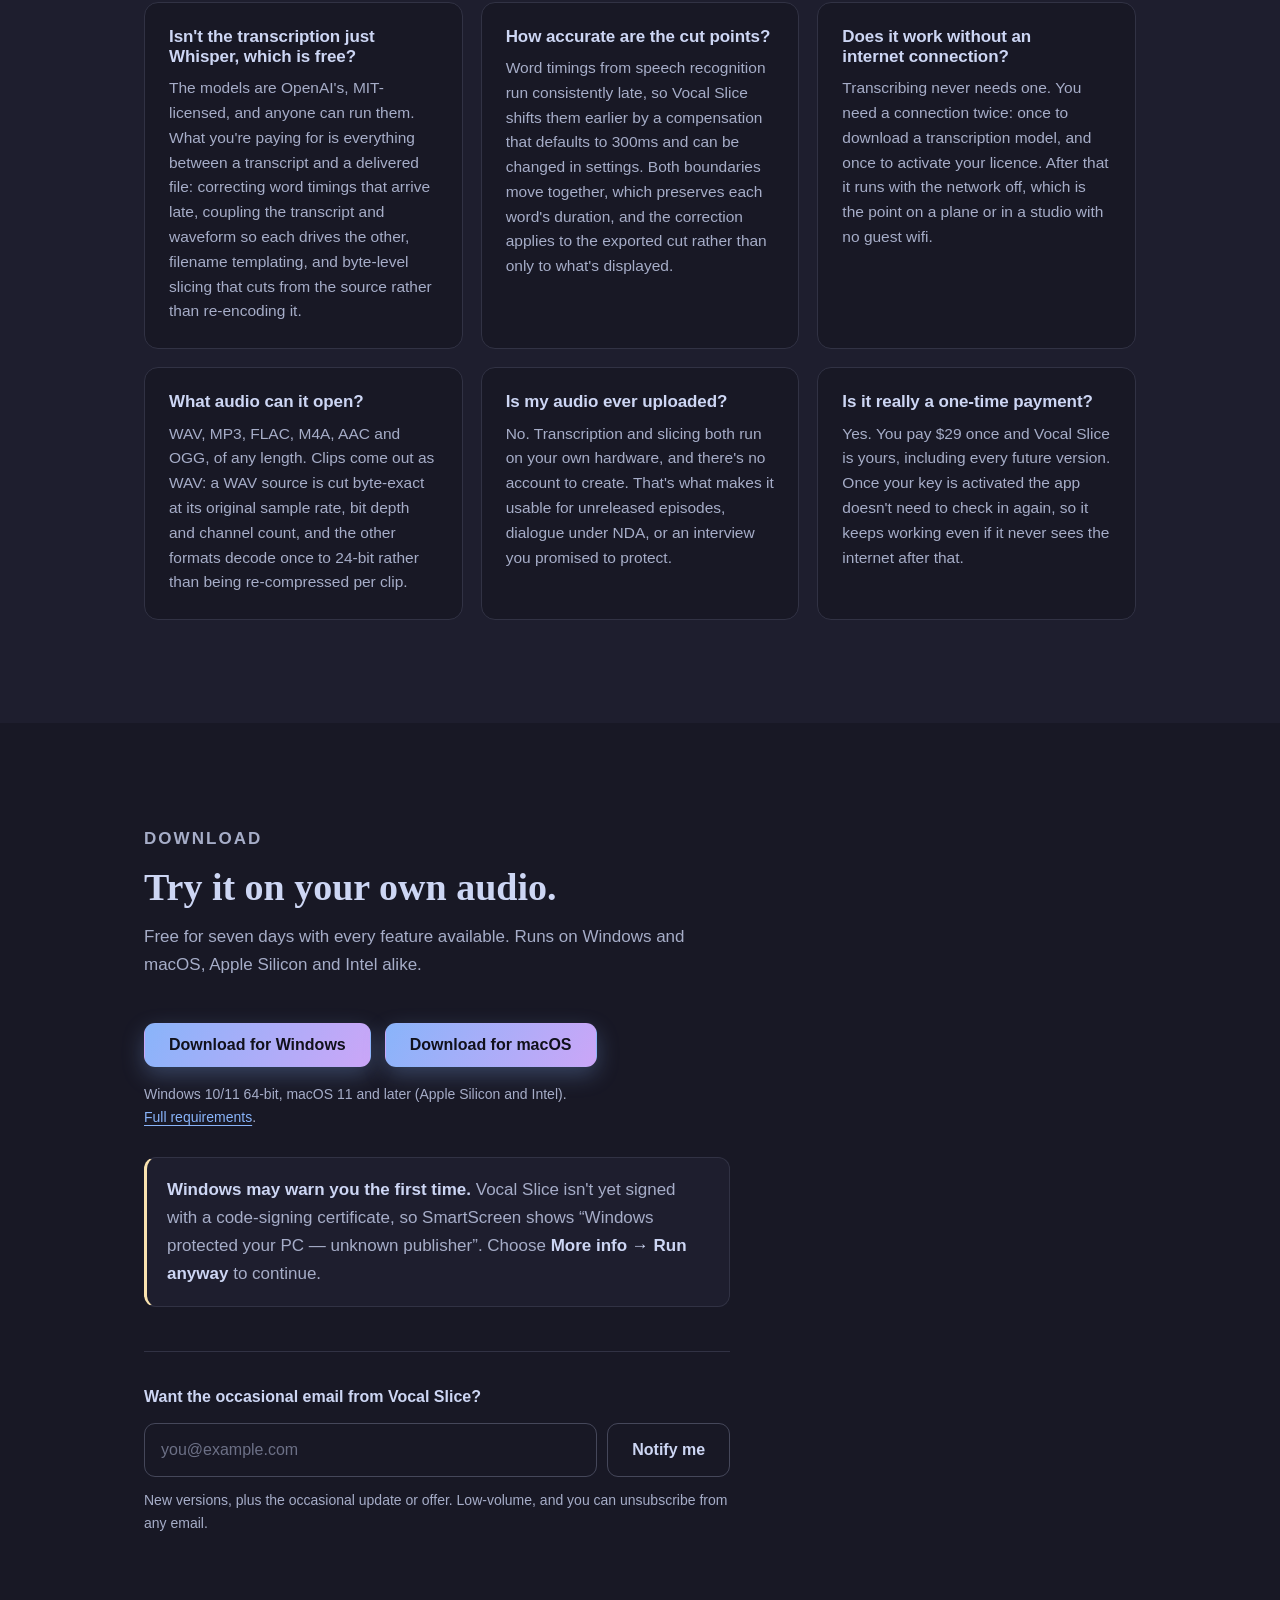
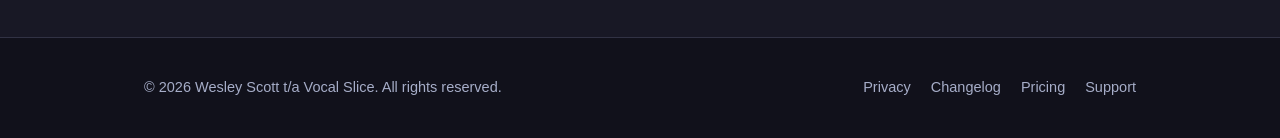
==== commit 9c474ee9: "copy changes" ====
--- a/index.html
+++ b/index.html
@@ -317,19 +317,18 @@
             <div class="section-head">
                 <p class="eyebrow">Pricing</p>
                 <h2>Buy it once. It's yours offline.</h2>
-                <p>$29, one time. Every feature, every future version, and up to three machines. The seven-day trial comes first, and doesn't ask for a card.</p>
+                <p>The seven-day trial comes first, and doesn't ask for a card. After that: every feature and every future version, on up to three machines.</p>
             </div>
 
             <div class="price-card">
                 <div class="price-figure">
                     <span class="price-amount">$29</span>
-                    <span class="price-period">one time</span>
                 </div>
                 <div>
                     <ul class="price-list">
                         <li>
                             <span class="tick" aria-hidden="true"><svg viewBox="0 0 24 24" fill="none" stroke="currentColor" stroke-width="4" stroke-linecap="round" stroke-linejoin="round"><path d="M20 6 9 17l-5-5"></path></svg></span>
-                            <span><strong>Every feature.</strong> Transcription, text-selection slicing and lossless export. There's no higher tier.</span>
+                            <span><strong>Every feature.</strong> Transcription, text-selection slicing and lossless export.</span>
                         </li>
                         <li>
                             <span class="tick" aria-hidden="true"><svg viewBox="0 0 24 24" fill="none" stroke="currentColor" stroke-width="4" stroke-linecap="round" stroke-linejoin="round"><path d="M20 6 9 17l-5-5"></path></svg></span>
--- a/styles.css
+++ b/styles.css
@@ -401,9 +401,18 @@
 
 @media (min-width: 760px) {
     .price-card { grid-template-columns: auto 1fr; align-items: start; gap: 44px; }
-}
-
-.price-figure { display: flex; flex-direction: column; gap: 6px; }
+    /* Optical alignment, only where the figure sits BESIDE the list. align-items: start lines the two
+       boxes up exactly, but .price-list li has line-height 25.575 on font-size 15.5 — 5.04px of
+       half-leading above its text — while .price-amount is line-height: 1 with none. Without this the
+       price reads a few pixels high. Scoped to the two-column layout: in the single-column stack the
+       figure is the first child and this would just be extra padding. */
+    .price-figure { margin-top: 5px; }
+}
+
+/* Still flex, though it holds a single child since the "one time" label came out: it is what makes
+   .price-amount a block-level flex item, so its box is exactly its line-height: 1 and nothing else.
+   As an inline span it would pick up the parent's line-height strut and gain leading of its own. */
+.price-figure { display: flex; flex-direction: column; }
 
 .price-amount {
     font-family: var(--serif);
@@ -413,8 +422,6 @@
     letter-spacing: -0.02em;
     font-variant-numeric: tabular-nums;
 }
-
-.price-period { color: var(--subtext0); font-size: 15px; }
 
 .price-list { margin: 0; padding: 0; list-style: none; display: grid; gap: 13px; }
 
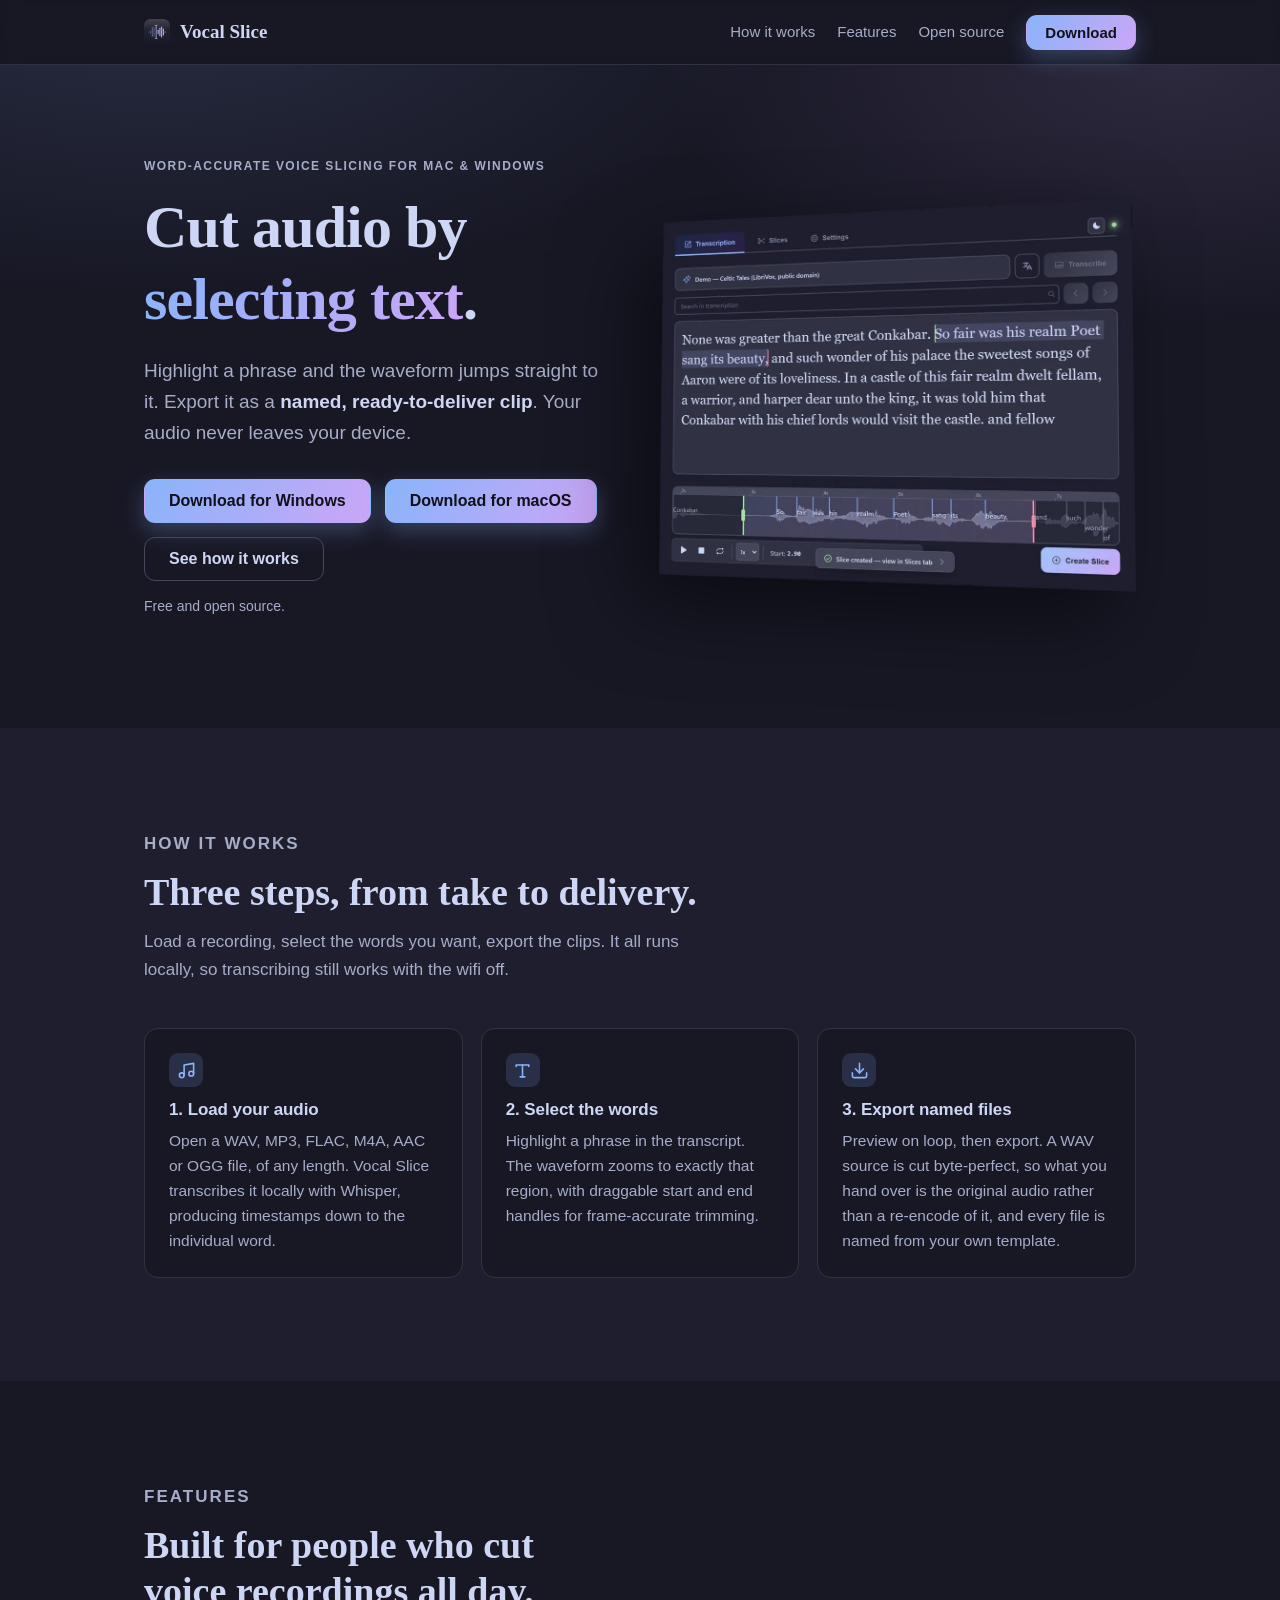
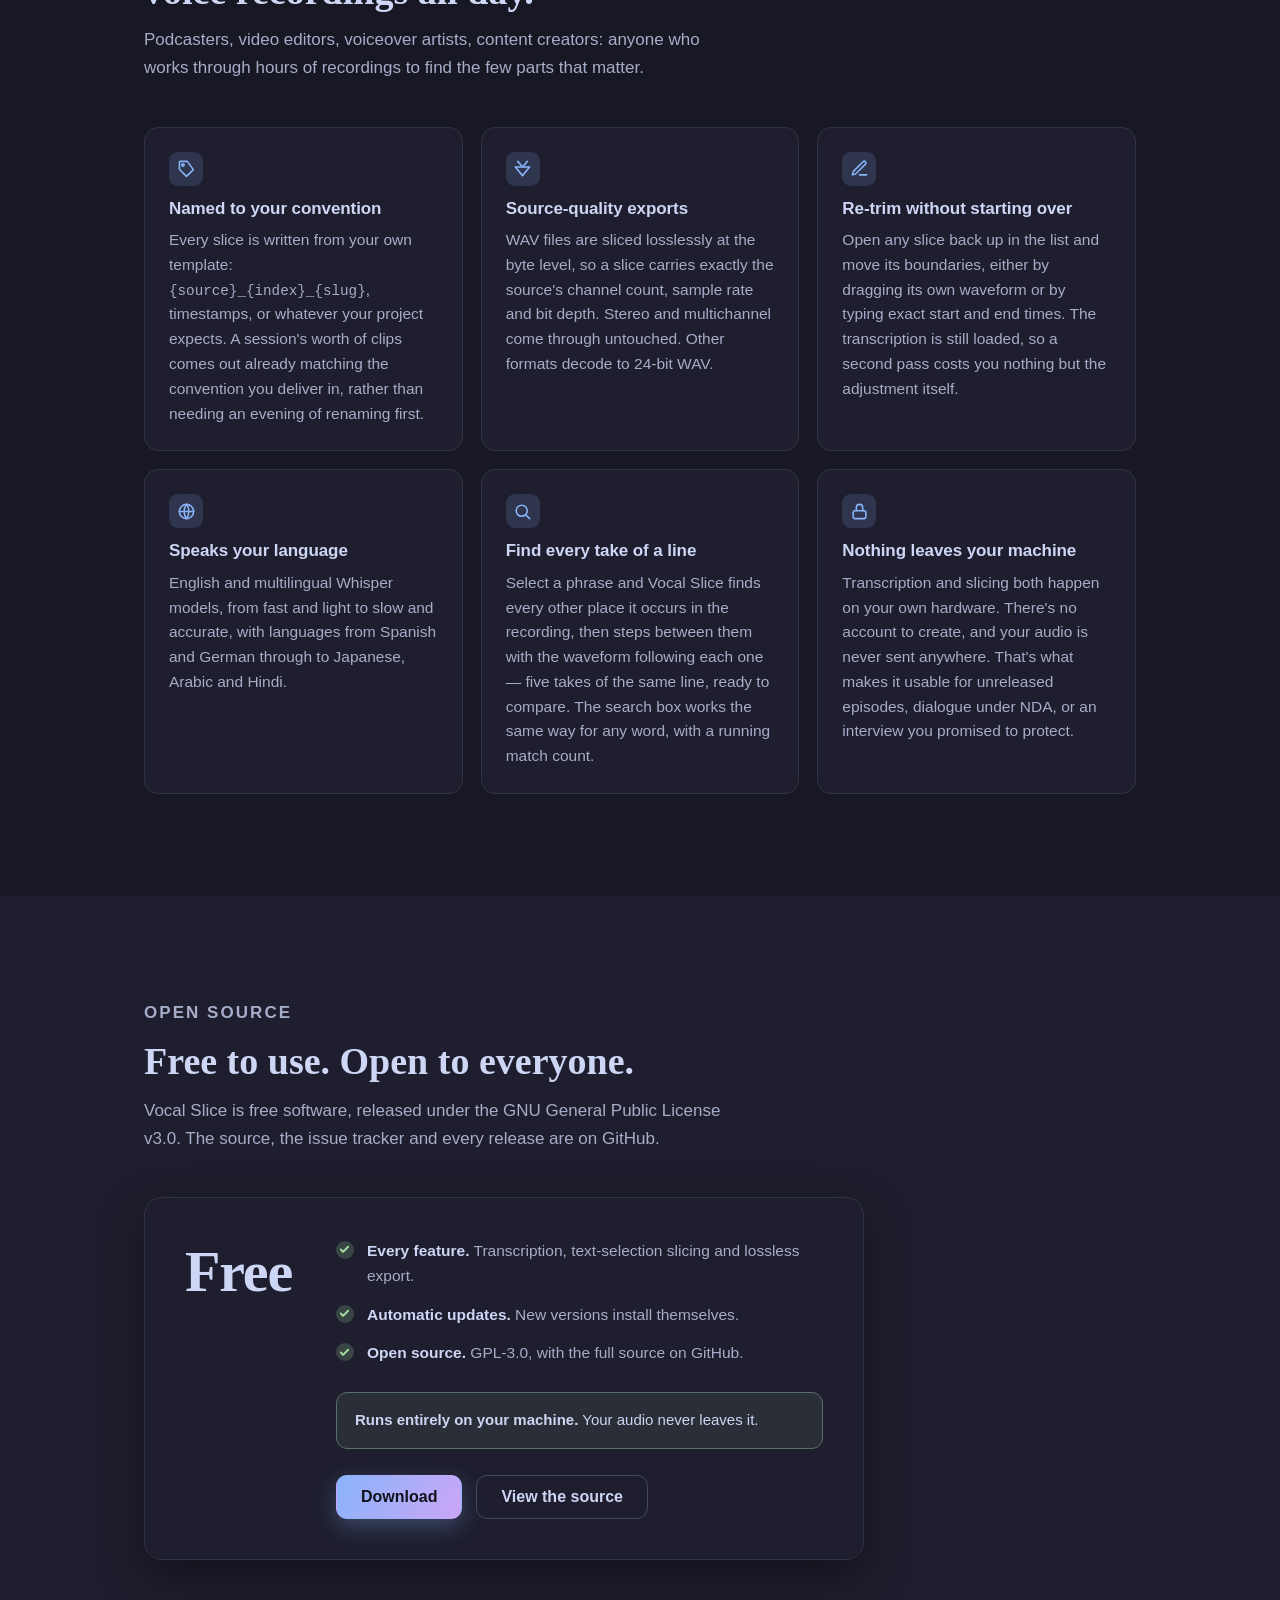
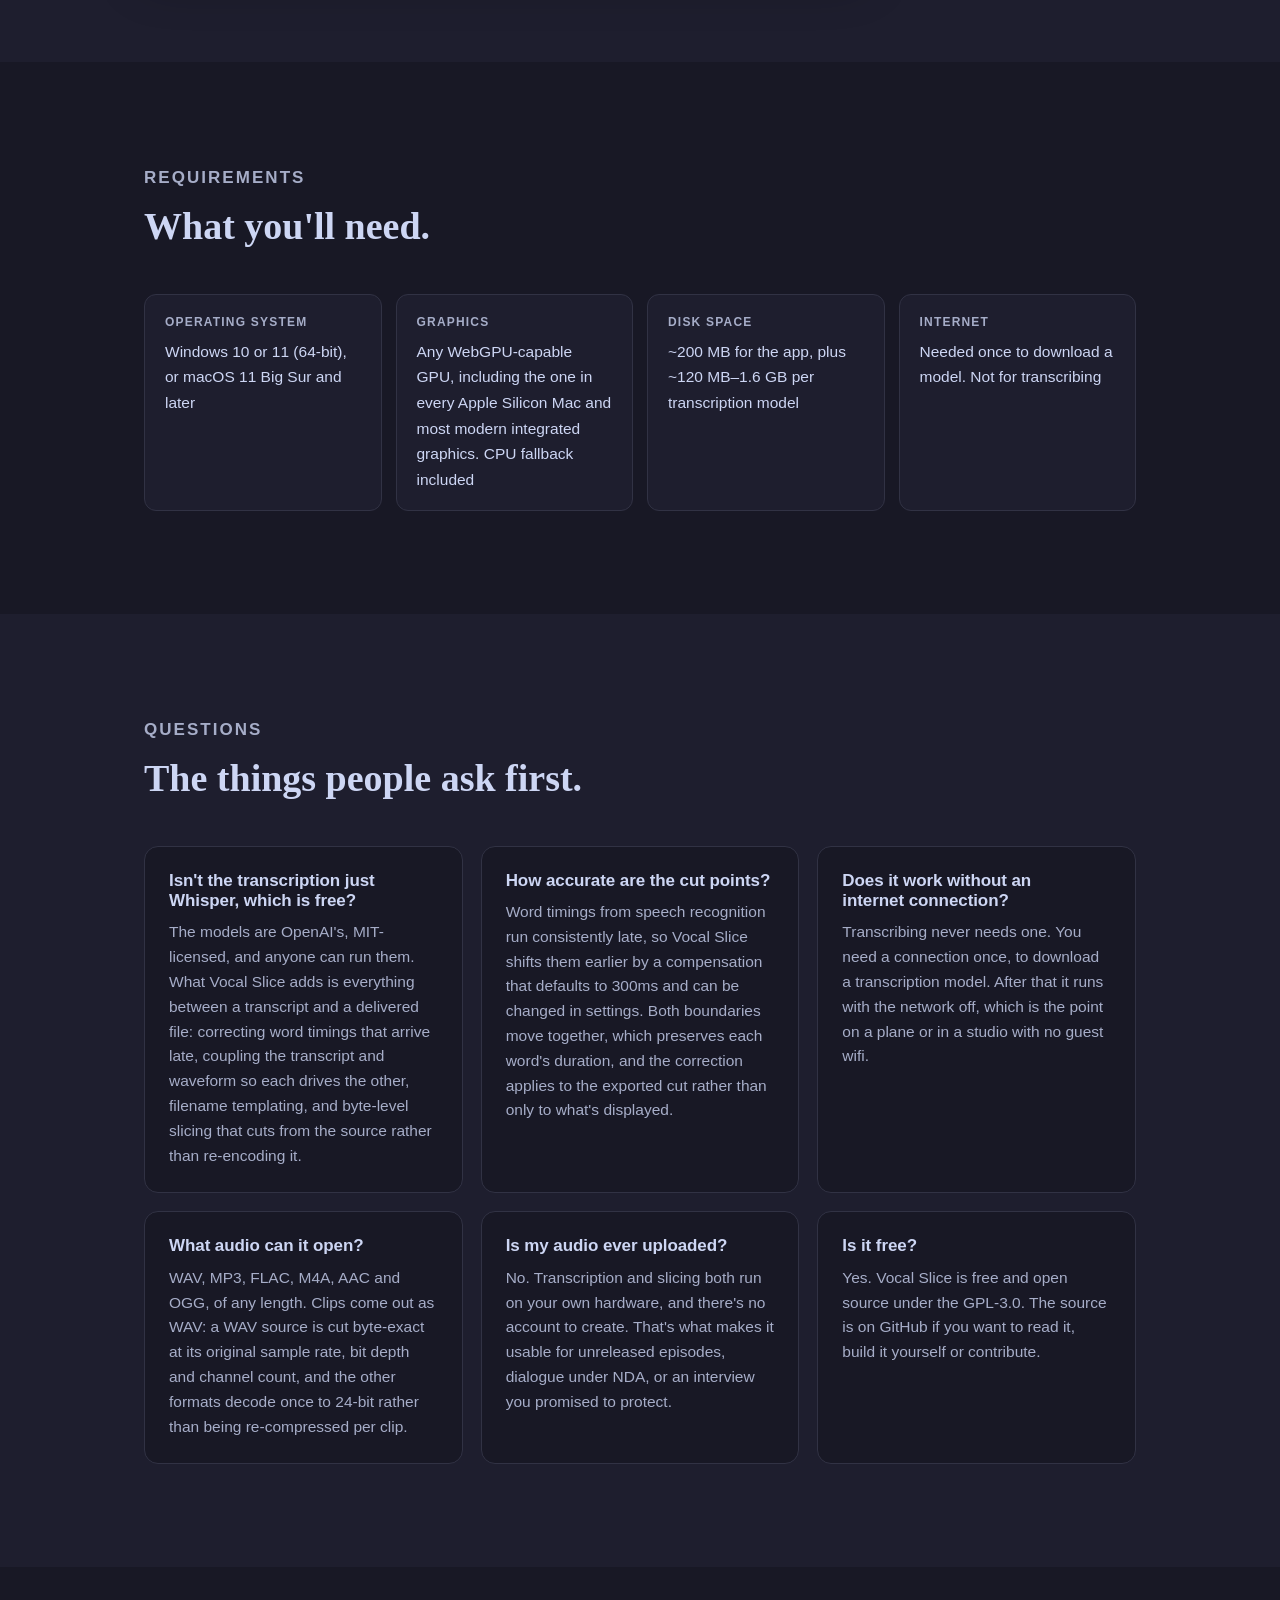
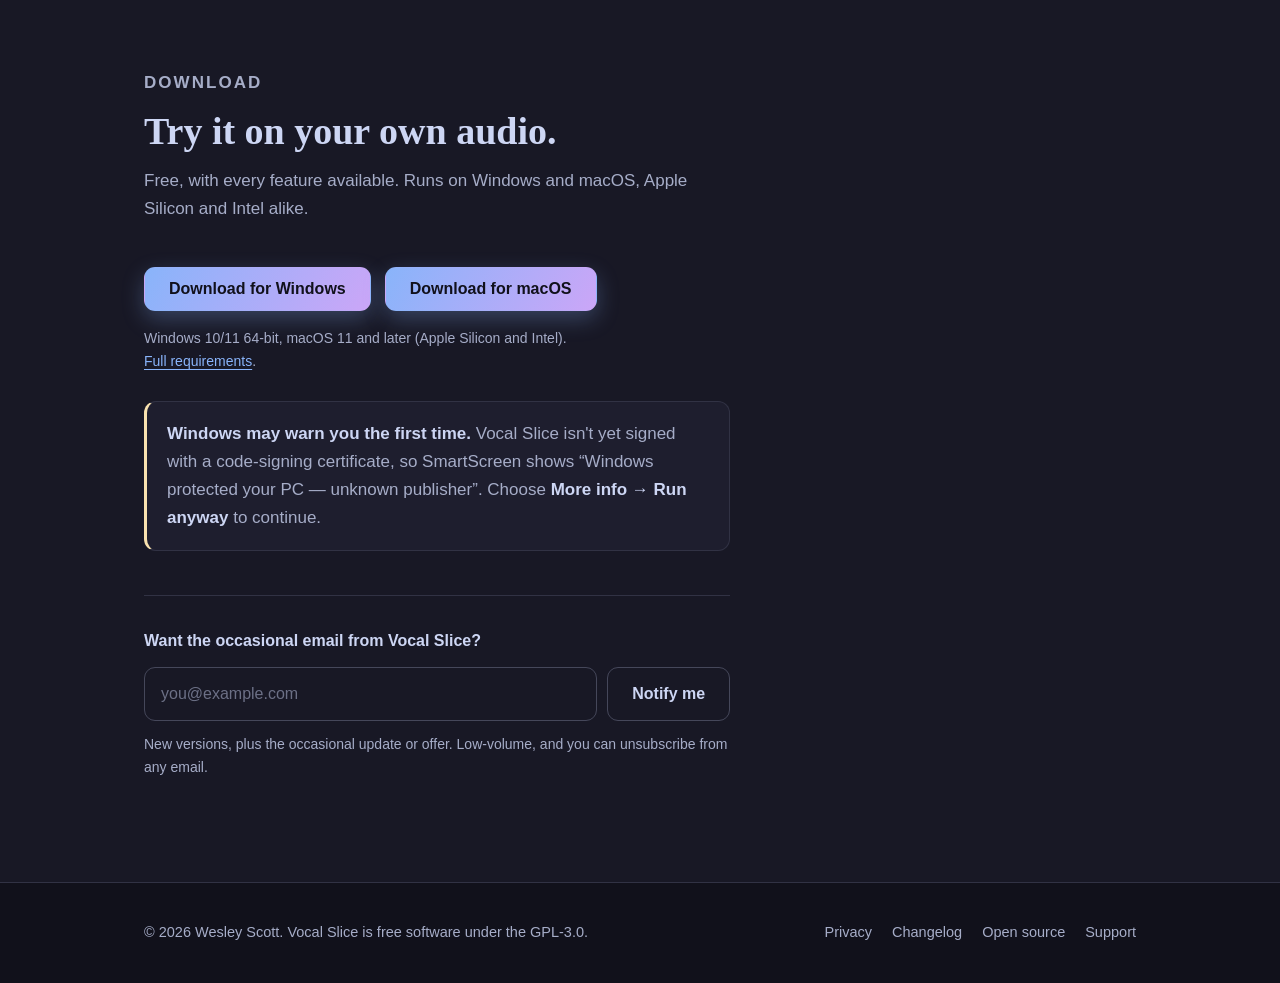
==== commit 589b8b82: "Vocal Slice is now free and open source Replace pricing with an open-source section, drop the Polar " ====
--- a/index.html
+++ b/index.html
@@ -40,8 +40,8 @@
 <meta property="og:image:alt" content="Vocal Slice — cut audio by selecting text.">
 <meta name="twitter:card" content="summary_large_image">
 
-<!-- softwareVersion and aggregateRating are omitted on purpose; keep the price in step with
-     store-copy.md. See NOTES.md. -->
+<!-- softwareVersion and aggregateRating are omitted on purpose. Vocal Slice is free (price 0).
+     See NOTES.md. -->
 <script type="application/ld+json">
 {
     "@context": "https://schema.org",
@@ -60,11 +60,14 @@
     },
     "offers": {
         "@type": "Offer",
-        "price": "29",
+        "price": "0",
         "priceCurrency": "USD",
         "availability": "https://schema.org/InStock",
-        "url": "https://vocalslice.com/#pricing"
+        "url": "https://vocalslice.com/#download"
     },
+    "license": "https://www.gnu.org/licenses/gpl-3.0.html",
+    "codeRepository": "https://github.com/terranivium/vocal-slice",
+    "isAccessibleForFree": true,
     "featureList": [
         "Transcribes locally with Whisper; audio never leaves the device",
         "Cut clips by selecting words in the transcript",
@@ -91,7 +94,7 @@
             "name": "Isn't the transcription just Whisper, which is free?",
             "acceptedAnswer": {
                 "@type": "Answer",
-                "text": "The models are OpenAI's, MIT-licensed, and anyone can run them. What you're paying for is everything between a transcript and a delivered file: correcting word timings that arrive late, coupling the transcript and waveform so each drives the other, filename templating, and byte-level slicing that cuts from the source rather than re-encoding it."
+                "text": "The models are OpenAI's, MIT-licensed, and anyone can run them. What Vocal Slice adds is everything between a transcript and a delivered file: correcting word timings that arrive late, coupling the transcript and waveform so each drives the other, filename templating, and byte-level slicing that cuts from the source rather than re-encoding it."
             }
         },
         {
@@ -107,7 +110,7 @@
             "name": "Does it work without an internet connection?",
             "acceptedAnswer": {
                 "@type": "Answer",
-                "text": "Transcribing never needs one. You need a connection twice: once to download a transcription model, and once to activate your licence. After that it runs with the network off, which is the point on a plane or in a studio with no guest wifi."
+                "text": "Transcribing never needs one. You need a connection once, to download a transcription model. After that it runs with the network off, which is the point on a plane or in a studio with no guest wifi."
             }
         },
         {
@@ -128,10 +131,10 @@
         },
         {
             "@type": "Question",
-            "name": "Is it really a one-time payment?",
+            "name": "Is it free?",
             "acceptedAnswer": {
                 "@type": "Answer",
-                "text": "Yes. You pay $29 once and Vocal Slice is yours, including every future version. Once your key is activated the app doesn't need to check in again, so it keeps working even if it never sees the internet after that."
+                "text": "Yes. Vocal Slice is free and open source under the GPL-3.0. The source is on GitHub if you want to read it, build it yourself or contribute."
             }
         }
     ]
@@ -150,7 +153,7 @@
         <nav class="nav" aria-label="Primary">
             <a href="#how">How it works</a>
             <a href="#features">Features</a>
-            <a href="#pricing">Pricing</a>
+            <a href="#open-source">Open source</a>
             <!-- Swaps to "Get notified" on phones (≤700px). -->
             <a class="btn btn-primary nav-download" href="#download" style="padding:9px 18px;font-size:15px;">Download</a>
             <a class="btn btn-primary nav-notify" href="#notify" style="padding:9px 18px;font-size:15px;">Get notified</a>
@@ -173,11 +176,11 @@
                 <!-- Both platform buttons ship in the markup so this works without JavaScript. -->
                 <div class="btn-row">
                     <a class="btn btn-primary" data-dl="win"
-                       href="https://github.com/terranivium/vocal-slice-releases/releases/latest/download/VocalSlice-Setup.exe">
+                       href="https://github.com/terranivium/vocal-slice/releases/latest/download/VocalSlice-Setup.exe">
                         Download for Windows
                     </a>
                     <a class="btn btn-primary" data-dl="mac"
-                       href="https://github.com/terranivium/vocal-slice-releases/releases/latest/download/VocalSlice.dmg">
+                       href="https://github.com/terranivium/vocal-slice/releases/latest/download/VocalSlice.dmg">
                         Download for macOS
                     </a>
                     <!-- Phones only (≤700px), where the download buttons are hidden. -->
@@ -185,11 +188,11 @@
                     <a class="btn btn-ghost" href="#how">See how it works</a>
                 </div>
                 <p class="btn-note">
-                    Every feature, free for seven days. No account, no card.
+                    Free and open source.
                     <span class="dl-alt dl-alt-mac">Also for <a data-dl-alt="mac"
-                       href="https://github.com/terranivium/vocal-slice-releases/releases/latest/download/VocalSlice.dmg">macOS</a>.</span>
+                       href="https://github.com/terranivium/vocal-slice/releases/latest/download/VocalSlice.dmg">macOS</a>.</span>
                     <span class="dl-alt dl-alt-win">Also for <a data-dl-alt="win"
-                       href="https://github.com/terranivium/vocal-slice-releases/releases/latest/download/VocalSlice-Setup.exe">Windows</a>.</span>
+                       href="https://github.com/terranivium/vocal-slice/releases/latest/download/VocalSlice-Setup.exe">Windows</a>.</span>
                 </p>
             </div>
 
@@ -232,25 +235,6 @@
                     <h3>3. Export named files</h3>
                     <p>Preview on loop, then export. A WAV source is cut byte-perfect, so what you hand over is the original audio rather than a re-encode of it, and every file is named from your own template.</p>
                 </div>
-            </div>
-
-            <!-- Two elements, swapped by CSS at 700px: `media` on <source> is ignored inside <video>.
-                 preload="none" keeps both files unfetched until play. See NOTES.md. -->
-            <div class="video">
-                <video class="video-wide" controls preload="none" playsinline
-                       poster="video-poster.jpg" width="1920" height="1080">
-                    <source src="press/video/vocal-slice.webm" type="video/webm">
-                    <source src="press/video/vocal-slice.mp4" type="video/mp4">
-                    <p>Your browser can't play this video.
-                        <a href="press/video/vocal-slice.mp4">Download it instead</a>.</p>
-                </video>
-                <!-- mp4 only: build-video.mjs writes a webm for the 16:9 cut alone. -->
-                <video class="video-square" controls preload="none" playsinline
-                       poster="video-poster-1x1.jpg" width="1080" height="1080">
-                    <source src="press/video/vocal-slice-1x1.mp4" type="video/mp4">
-                    <p>Your browser can't play this video.
-                        <a href="press/video/vocal-slice-1x1.mp4">Download it instead</a>.</p>
-                </video>
             </div>
         </div>
     </section>
@@ -311,18 +295,19 @@
         </div>
     </section>
 
-    <!-- Pricing -->
-    <section class="section section-alt" id="pricing">
+    <!-- Open source. Was the pricing section until 2.x, when the app went free (GPL-3.0); the
+         .price-* classes are kept because the card layout is unchanged. -->
+    <section class="section section-alt" id="open-source">
         <div class="wrap">
             <div class="section-head">
-                <p class="eyebrow">Pricing</p>
-                <h2>Buy it once. It's yours offline.</h2>
-                <p>The seven-day trial comes first, and doesn't ask for a card. After that: every feature and every future version, on up to three machines.</p>
+                <p class="eyebrow">Open source</p>
+                <h2>Free to use. Open to everyone.</h2>
+                <p>Vocal Slice is free software, released under the GNU General Public License v3.0. The source, the issue tracker and every release are on GitHub.</p>
             </div>
 
             <div class="price-card">
                 <div class="price-figure">
-                    <span class="price-amount">$29</span>
+                    <span class="price-amount">Free</span>
                 </div>
                 <div>
                     <ul class="price-list">
@@ -332,36 +317,22 @@
                         </li>
                         <li>
                             <span class="tick" aria-hidden="true"><svg viewBox="0 0 24 24" fill="none" stroke="currentColor" stroke-width="4" stroke-linecap="round" stroke-linejoin="round"><path d="M20 6 9 17l-5-5"></path></svg></span>
-                            <span><strong>Updates, forever.</strong> Every new version is included.</span>
+                            <span><strong>Automatic updates.</strong> New versions install themselves.</span>
                         </li>
                         <li>
                             <span class="tick" aria-hidden="true"><svg viewBox="0 0 24 24" fill="none" stroke="currentColor" stroke-width="4" stroke-linecap="round" stroke-linejoin="round"><path d="M20 6 9 17l-5-5"></path></svg></span>
-                            <span><strong>Three machines.</strong> Desktop, laptop, and one more.</span>
-                        </li>
-                        <li>
-                            <span class="tick" aria-hidden="true"><svg viewBox="0 0 24 24" fill="none" stroke="currentColor" stroke-width="4" stroke-linecap="round" stroke-linejoin="round"><path d="M20 6 9 17l-5-5"></path></svg></span>
-                            <span><strong>Seven-day trial.</strong> Everything unlocked, before you pay a penny.</span>
+                            <span><strong>Open source.</strong> GPL-3.0, with the full source on GitHub.</span>
                         </li>
                     </ul>
 
                     <p class="price-promise">
                         <strong>Runs entirely on your machine.</strong> Your audio never leaves it.
-                        Vocal Slice checks your licence once, when you activate it, and then doesn't
-                        need us at all — it keeps working offline, indefinitely, on a machine that
-                        never sees the internet again.
                     </p>
 
-                    <!-- Unchanged by the move to a one-time purchase: this checkout link was repointed
-                         at the new product in Polar rather than replaced, so the URL, the reference_id
-                         attribution and utmcheck's allowlist all carry on untouched.
-                         Query params are checkout attribution; the script below suffixes them. See NOTES.md. -->
                     <div class="price-cta btn-row">
-                        <a class="btn btn-primary" href="https://buy.polar.sh/polar_cl_eLNDkkLGv5AlTygW2AFVbkROzsijcPM5mDtYd2iOR0i?utm_source=site&amp;utm_medium=pricing&amp;reference_id=web-pricing">Buy Vocal Slice</a>
-                        <a class="btn btn-ghost" href="#download">Try it free first</a>
-                    </div>
-                    <!-- The Polar product is tax-inclusive: the buyer pays exactly $29 anywhere. Re-check
-                         this on the new one-time product — it is a per-product setting, not an org one. -->
-                    <p class="btn-note">Secure checkout via Polar. Tax included.</p>
+                        <a class="btn btn-primary" href="#download">Download</a>
+                        <a class="btn btn-ghost" href="https://github.com/terranivium/vocal-slice" rel="noopener">View the source</a>
+                    </div>
                 </div>
             </div>
         </div>
@@ -390,7 +361,7 @@
                 </div>
                 <div>
                     <dt>Internet</dt>
-                    <dd>Needed once to download a model and activate your licence. Not for transcribing</dd>
+                    <dd>Needed once to download a model. Not for transcribing</dd>
                 </div>
             </dl>
         </div>
@@ -410,7 +381,7 @@
             <div class="features">
                 <div class="feature">
                     <h3>Isn't the transcription just Whisper, which is free?</h3>
-                    <p>The models are OpenAI's, MIT-licensed, and anyone can run them. What you're paying for is everything between a transcript and a delivered file: correcting word timings that arrive late, coupling the transcript and waveform so each drives the other, filename templating, and byte-level slicing that cuts from the source rather than re-encoding it.</p>
+                    <p>The models are OpenAI's, MIT-licensed, and anyone can run them. What Vocal Slice adds is everything between a transcript and a delivered file: correcting word timings that arrive late, coupling the transcript and waveform so each drives the other, filename templating, and byte-level slicing that cuts from the source rather than re-encoding it.</p>
                 </div>
                 <div class="feature">
                     <h3>How accurate are the cut points?</h3>
@@ -418,7 +389,7 @@
                 </div>
                 <div class="feature">
                     <h3>Does it work without an internet connection?</h3>
-                    <p>Transcribing never needs one. You need a connection twice: once to download a transcription model, and once to activate your licence. After that it runs with the network off, which is the point on a plane or in a studio with no guest wifi.</p>
+                    <p>Transcribing never needs one. You need a connection once, to download a transcription model. After that it runs with the network off, which is the point on a plane or in a studio with no guest wifi.</p>
                 </div>
                 <div class="feature">
                     <h3>What audio can it open?</h3>
@@ -429,8 +400,8 @@
                     <p>No. Transcription and slicing both run on your own hardware, and there's no account to create. That's what makes it usable for unreleased episodes, dialogue under NDA, or an interview you promised to protect.</p>
                 </div>
                 <div class="feature">
-                    <h3>Is it really a one-time payment?</h3>
-                    <p>Yes. You pay $29 once and Vocal Slice is yours, including every future version. Once your key is activated the app doesn't need to check in again, so it keeps working even if it never sees the internet after that.</p>
+                    <h3>Is it free?</h3>
+                    <p>Yes. Vocal Slice is free and open source under the GPL-3.0. The source is on GitHub if you want to read it, build it yourself or contribute.</p>
                 </div>
             </div>
         </div>
@@ -443,18 +414,18 @@
                 <p class="eyebrow">Download</p>
                 <h2>Try it on your own audio.</h2>
                 <p>
-                    Free for seven days with every feature available. Runs on Windows and macOS,
+                    Free, with every feature available. Runs on Windows and macOS,
                     Apple Silicon and Intel alike.
                 </p>
             </div>
 
             <div class="btn-row">
                 <a class="btn btn-primary" data-dl="win"
-                   href="https://github.com/terranivium/vocal-slice-releases/releases/latest/download/VocalSlice-Setup.exe">
+                   href="https://github.com/terranivium/vocal-slice/releases/latest/download/VocalSlice-Setup.exe">
                     Download for Windows
                 </a>
                 <a class="btn btn-primary" data-dl="mac"
-                   href="https://github.com/terranivium/vocal-slice-releases/releases/latest/download/VocalSlice.dmg">
+                   href="https://github.com/terranivium/vocal-slice/releases/latest/download/VocalSlice.dmg">
                     Download for macOS
                 </a>
             </div>
@@ -500,11 +471,11 @@
 
 <footer class="site-footer">
     <div class="wrap">
-        <span>© 2026 Wesley Scott t/a Vocal Slice. All rights reserved.</span>
+        <span>© 2026 Wesley Scott. Vocal Slice is free software under the <a href="https://github.com/terranivium/vocal-slice/blob/HEAD/LICENSE">GPL-3.0</a>.</span>
         <span class="footer-links">
             <a href="privacy.html">Privacy</a>
             <a href="changelog.html">Changelog</a>
-            <a href="#pricing">Pricing</a>
+            <a href="#open-source">Open source</a>
             <a href="mailto:wesley@vocalslice.com">Support</a>
         </span>
     </div>
@@ -528,23 +499,17 @@
 })();
 
 (function () {
-    // Carry an inbound campaign through to the checkout link. Nothing is transmitted, stored or
+    // Carry an inbound campaign through to the newsletter signup. Nothing is transmitted, stored or
     // read back: no cookie, no localStorage, no request. Keep it that way. See NOTES.md.
     var inbound = new URLSearchParams(location.search);
     var campaign = inbound.get('utm_campaign');
     var source = inbound.get('utm_source');
-    var medium = inbound.get('utm_medium');
-
-    // Google Ads auto-tagging appends `gclid`, not utm_*, so treat a bare gclid as paid google.
-    if (!source && inbound.get('gclid')) {
-        source = 'google';
-        medium = medium || 'cpc';
-    }
+
+    // Google Ads auto-tagging appends `gclid`, not utm_*, so treat a bare gclid as google.
+    if (!source && inbound.get('gclid')) source = 'google';
 
     if (!campaign && !source) return;
 
-    // polar-funnel.js buckets on `reference_id || utm_source`, and reference_id wins — so the label
-    // has to go there or it is never read.
     var label = campaign || source;
 
     var tag = document.getElementById('signup-tag');
@@ -553,17 +518,6 @@
     // Survive a detour to the privacy policy, which would otherwise return to a clean URL.
     var priv = document.querySelector('a[href="privacy.html"]');
     if (priv) priv.href = 'privacy.html' + location.search;
-
-    var links = document.querySelectorAll('a[href*="buy.polar.sh"]');
-    for (var i = 0; i < links.length; i++) {
-        var url = new URL(links[i].href);
-        // Inbound wins for source/medium; reference_id keeps its "web-pricing" prefix.
-        if (source) url.searchParams.set('utm_source', source);
-        if (medium) url.searchParams.set('utm_medium', medium);
-        if (campaign) url.searchParams.set('utm_campaign', campaign);
-        url.searchParams.set('reference_id', 'web-pricing/' + label);
-        links[i].href = url.toString();
-    }
 })();
 </script>
 
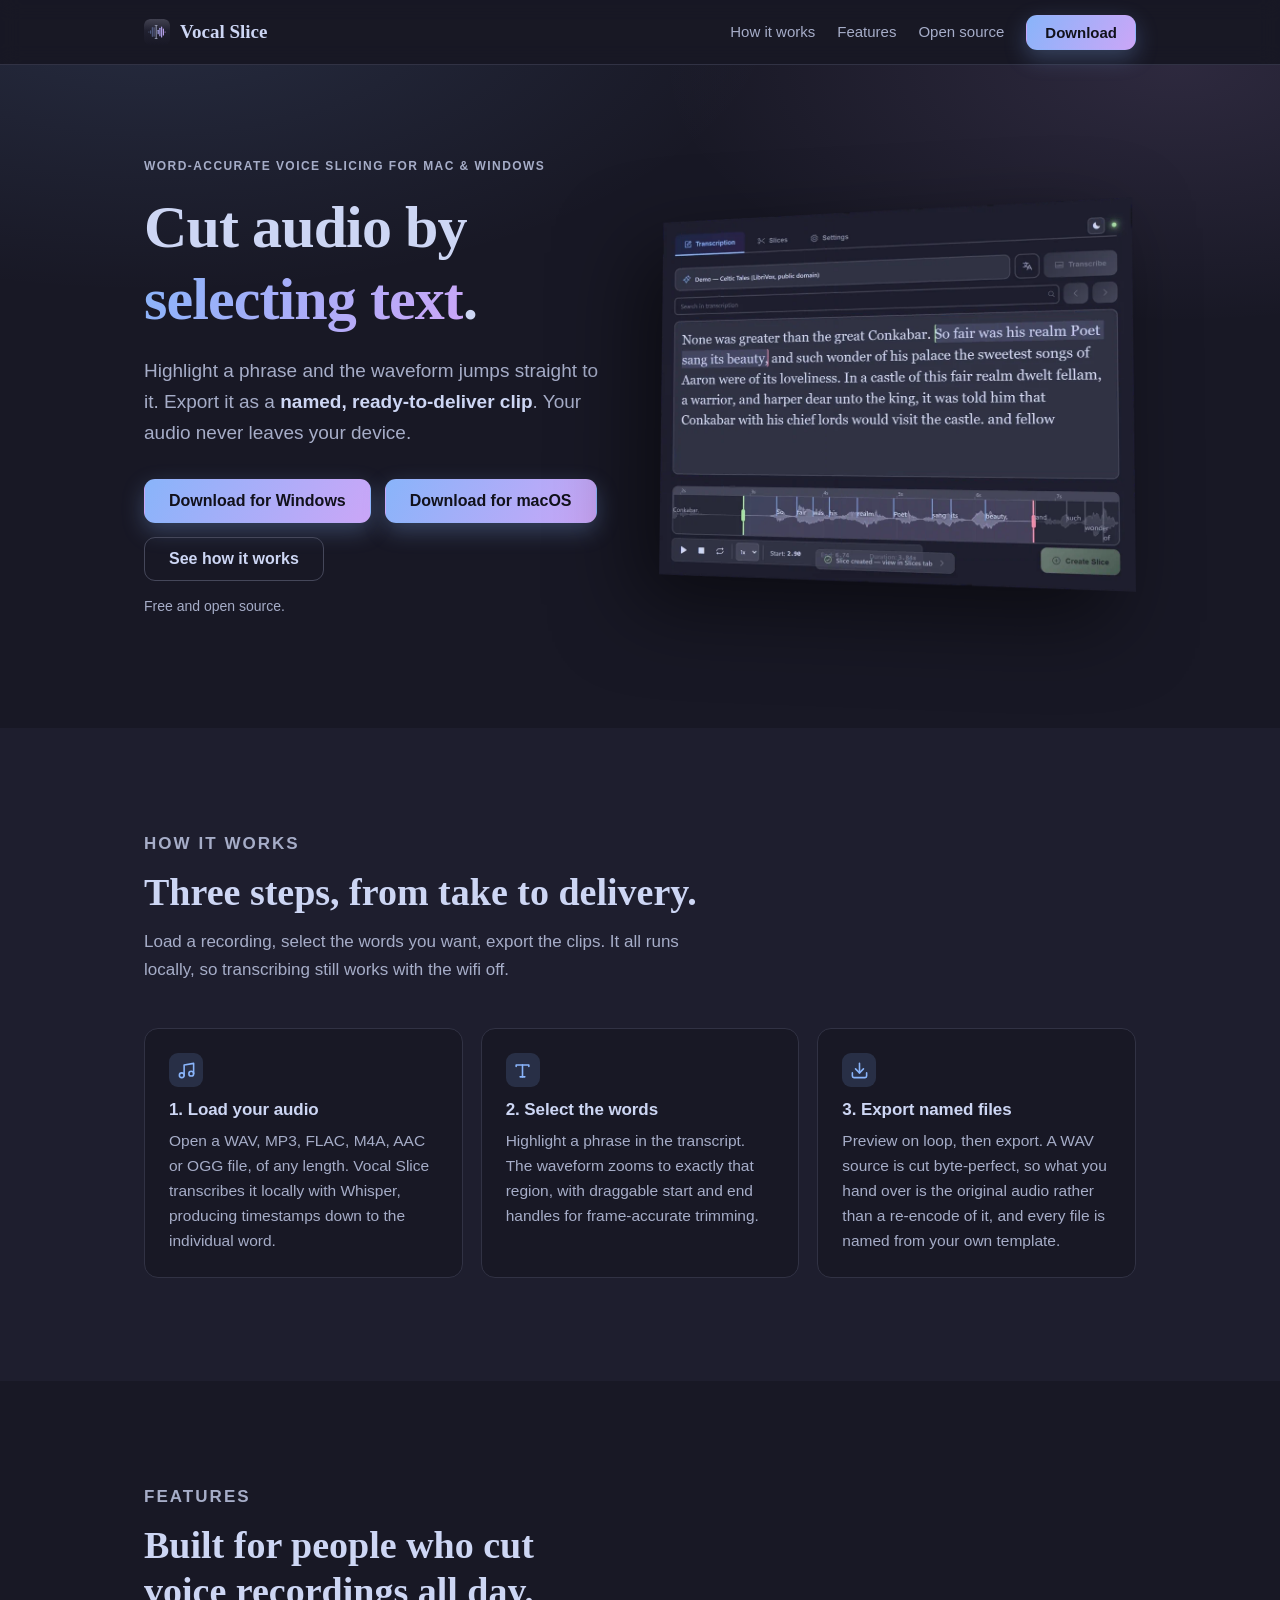
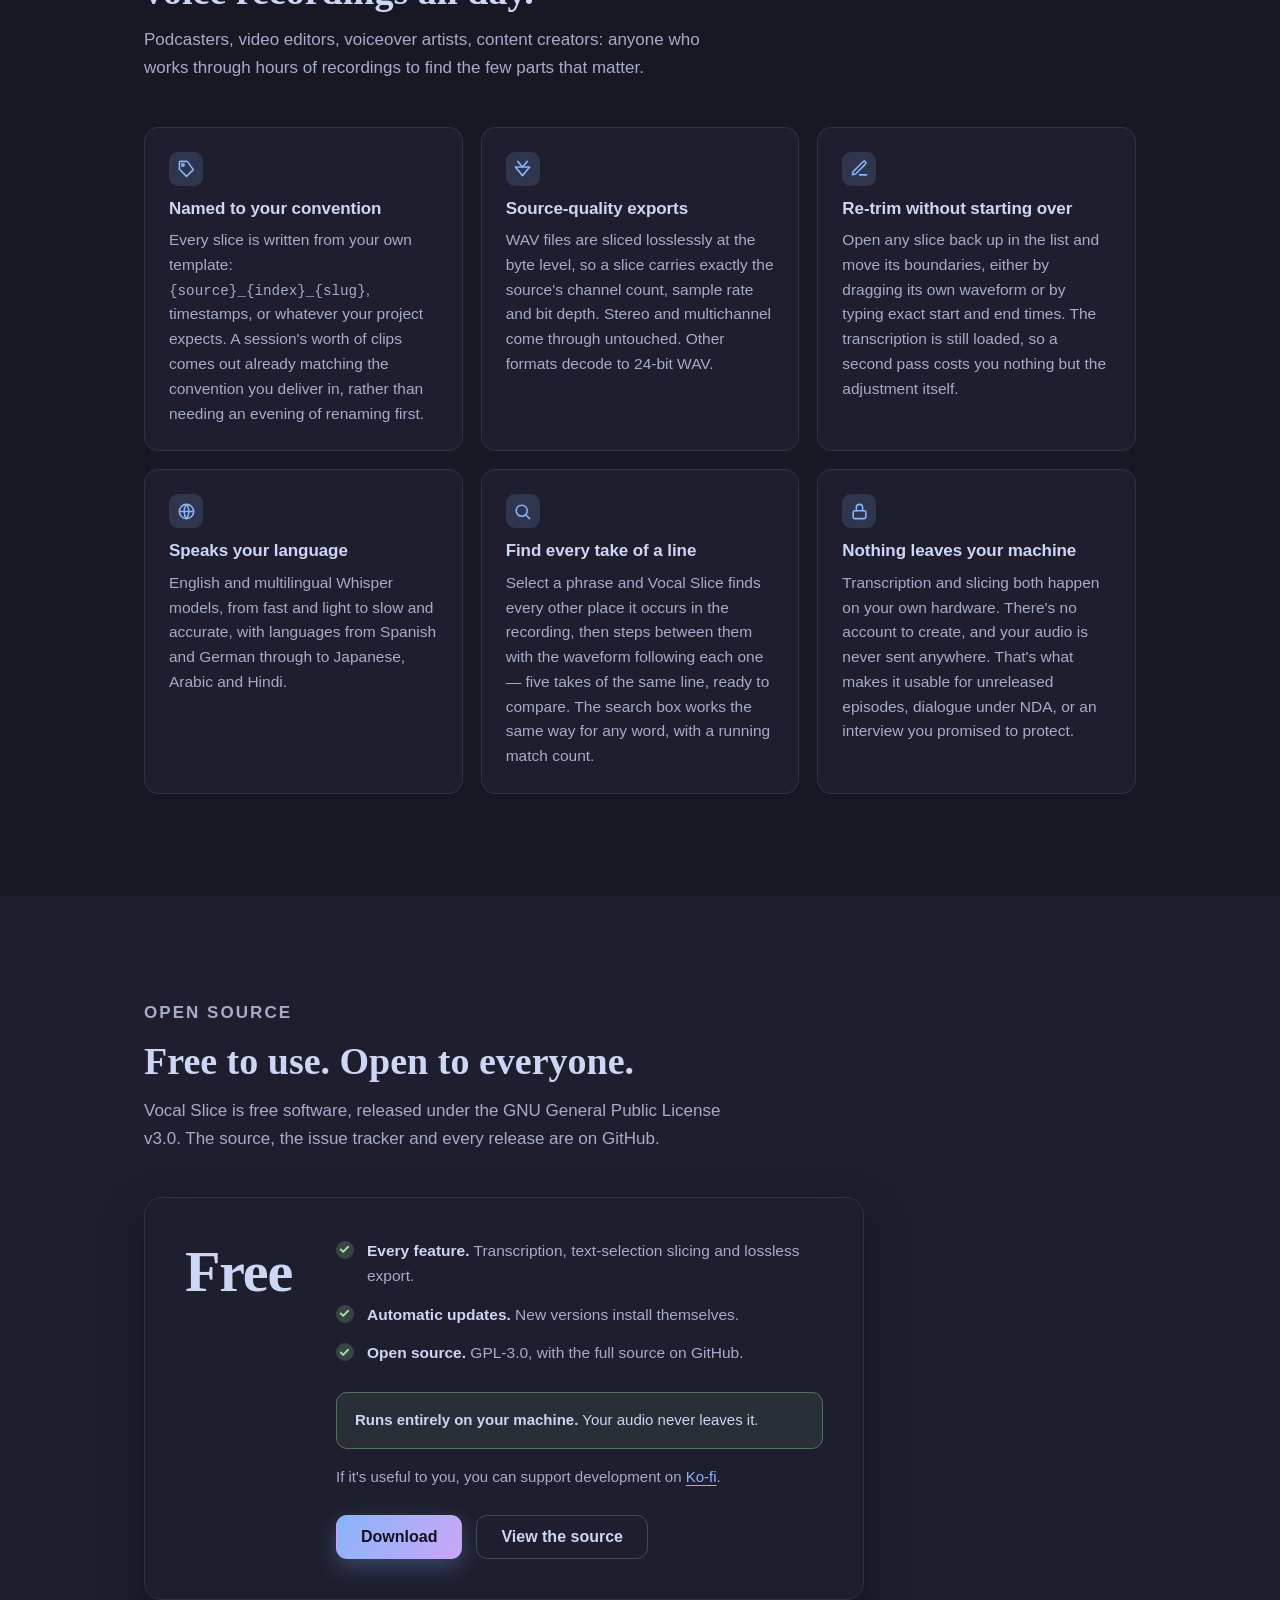
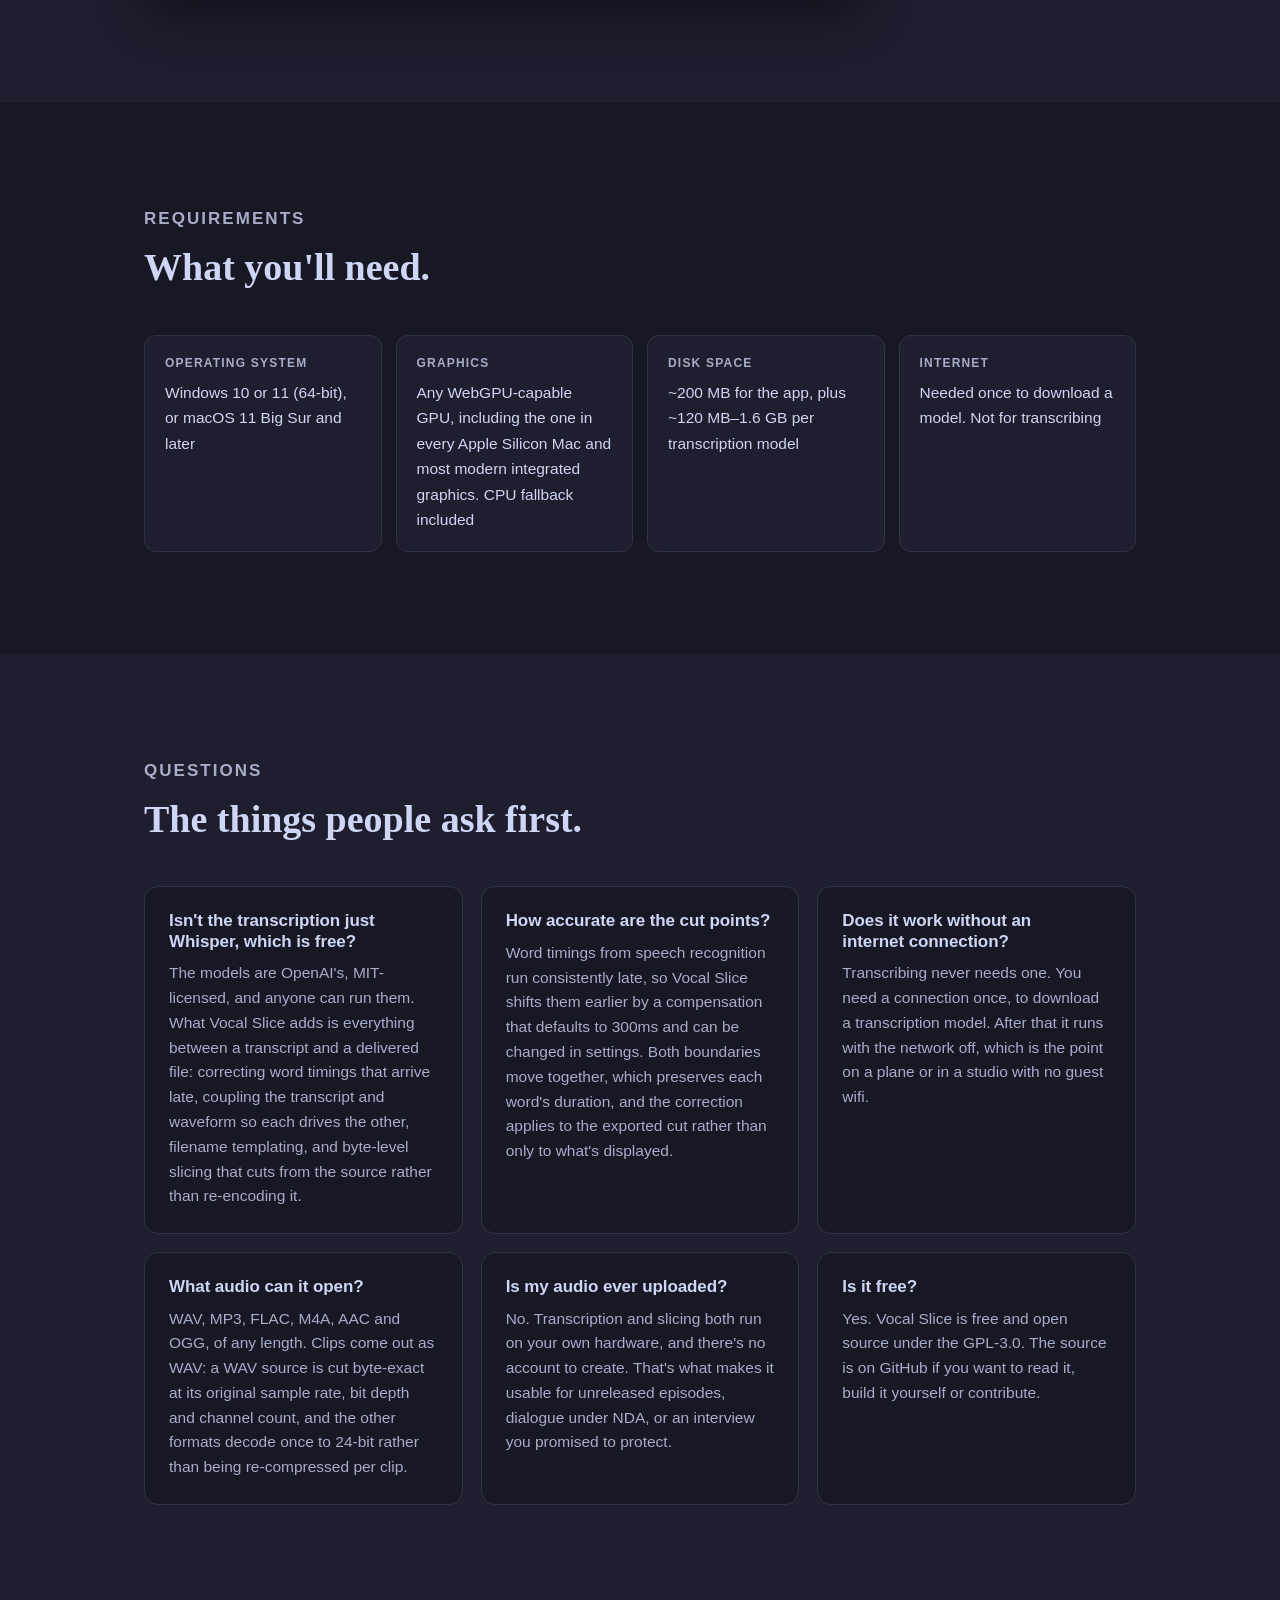
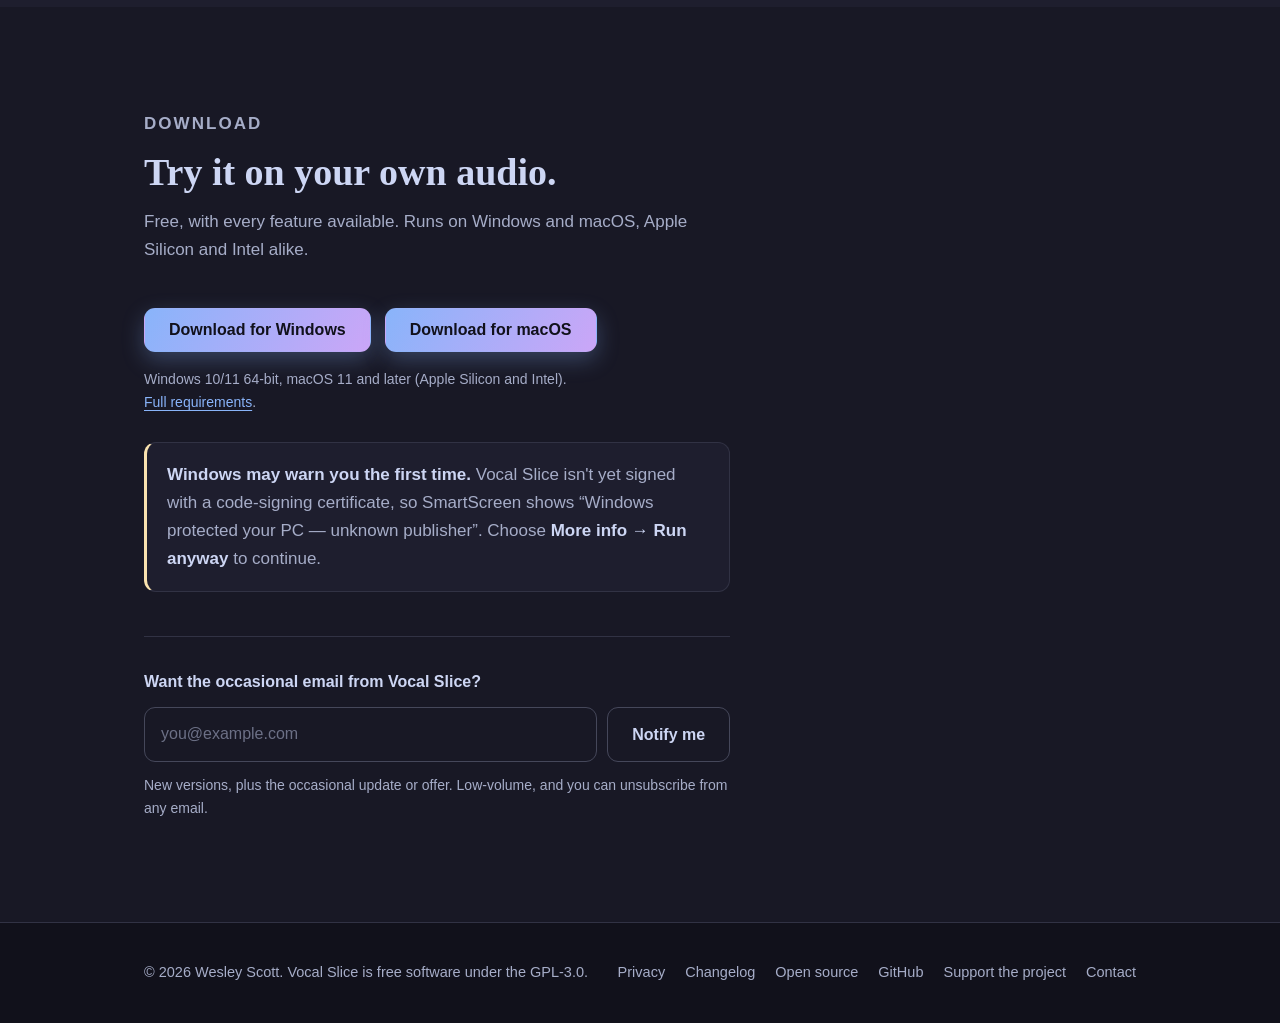
==== commit 199c6fa5: "Link GitHub and Ko-fi from the site Footer on every page gains GitHub and "Support the project" (Ko-" ====
--- a/index.html
+++ b/index.html
@@ -329,6 +329,8 @@
                         <strong>Runs entirely on your machine.</strong> Your audio never leaves it.
                     </p>
 
+                    <p class="price-support">If it's useful to you, you can support development on <a href="https://ko-fi.com/terranivium" rel="noopener">Ko-fi</a>.</p>
+
                     <div class="price-cta btn-row">
                         <a class="btn btn-primary" href="#download">Download</a>
                         <a class="btn btn-ghost" href="https://github.com/terranivium/vocal-slice" rel="noopener">View the source</a>
@@ -476,7 +478,9 @@
             <a href="privacy.html">Privacy</a>
             <a href="changelog.html">Changelog</a>
             <a href="#open-source">Open source</a>
-            <a href="mailto:wesley@vocalslice.com">Support</a>
+            <a href="https://github.com/terranivium/vocal-slice" rel="noopener">GitHub</a>
+            <a href="https://ko-fi.com/terranivium" rel="noopener">Support the project</a>
+            <a href="mailto:wesley@vocalslice.com">Contact</a>
         </span>
     </div>
 </footer>
--- a/styles.css
+++ b/styles.css
@@ -465,6 +465,8 @@
     color: var(--text);
 }
 
+.price-support { margin-top: 16px; font-size: 15px; color: var(--subtext0); }
+
 .price-cta { margin-top: 26px; }
 
 /* ── Requirements ─────────────────────────────────────────────────────────── */
